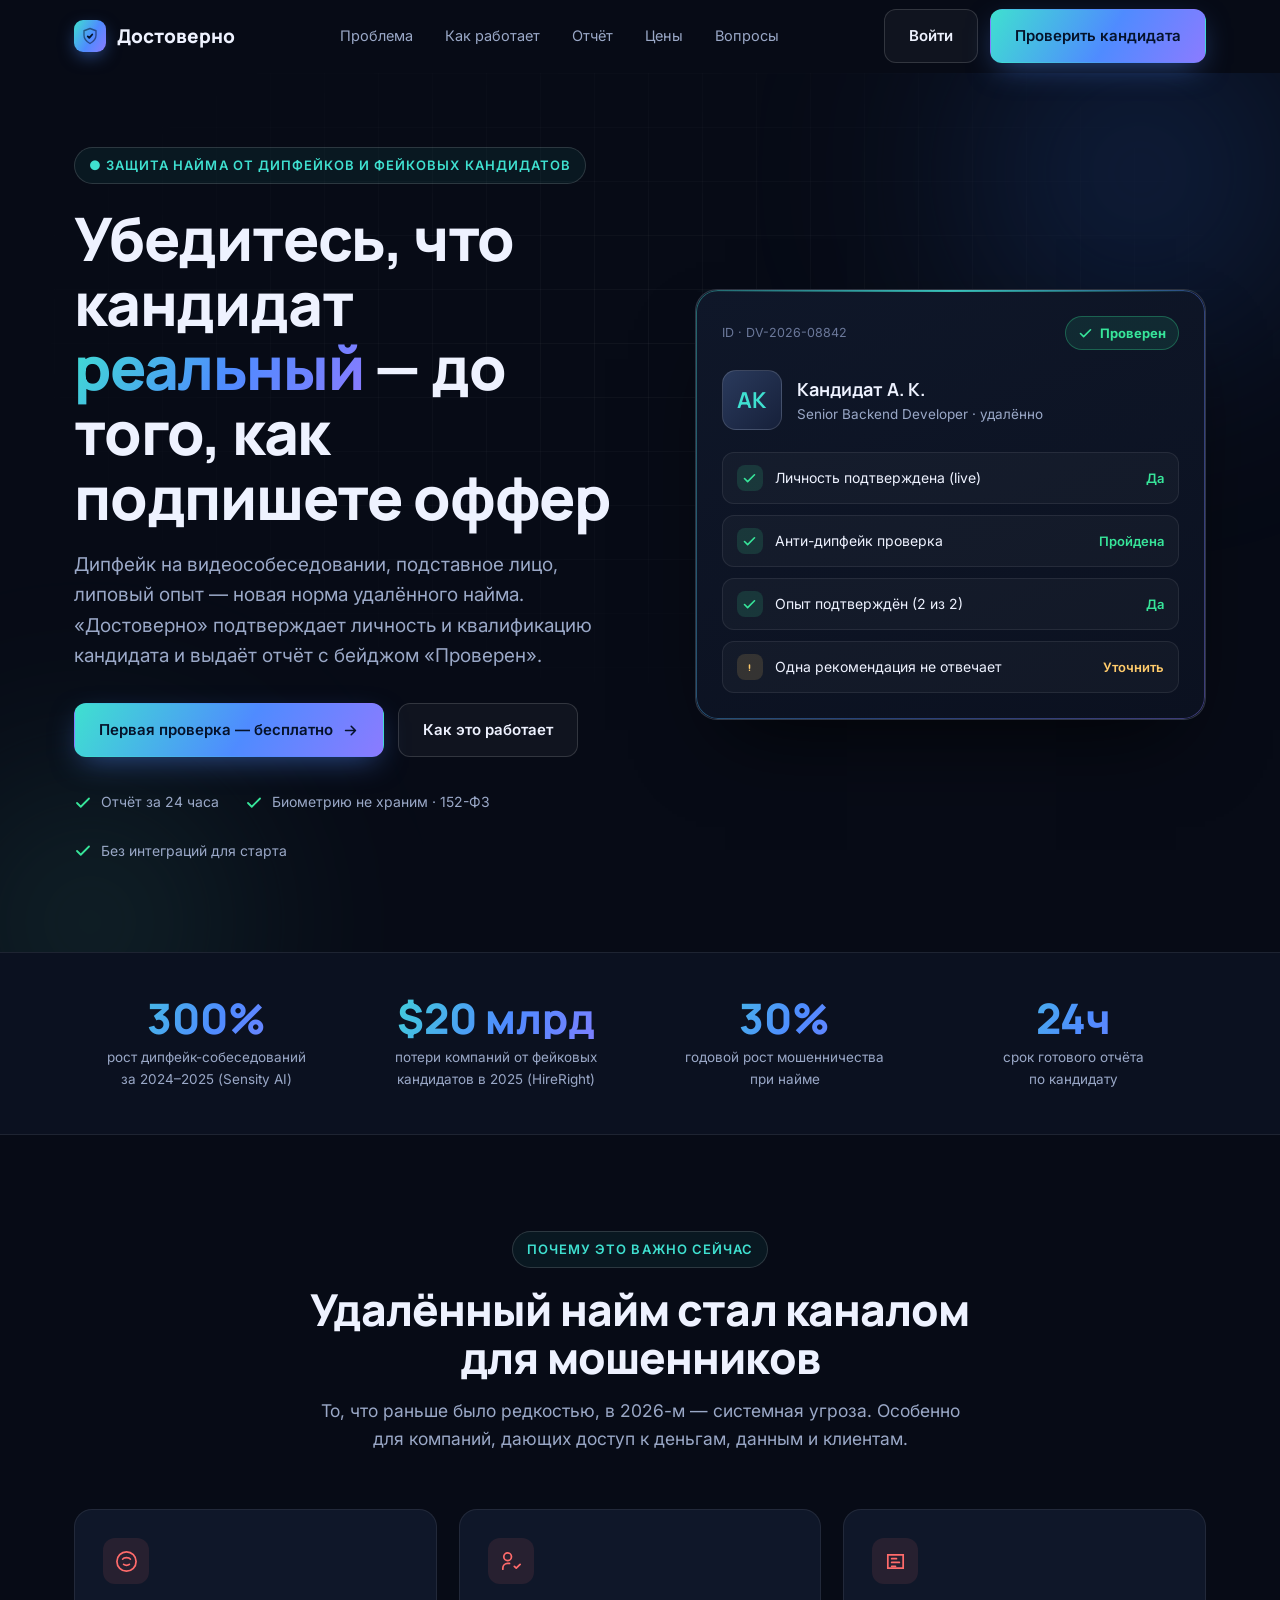
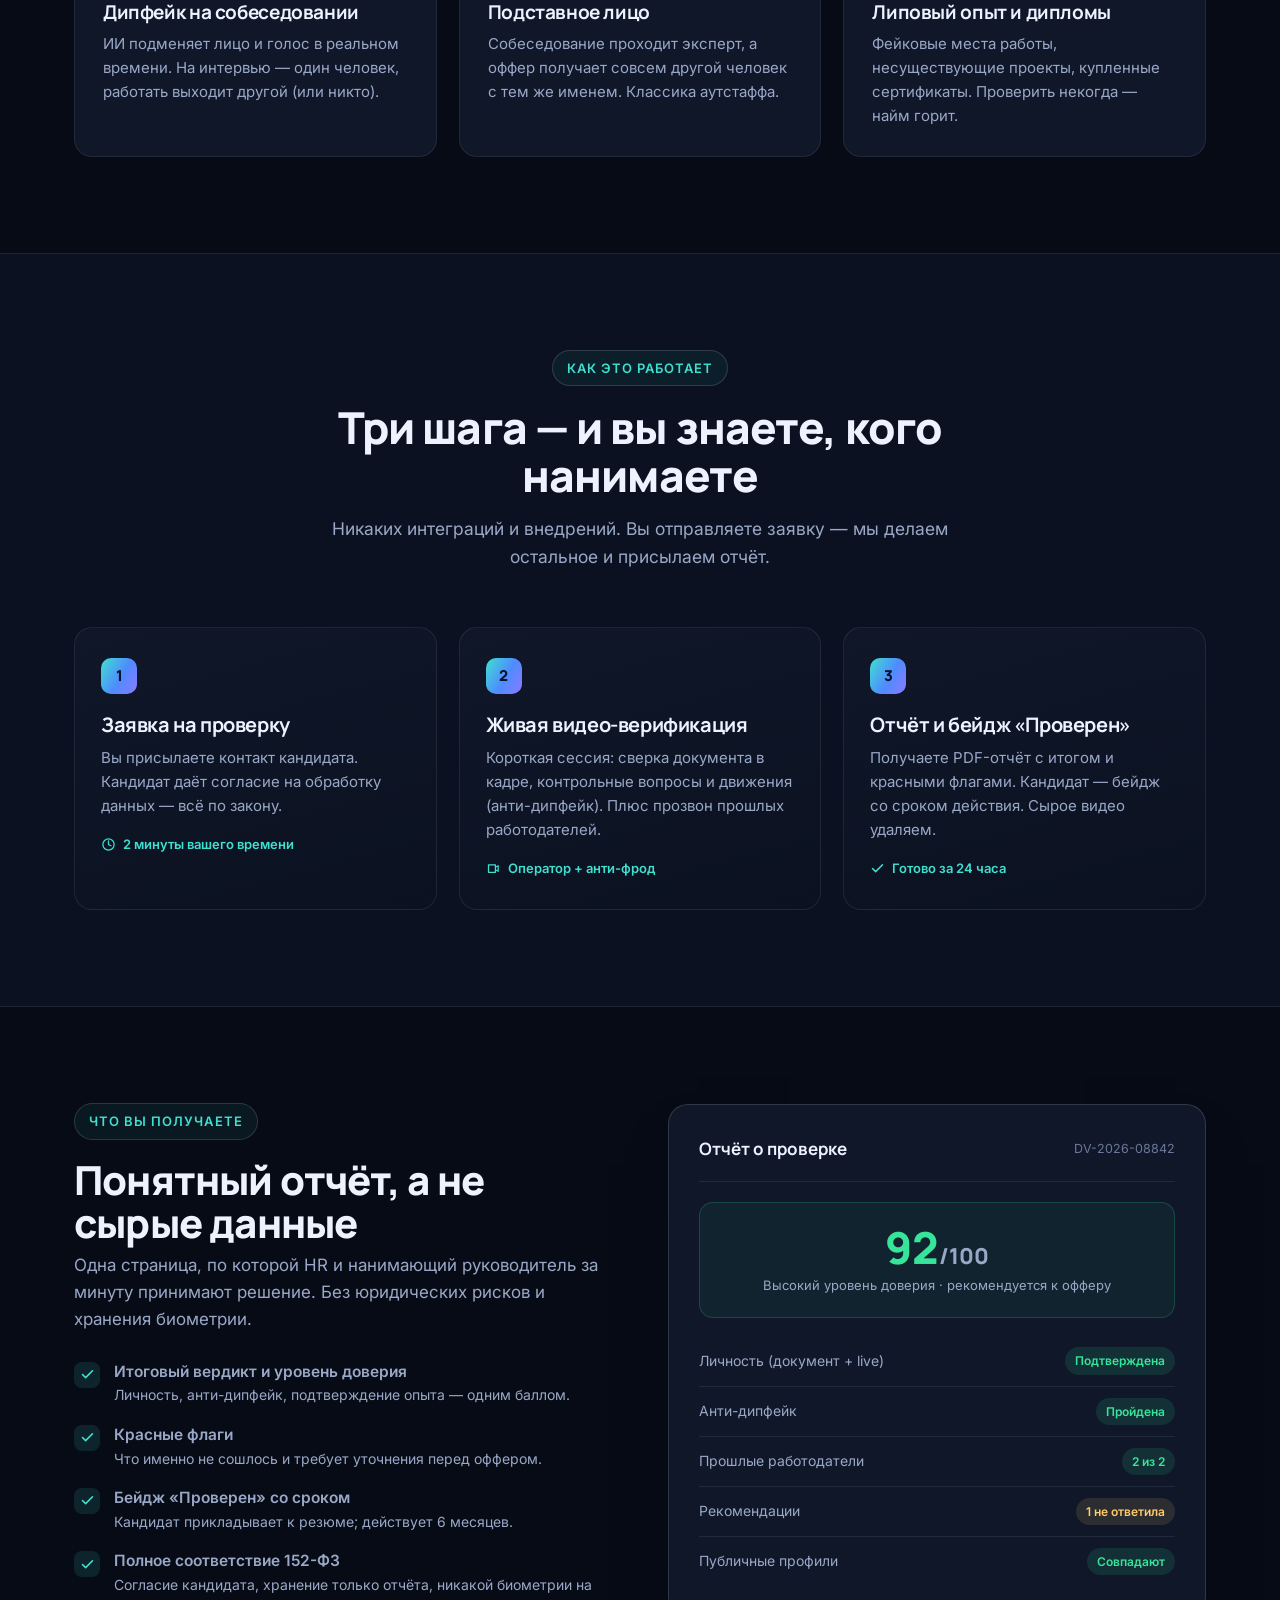
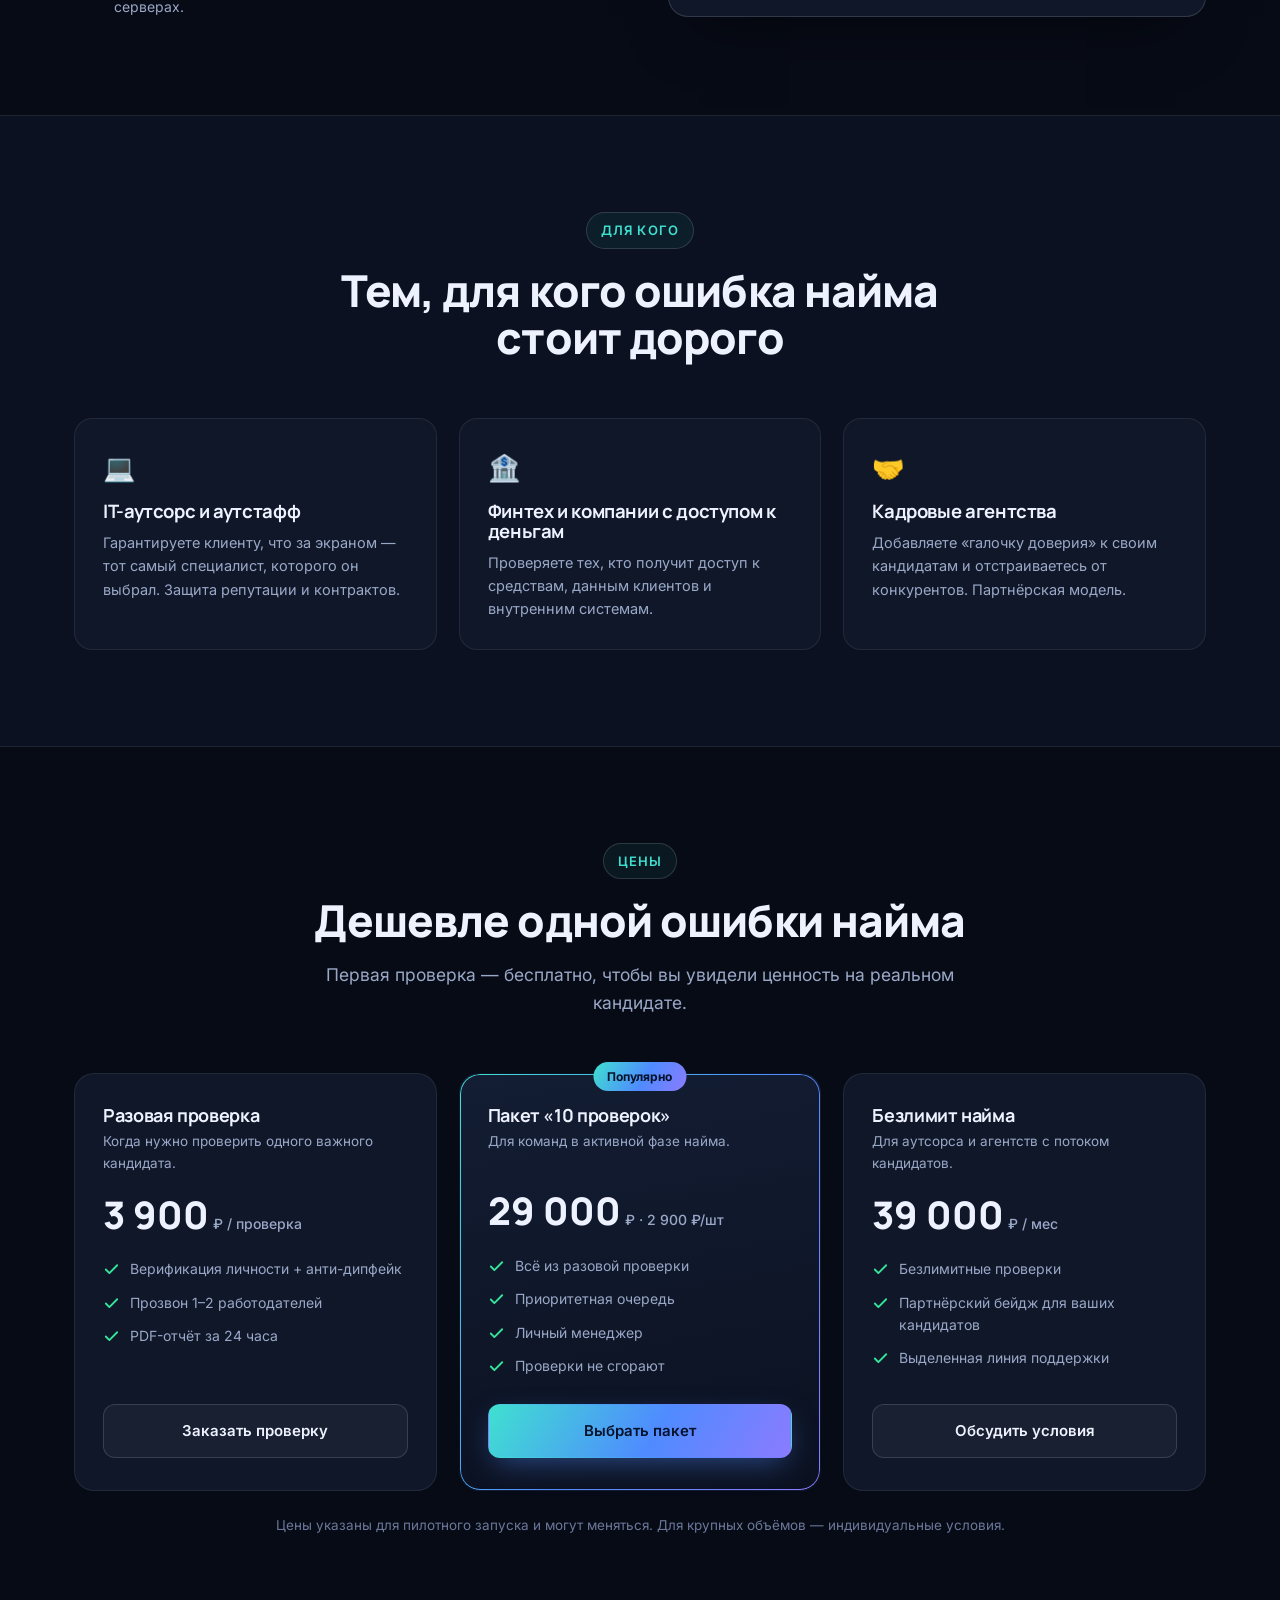
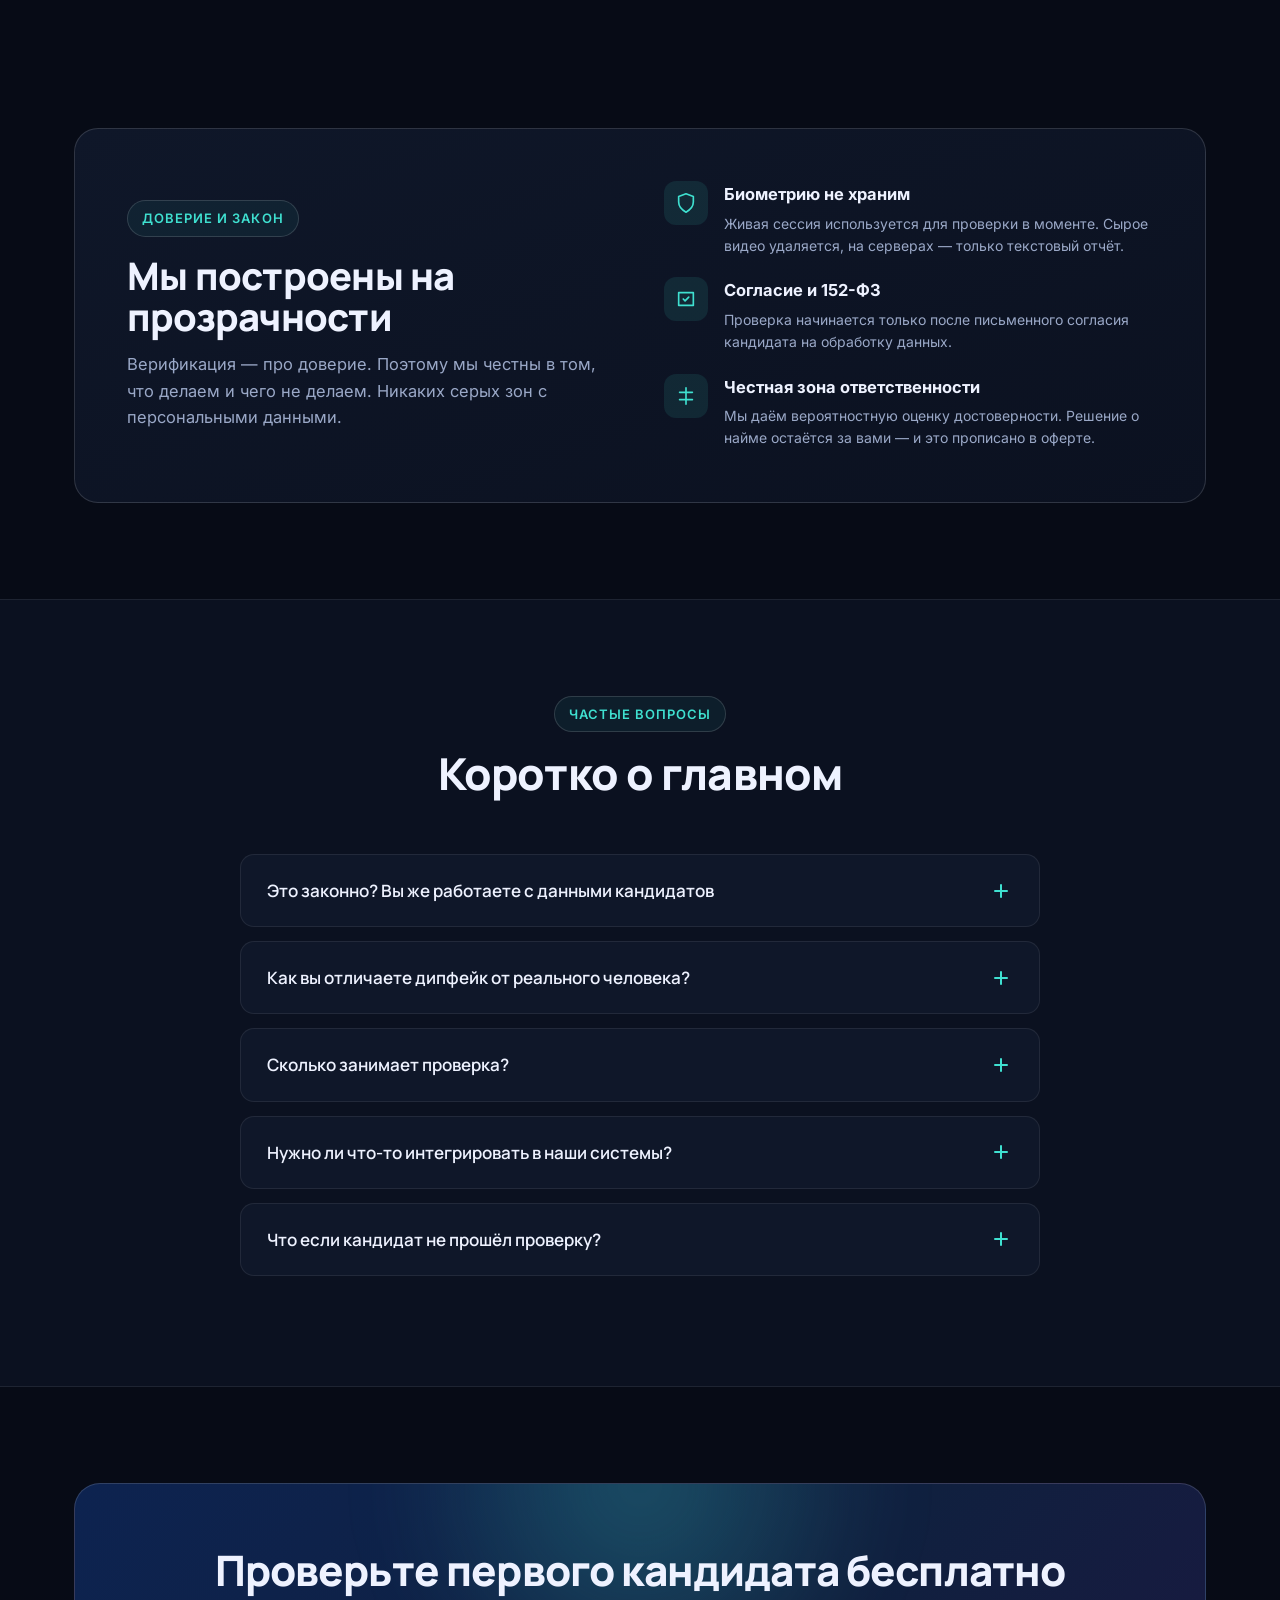
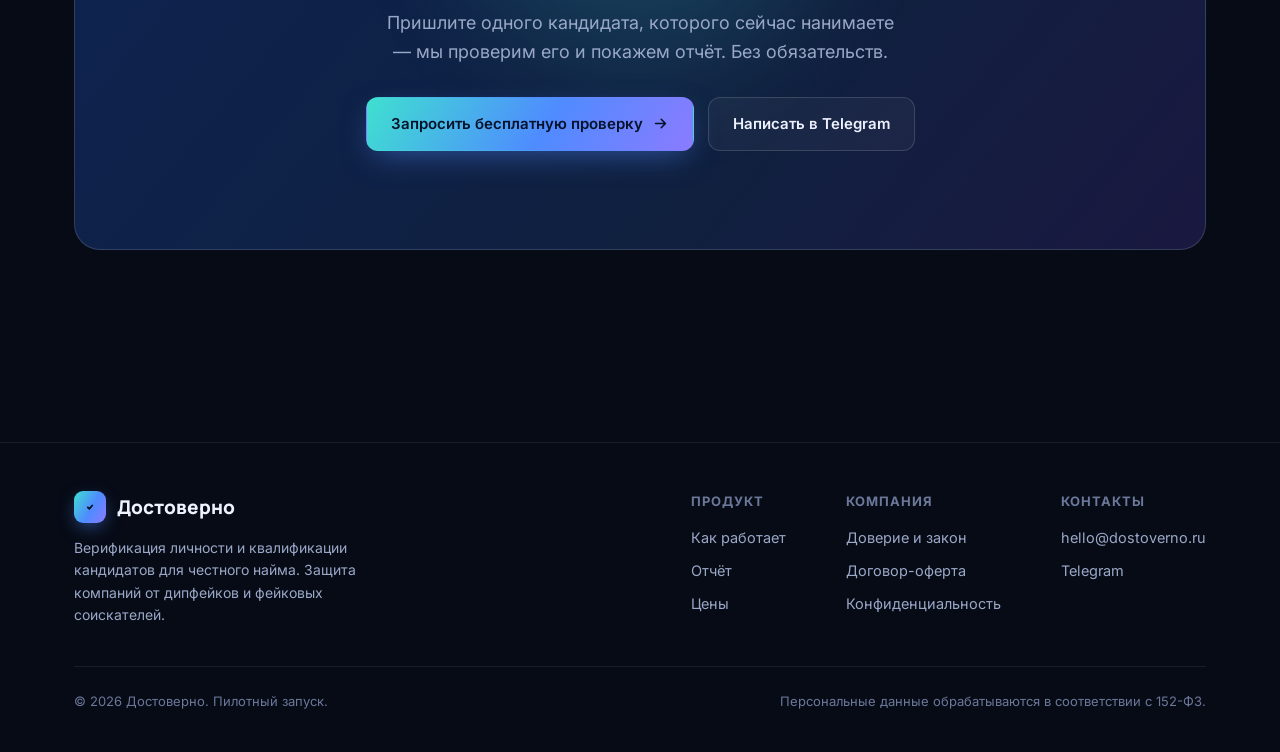
==== index.html @ cb00debd "Достоверно: лендинг верификации кандидатов + оферта/политика" ====
<!DOCTYPE html>
<html lang="ru">
<head>
<meta charset="UTF-8">
<meta name="viewport" content="width=device-width, initial-scale=1.0">
<title>Достоверно — верификация кандидатов перед оффером</title>
<meta name="description" content="Подтверждаем, что кандидат реальный, не подставной и не дипфейк, а его опыт — настоящий. Отчёт и бейдж «Проверен» за 24 часа. Первая проверка бесплатно.">
<link rel="preconnect" href="https://fonts.googleapis.com">
<link rel="preconnect" href="https://fonts.gstatic.com" crossorigin>
<link rel="stylesheet" href="https://fonts.googleapis.com/css2?family=Manrope:wght@400;500;600;700;800&family=Inter:wght@400;500;600&display=swap" media="print" onload="this.media='all'">
<noscript><link rel="stylesheet" href="https://fonts.googleapis.com/css2?family=Manrope:wght@400;500;600;700;800&family=Inter:wght@400;500;600&display=swap"></noscript>
<style>
:root{
  --bg:#070b16;
  --bg-2:#0b1120;
  --panel:#0f1729;
  --panel-2:#131d33;
  --line:rgba(255,255,255,.08);
  --line-2:rgba(255,255,255,.14);
  --text:#eef2ff;
  --muted:#9aa8c7;
  --muted-2:#6b789a;
  --cyan:#3fe0d0;
  --blue:#4f8bff;
  --violet:#8b7bff;
  --green:#37e59a;
  --red:#ff6b6b;
  --amber:#ffcb6b;
  --grad:linear-gradient(120deg,var(--cyan),var(--blue) 55%,var(--violet));
  --radius:18px;
  --maxw:1180px;
}
*{margin:0;padding:0;box-sizing:border-box}
html{scroll-behavior:smooth}
body{
  font-family:'Inter',system-ui,-apple-system,Segoe UI,Roboto,sans-serif;
  background:var(--bg);color:var(--text);line-height:1.6;
  -webkit-font-smoothing:antialiased;overflow-x:hidden;
}
h1,h2,h3,.display{font-family:'Manrope','Inter',sans-serif;letter-spacing:-.02em;line-height:1.08}
a{color:inherit;text-decoration:none}
.wrap{max-width:var(--maxw);margin:0 auto;padding:0 24px}
.eyebrow{
  display:inline-flex;align-items:center;gap:8px;font-size:13px;font-weight:600;
  letter-spacing:.08em;text-transform:uppercase;color:var(--cyan);
  padding:7px 14px;border:1px solid var(--line-2);border-radius:100px;
  background:rgba(63,224,208,.06);
}
.grad-text{background:var(--grad);-webkit-background-clip:text;background-clip:text;color:transparent}
.btn{
  display:inline-flex;align-items:center;gap:9px;font-weight:600;font-size:15px;
  padding:14px 24px;border-radius:12px;cursor:pointer;border:1px solid transparent;
  transition:transform .2s ease,box-shadow .2s ease,background .2s ease;white-space:nowrap;
}
.btn-primary{background:var(--grad);color:#05122a;box-shadow:0 10px 30px -8px rgba(79,139,255,.5)}
.btn-primary:hover{transform:translateY(-2px);box-shadow:0 16px 40px -8px rgba(79,139,255,.65)}
.btn-ghost{background:rgba(255,255,255,.04);border-color:var(--line-2);color:var(--text)}
.btn-ghost:hover{background:rgba(255,255,255,.08);transform:translateY(-2px)}

/* NAV */
header{position:sticky;top:0;z-index:50;transition:background .3s,border-color .3s;border-bottom:1px solid transparent}
header.scrolled{background:rgba(7,11,22,.8);backdrop-filter:blur(14px);border-color:var(--line)}
.nav{display:flex;align-items:center;justify-content:space-between;height:72px}
.logo{display:flex;align-items:center;gap:11px;font-family:'Manrope';font-weight:800;font-size:19px}
.logo-mark{width:32px;height:32px;border-radius:9px;background:var(--grad);display:grid;place-items:center;box-shadow:0 6px 18px -4px rgba(79,139,255,.6)}
.logo-mark svg{width:18px;height:18px}
.nav-links{display:flex;gap:32px;align-items:center}
.nav-links a{font-size:14.5px;color:var(--muted);transition:color .2s}
.nav-links a:hover{color:var(--text)}
.nav-cta{display:flex;gap:12px;align-items:center}
.burger{display:none;background:none;border:1px solid var(--line-2);border-radius:9px;padding:9px;cursor:pointer}
.burger span{display:block;width:20px;height:2px;background:var(--text);margin:4px 0;border-radius:2px}

/* HERO */
.hero{position:relative;padding:74px 0 90px;overflow:hidden}
.hero-bg{position:absolute;inset:0;z-index:0;pointer-events:none}
.orb{position:absolute;border-radius:50%;filter:blur(90px);opacity:.5}
.orb-1{width:520px;height:520px;background:radial-gradient(circle,#1c3d7a,transparent 70%);top:-160px;right:-120px}
.orb-2{width:460px;height:460px;background:radial-gradient(circle,#2f6b64,transparent 70%);bottom:-200px;left:-140px;opacity:.35}
.grid-bg{position:absolute;inset:0;background-image:linear-gradient(var(--line) 1px,transparent 1px),linear-gradient(90deg,var(--line) 1px,transparent 1px);background-size:54px 54px;mask-image:radial-gradient(ellipse 70% 60% at 50% 30%,#000,transparent 75%);opacity:.5}
.hero-grid{position:relative;z-index:1;display:grid;grid-template-columns:1.05fr .95fr;gap:56px;align-items:center}
.hero h1{font-size:clamp(38px,5vw,60px);font-weight:800;margin:22px 0 20px}
.hero p.lead{font-size:19px;color:var(--muted);max-width:540px;margin-bottom:32px}
.hero-cta{display:flex;gap:14px;flex-wrap:wrap;margin-bottom:34px}
.hero-trust{display:flex;gap:26px;flex-wrap:wrap}
.hero-trust .t{display:flex;align-items:center;gap:9px;font-size:14px;color:var(--muted)}
.hero-trust .t svg{width:18px;height:18px;color:var(--green);flex-shrink:0}

/* VERIFY CARD */
.vcard{
  position:relative;background:linear-gradient(160deg,var(--panel),var(--bg-2));
  border:1px solid var(--line-2);border-radius:22px;padding:26px;
  box-shadow:0 40px 80px -30px rgba(0,0,0,.7);
}
.vcard::before{content:"";position:absolute;inset:0;border-radius:22px;padding:1px;background:var(--grad);-webkit-mask:linear-gradient(#000 0 0) content-box,linear-gradient(#000 0 0);-webkit-mask-composite:xor;mask-composite:exclude;opacity:.4;pointer-events:none}
.vcard-head{display:flex;align-items:center;justify-content:space-between;margin-bottom:20px}
.vcard-id{font-size:12.5px;color:var(--muted-2);font-family:'Inter'}
.vbadge{display:inline-flex;align-items:center;gap:7px;font-weight:700;font-size:13px;color:var(--green);padding:6px 12px;border-radius:100px;background:rgba(55,229,154,.1);border:1px solid rgba(55,229,154,.3)}
.vbadge svg{width:15px;height:15px}
.vperson{display:flex;align-items:center;gap:15px;margin-bottom:22px}
.avatar{width:60px;height:60px;border-radius:14px;background:linear-gradient(135deg,#2a3a5c,#16203a);display:grid;place-items:center;font-family:'Manrope';font-weight:700;font-size:22px;color:var(--cyan);border:1px solid var(--line-2)}
.vperson .n{font-family:'Manrope';font-weight:700;font-size:18px}
.vperson .r{font-size:13.5px;color:var(--muted)}
.vcheck-list{display:flex;flex-direction:column;gap:11px}
.vcheck{display:flex;align-items:center;gap:12px;padding:12px 14px;background:rgba(255,255,255,.03);border:1px solid var(--line);border-radius:12px}
.vcheck .ic{width:26px;height:26px;border-radius:8px;display:grid;place-items:center;flex-shrink:0}
.vcheck .ic.ok{background:rgba(55,229,154,.14);color:var(--green)}
.vcheck .ic.warn{background:rgba(255,203,107,.14);color:var(--amber)}
.vcheck .ic svg{width:15px;height:15px}
.vcheck .lbl{font-size:14px;flex:1}
.vcheck .val{font-size:13px;font-weight:600;color:var(--muted)}
.vcheck .val.ok{color:var(--green)}
.vcheck .val.warn{color:var(--amber)}
.vscan{position:absolute;left:0;right:0;height:2px;background:linear-gradient(90deg,transparent,var(--cyan),transparent);top:0;opacity:.8;animation:scan 3.4s ease-in-out infinite;border-radius:2px}
@keyframes scan{0%,100%{top:8%;opacity:0}10%{opacity:.9}50%{top:92%;opacity:.9}60%{opacity:0}}

/* STATS BAND */
.band{border-top:1px solid var(--line);border-bottom:1px solid var(--line);background:var(--bg-2)}
.stats{display:grid;grid-template-columns:repeat(4,1fr);gap:24px;padding:44px 0}
.stat{text-align:center}
.stat .num{font-family:'Manrope';font-weight:800;font-size:clamp(30px,3.4vw,42px);line-height:1}
.stat .lbl{font-size:13.5px;color:var(--muted);margin-top:8px}

/* SECTIONS */
section.pad{padding:96px 0}
.sec-head{max-width:660px;margin:0 auto 56px;text-align:center}
.sec-head h2{font-size:clamp(30px,3.6vw,44px);font-weight:800;margin:18px 0 16px}
.sec-head p{font-size:17.5px;color:var(--muted)}

/* PROBLEM */
.prob-grid{display:grid;grid-template-columns:repeat(3,1fr);gap:22px}
.prob{background:var(--panel);border:1px solid var(--line);border-radius:var(--radius);padding:28px;transition:transform .3s,border-color .3s}
.prob:hover{transform:translateY(-4px);border-color:var(--line-2)}
.prob .pi{width:46px;height:46px;border-radius:12px;display:grid;place-items:center;background:rgba(255,107,107,.1);color:var(--red);margin-bottom:18px}
.prob .pi svg{width:23px;height:23px}
.prob h3{font-size:19px;font-weight:700;margin-bottom:9px}
.prob p{font-size:15px;color:var(--muted)}

/* STEPS */
.steps{display:grid;grid-template-columns:repeat(3,1fr);gap:22px;position:relative}
.step{background:linear-gradient(165deg,var(--panel),var(--bg-2));border:1px solid var(--line);border-radius:var(--radius);padding:30px 26px;position:relative}
.step-n{font-family:'Manrope';font-weight:800;font-size:15px;color:#05122a;width:36px;height:36px;border-radius:10px;background:var(--grad);display:grid;place-items:center;margin-bottom:20px}
.step h3{font-size:20px;font-weight:700;margin-bottom:10px}
.step p{font-size:15px;color:var(--muted)}
.step .meta{margin-top:16px;font-size:13px;color:var(--cyan);font-weight:600;display:flex;align-items:center;gap:7px}
.step .meta svg{width:15px;height:15px}

/* REPORT split */
.split{display:grid;grid-template-columns:1fr 1fr;gap:56px;align-items:center}
.split ul{list-style:none;margin-top:26px;display:flex;flex-direction:column;gap:16px}
.split li{display:flex;gap:14px;align-items:flex-start}
.split li .ci{width:26px;height:26px;border-radius:8px;background:rgba(63,224,208,.12);color:var(--cyan);display:grid;place-items:center;flex-shrink:0;margin-top:2px}
.split li .ci svg{width:15px;height:15px}
.split li b{font-weight:600;display:block;font-size:15.5px}
.split li span{font-size:14px;color:var(--muted)}
.report-visual{background:var(--panel);border:1px solid var(--line-2);border-radius:20px;padding:30px;box-shadow:0 30px 60px -30px rgba(0,0,0,.6)}
.rv-head{display:flex;justify-content:space-between;align-items:center;padding-bottom:18px;border-bottom:1px solid var(--line);margin-bottom:20px}
.rv-title{font-family:'Manrope';font-weight:700;font-size:17px}
.rv-score{text-align:center;padding:22px;background:rgba(55,229,154,.06);border:1px solid rgba(55,229,154,.2);border-radius:14px;margin-bottom:18px}
.rv-score .big{font-family:'Manrope';font-weight:800;font-size:44px;color:var(--green);line-height:1}
.rv-score .sm{font-size:13px;color:var(--muted);margin-top:6px}
.rv-row{display:flex;justify-content:space-between;align-items:center;padding:11px 0;font-size:14px;border-bottom:1px solid var(--line)}
.rv-row:last-child{border:none}
.rv-row .k{color:var(--muted)}
.rv-tag{font-size:12px;font-weight:600;padding:4px 10px;border-radius:100px}
.rv-tag.ok{background:rgba(55,229,154,.12);color:var(--green)}
.rv-tag.warn{background:rgba(255,203,107,.12);color:var(--amber)}

/* SEGMENTS */
.segs{display:grid;grid-template-columns:repeat(3,1fr);gap:22px}
.seg{background:var(--panel);border:1px solid var(--line);border-radius:var(--radius);padding:28px;transition:transform .3s,border-color .3s}
.seg:hover{transform:translateY(-4px);border-color:var(--cyan)}
.seg .si{font-size:26px;margin-bottom:14px}
.seg h3{font-size:18.5px;font-weight:700;margin-bottom:9px}
.seg p{font-size:14.5px;color:var(--muted)}

/* PRICING */
.prices{display:grid;grid-template-columns:repeat(3,1fr);gap:22px;align-items:stretch}
.price{background:var(--panel);border:1px solid var(--line);border-radius:20px;padding:32px 28px;display:flex;flex-direction:column;position:relative}
.price.pop{border-color:transparent;background:linear-gradient(170deg,var(--panel-2),var(--bg-2))}
.price.pop::before{content:"";position:absolute;inset:0;border-radius:20px;padding:1px;background:var(--grad);-webkit-mask:linear-gradient(#000 0 0) content-box,linear-gradient(#000 0 0);-webkit-mask-composite:xor;mask-composite:exclude;pointer-events:none}
.price .tag{position:absolute;top:-12px;left:50%;transform:translateX(-50%);background:var(--grad);color:#05122a;font-size:12px;font-weight:700;padding:5px 14px;border-radius:100px}
.price h3{font-size:18px;font-weight:700;margin-bottom:6px}
.price .desc{font-size:13.5px;color:var(--muted);margin-bottom:20px;min-height:40px}
.price .amt{font-family:'Manrope';font-weight:800;font-size:38px;line-height:1}
.price .per{font-size:14px;color:var(--muted);font-weight:500}
.price ul{list-style:none;margin:22px 0 26px;display:flex;flex-direction:column;gap:11px;flex:1}
.price li{display:flex;gap:10px;font-size:14px;color:var(--muted);align-items:flex-start}
.price li svg{width:17px;height:17px;color:var(--green);flex-shrink:0;margin-top:3px}
.price .btn{width:100%;justify-content:center}

/* TRUST / LEGAL */
.trust-wrap{background:linear-gradient(160deg,var(--panel),var(--bg-2));border:1px solid var(--line-2);border-radius:24px;padding:52px;display:grid;grid-template-columns:1fr 1fr;gap:48px;align-items:center}
.trust-list{display:flex;flex-direction:column;gap:20px}
.trust-item{display:flex;gap:16px}
.trust-item .ti{width:44px;height:44px;border-radius:12px;background:rgba(63,224,208,.1);color:var(--cyan);display:grid;place-items:center;flex-shrink:0}
.trust-item .ti svg{width:22px;height:22px}
.trust-item h4{font-size:16.5px;font-weight:700;margin-bottom:5px}
.trust-item p{font-size:14px;color:var(--muted)}

/* FAQ */
.faq{max-width:800px;margin:0 auto}
.qa{border:1px solid var(--line);border-radius:14px;margin-bottom:14px;background:var(--panel);overflow:hidden}
.qa summary{cursor:pointer;padding:22px 26px;font-family:'Manrope';font-weight:600;font-size:17px;list-style:none;display:flex;justify-content:space-between;align-items:center;gap:16px}
.qa summary::-webkit-details-marker{display:none}
.qa summary .plus{width:24px;height:24px;flex-shrink:0;position:relative;transition:transform .3s}
.qa summary .plus::before,.qa summary .plus::after{content:"";position:absolute;background:var(--cyan);border-radius:2px;top:50%;left:50%;transform:translate(-50%,-50%)}
.qa summary .plus::before{width:14px;height:2px}
.qa summary .plus::after{width:2px;height:14px;transition:opacity .3s}
.qa[open] summary .plus::after{opacity:0}
.qa .a{padding:0 26px 22px;font-size:15px;color:var(--muted)}

/* CTA */
.cta{position:relative;overflow:hidden;border-radius:26px;background:linear-gradient(130deg,#0d2350,#10203f 60%,#1a1840);border:1px solid var(--line-2);padding:64px 48px;text-align:center}
.cta .orb-3{position:absolute;width:500px;height:500px;border-radius:50%;background:radial-gradient(circle,rgba(63,224,208,.25),transparent 70%);top:-250px;left:50%;transform:translateX(-50%);filter:blur(40px)}
.cta h2{font-size:clamp(28px,3.6vw,42px);font-weight:800;position:relative;margin-bottom:16px}
.cta p{font-size:18px;color:var(--muted);position:relative;margin-bottom:30px;max-width:520px;margin-left:auto;margin-right:auto}
.cta .hero-cta{justify-content:center;position:relative}

/* FOOTER */
footer{border-top:1px solid var(--line);padding:48px 0 40px;margin-top:96px}
.foot{display:flex;justify-content:space-between;align-items:flex-start;flex-wrap:wrap;gap:30px}
.foot .about{max-width:320px}
.foot .about p{font-size:14px;color:var(--muted);margin-top:14px}
.foot-cols{display:flex;gap:60px;flex-wrap:wrap}
.foot-col h5{font-size:13px;text-transform:uppercase;letter-spacing:.08em;color:var(--muted-2);margin-bottom:14px}
.foot-col a{display:block;font-size:14.5px;color:var(--muted);margin-bottom:10px;transition:color .2s}
.foot-col a:hover{color:var(--text)}
.foot-bottom{margin-top:40px;padding-top:24px;border-top:1px solid var(--line);display:flex;justify-content:space-between;flex-wrap:wrap;gap:12px;font-size:13px;color:var(--muted-2)}

/* reveal */
.reveal{opacity:0;transform:translateY(26px);transition:opacity .7s ease,transform .7s ease}
.reveal.in{opacity:1;transform:none}

/* RESPONSIVE */
@media(max-width:900px){
  .hero-grid{grid-template-columns:1fr;gap:44px}
  .hero-visual{order:-1}
  .stats{grid-template-columns:repeat(2,1fr);gap:32px 20px}
  .prob-grid,.steps,.segs,.prices{grid-template-columns:1fr}
  .split,.trust-wrap{grid-template-columns:1fr;gap:36px}
  .trust-wrap{padding:36px}
  .nav-links{display:none}
  .nav .btn-ghost{display:none}
  .burger{display:block}
}
@media(max-width:520px){
  .stats{grid-template-columns:1fr}
  .cta{padding:44px 24px}
  section.pad{padding:70px 0}
}
</style>
</head>
<body>

<header id="hdr">
  <div class="wrap nav">
    <a href="#" class="logo">
      <span class="logo-mark">
        <svg viewBox="0 0 24 24" fill="none"><path d="M9 12.5l2 2 4-4.5" stroke="#05122a" stroke-width="2.4" stroke-linecap="round" stroke-linejoin="round"/><path d="M12 2l8 3v6c0 5-3.4 8.5-8 11-4.6-2.5-8-6-8-11V5l8-3z" stroke="#05122a" stroke-width="1.8" stroke-linejoin="round" opacity=".55"/></svg>
      </span>
      Достоверно
    </a>
    <nav class="nav-links">
      <a href="#problem">Проблема</a>
      <a href="#how">Как работает</a>
      <a href="#report">Отчёт</a>
      <a href="#pricing">Цены</a>
      <a href="#faq">Вопросы</a>
    </nav>
    <div class="nav-cta">
      <a href="#pricing" class="btn btn-ghost">Войти</a>
      <a href="#cta" class="btn btn-primary">Проверить кандидата</a>
      <button class="burger" aria-label="Меню"><span></span><span></span><span></span></button>
    </div>
  </div>
</header>

<!-- HERO -->
<section class="hero">
  <div class="hero-bg">
    <div class="orb orb-1"></div>
    <div class="orb orb-2"></div>
    <div class="grid-bg"></div>
  </div>
  <div class="wrap hero-grid">
    <div class="hero-copy">
      <span class="eyebrow">● Защита найма от дипфейков и фейковых кандидатов</span>
      <h1>Убедитесь, что кандидат <span class="grad-text">реальный</span> — до того, как подпишете оффер</h1>
      <p class="lead">Дипфейк на видеособеседовании, подставное лицо, липовый опыт — новая норма удалённого найма. «Достоверно» подтверждает личность и квалификацию кандидата и выдаёт отчёт с бейджом «Проверен».</p>
      <div class="hero-cta">
        <a href="#cta" class="btn btn-primary">Первая проверка — бесплатно
          <svg width="17" height="17" viewBox="0 0 24 24" fill="none"><path d="M5 12h14M13 6l6 6-6 6" stroke="#05122a" stroke-width="2.2" stroke-linecap="round" stroke-linejoin="round"/></svg>
        </a>
        <a href="#how" class="btn btn-ghost">Как это работает</a>
      </div>
      <div class="hero-trust">
        <div class="t"><svg viewBox="0 0 24 24" fill="none"><path d="M20 6L9 17l-5-5" stroke="currentColor" stroke-width="2.4" stroke-linecap="round" stroke-linejoin="round"/></svg>Отчёт за 24 часа</div>
        <div class="t"><svg viewBox="0 0 24 24" fill="none"><path d="M20 6L9 17l-5-5" stroke="currentColor" stroke-width="2.4" stroke-linecap="round" stroke-linejoin="round"/></svg>Биометрию не храним · 152-ФЗ</div>
        <div class="t"><svg viewBox="0 0 24 24" fill="none"><path d="M20 6L9 17l-5-5" stroke="currentColor" stroke-width="2.4" stroke-linecap="round" stroke-linejoin="round"/></svg>Без интеграций для старта</div>
      </div>
    </div>
    <div class="hero-visual">
      <div class="vcard">
        <div class="vscan"></div>
        <div class="vcard-head">
          <span class="vcard-id">ID · DV-2026-08842</span>
          <span class="vbadge"><svg viewBox="0 0 24 24" fill="none"><path d="M20 6L9 17l-5-5" stroke="currentColor" stroke-width="2.6" stroke-linecap="round" stroke-linejoin="round"/></svg>Проверен</span>
        </div>
        <div class="vperson">
          <div class="avatar">АК</div>
          <div>
            <div class="n">Кандидат А. К.</div>
            <div class="r">Senior Backend Developer · удалённо</div>
          </div>
        </div>
        <div class="vcheck-list">
          <div class="vcheck">
            <span class="ic ok"><svg viewBox="0 0 24 24" fill="none"><path d="M20 6L9 17l-5-5" stroke="currentColor" stroke-width="2.6" stroke-linecap="round" stroke-linejoin="round"/></svg></span>
            <span class="lbl">Личность подтверждена (live)</span>
            <span class="val ok">Да</span>
          </div>
          <div class="vcheck">
            <span class="ic ok"><svg viewBox="0 0 24 24" fill="none"><path d="M20 6L9 17l-5-5" stroke="currentColor" stroke-width="2.6" stroke-linecap="round" stroke-linejoin="round"/></svg></span>
            <span class="lbl">Анти-дипфейк проверка</span>
            <span class="val ok">Пройдена</span>
          </div>
          <div class="vcheck">
            <span class="ic ok"><svg viewBox="0 0 24 24" fill="none"><path d="M20 6L9 17l-5-5" stroke="currentColor" stroke-width="2.6" stroke-linecap="round" stroke-linejoin="round"/></svg></span>
            <span class="lbl">Опыт подтверждён (2 из 2)</span>
            <span class="val ok">Да</span>
          </div>
          <div class="vcheck">
            <span class="ic warn"><svg viewBox="0 0 24 24" fill="none"><path d="M12 8v5M12 16.5v.01" stroke="currentColor" stroke-width="2.4" stroke-linecap="round"/></svg></span>
            <span class="lbl">Одна рекомендация не отвечает</span>
            <span class="val warn">Уточнить</span>
          </div>
        </div>
      </div>
    </div>
  </div>
</section>

<!-- STATS -->
<div class="band">
  <div class="wrap">
    <div class="stats">
      <div class="stat reveal"><div class="num grad-text" data-count="300" data-suffix="%">0%</div><div class="lbl">рост дипфейк-собеседований<br>за 2024–2025 (Sensity AI)</div></div>
      <div class="stat reveal"><div class="num grad-text" data-count="20" data-prefix="$" data-suffix=" млрд">0</div><div class="lbl">потери компаний от фейковых<br>кандидатов в 2025 (HireRight)</div></div>
      <div class="stat reveal"><div class="num grad-text" data-count="30" data-suffix="%">0%</div><div class="lbl">годовой рост мошенничества<br>при найме</div></div>
      <div class="stat reveal"><div class="num grad-text" data-count="24" data-suffix="ч">0</div><div class="lbl">срок готового отчёта<br>по кандидату</div></div>
    </div>
  </div>
</div>

<!-- PROBLEM -->
<section class="pad" id="problem">
  <div class="wrap">
    <div class="sec-head reveal">
      <span class="eyebrow">Почему это важно сейчас</span>
      <h2>Удалённый найм стал каналом для мошенников</h2>
      <p>То, что раньше было редкостью, в 2026-м — системная угроза. Особенно для компаний, дающих доступ к деньгам, данным и клиентам.</p>
    </div>
    <div class="prob-grid">
      <div class="prob reveal">
        <div class="pi"><svg viewBox="0 0 24 24" fill="none"><path d="M12 2a10 10 0 100 20 10 10 0 000-20z" stroke="currentColor" stroke-width="1.8"/><path d="M8 9.5s1-1.5 4-1.5 4 1.5 4 1.5M9 15c1 .8 2 1 3 1s2-.2 3-1" stroke="currentColor" stroke-width="1.8" stroke-linecap="round"/></svg></div>
        <h3>Дипфейк на собеседовании</h3>
        <p>ИИ подменяет лицо и голос в реальном времени. На интервью — один человек, работать выходит другой (или никто).</p>
      </div>
      <div class="prob reveal">
        <div class="pi"><svg viewBox="0 0 24 24" fill="none"><path d="M4 20v-1a5 5 0 015-5h2m5 3l2 2 4-4M9 11a4 4 0 100-8 4 4 0 000 8z" stroke="currentColor" stroke-width="1.8" stroke-linecap="round" stroke-linejoin="round"/></svg></div>
        <h3>Подставное лицо</h3>
        <p>Собеседование проходит эксперт, а оффер получает совсем другой человек с тем же именем. Классика аутстаффа.</p>
      </div>
      <div class="prob reveal">
        <div class="pi"><svg viewBox="0 0 24 24" fill="none"><path d="M4 5h16v14H4z" stroke="currentColor" stroke-width="1.8"/><path d="M8 9h5M8 13h8M8 17h4" stroke="currentColor" stroke-width="1.8" stroke-linecap="round"/></svg></div>
        <h3>Липовый опыт и дипломы</h3>
        <p>Фейковые места работы, несуществующие проекты, купленные сертификаты. Проверить некогда — найм горит.</p>
      </div>
    </div>
  </div>
</section>

<!-- HOW -->
<section class="pad" id="how" style="background:var(--bg-2);border-top:1px solid var(--line);border-bottom:1px solid var(--line)">
  <div class="wrap">
    <div class="sec-head reveal">
      <span class="eyebrow">Как это работает</span>
      <h2>Три шага — и вы знаете, кого нанимаете</h2>
      <p>Никаких интеграций и внедрений. Вы отправляете заявку — мы делаем остальное и присылаем отчёт.</p>
    </div>
    <div class="steps">
      <div class="step reveal">
        <div class="step-n">1</div>
        <h3>Заявка на проверку</h3>
        <p>Вы присылаете контакт кандидата. Кандидат даёт согласие на обработку данных — всё по закону.</p>
        <div class="meta"><svg viewBox="0 0 24 24" fill="none"><path d="M12 6v6l4 2" stroke="currentColor" stroke-width="2" stroke-linecap="round"/><circle cx="12" cy="12" r="9" stroke="currentColor" stroke-width="2"/></svg>2 минуты вашего времени</div>
      </div>
      <div class="step reveal">
        <div class="step-n">2</div>
        <h3>Живая видео-верификация</h3>
        <p>Короткая сессия: сверка документа в кадре, контрольные вопросы и движения (анти-дипфейк). Плюс прозвон прошлых работодателей.</p>
        <div class="meta"><svg viewBox="0 0 24 24" fill="none"><path d="M15 10l4.5-2.5v9L15 14M4 6h11v12H4z" stroke="currentColor" stroke-width="2" stroke-linecap="round" stroke-linejoin="round"/></svg>Оператор + анти-фрод</div>
      </div>
      <div class="step reveal">
        <div class="step-n">3</div>
        <h3>Отчёт и бейдж «Проверен»</h3>
        <p>Получаете PDF-отчёт с итогом и красными флагами. Кандидат — бейдж со сроком действия. Сырое видео удаляем.</p>
        <div class="meta"><svg viewBox="0 0 24 24" fill="none"><path d="M20 6L9 17l-5-5" stroke="currentColor" stroke-width="2.4" stroke-linecap="round" stroke-linejoin="round"/></svg>Готово за 24 часа</div>
      </div>
    </div>
  </div>
</section>

<!-- REPORT -->
<section class="pad" id="report">
  <div class="wrap split">
    <div class="reveal">
      <span class="eyebrow">Что вы получаете</span>
      <h2 style="font-size:clamp(28px,3.4vw,40px);font-weight:800;margin:18px 0 8px">Понятный отчёт, а не сырые данные</h2>
      <p style="color:var(--muted);font-size:17px">Одна страница, по которой HR и нанимающий руководитель за минуту принимают решение. Без юридических рисков и хранения биометрии.</p>
      <ul>
        <li><span class="ci"><svg viewBox="0 0 24 24" fill="none"><path d="M20 6L9 17l-5-5" stroke="currentColor" stroke-width="2.6" stroke-linecap="round" stroke-linejoin="round"/></svg></span><span><b>Итоговый вердикт и уровень доверия</b>Личность, анти-дипфейк, подтверждение опыта — одним баллом.</span></li>
        <li><span class="ci"><svg viewBox="0 0 24 24" fill="none"><path d="M20 6L9 17l-5-5" stroke="currentColor" stroke-width="2.6" stroke-linecap="round" stroke-linejoin="round"/></svg></span><span><b>Красные флаги</b>Что именно не сошлось и требует уточнения перед оффером.</span></li>
        <li><span class="ci"><svg viewBox="0 0 24 24" fill="none"><path d="M20 6L9 17l-5-5" stroke="currentColor" stroke-width="2.6" stroke-linecap="round" stroke-linejoin="round"/></svg></span><span><b>Бейдж «Проверен» со сроком</b>Кандидат прикладывает к резюме; действует 6 месяцев.</span></li>
        <li><span class="ci"><svg viewBox="0 0 24 24" fill="none"><path d="M20 6L9 17l-5-5" stroke="currentColor" stroke-width="2.6" stroke-linecap="round" stroke-linejoin="round"/></svg></span><span><b>Полное соответствие 152-ФЗ</b>Согласие кандидата, хранение только отчёта, никакой биометрии на серверах.</span></li>
      </ul>
    </div>
    <div class="report-visual reveal">
      <div class="rv-head">
        <span class="rv-title">Отчёт о проверке</span>
        <span class="vcard-id">DV-2026-08842</span>
      </div>
      <div class="rv-score">
        <div class="big">92<span style="font-size:22px;color:var(--muted)">/100</span></div>
        <div class="sm">Высокий уровень доверия · рекомендуется к офферу</div>
      </div>
      <div class="rv-row"><span class="k">Личность (документ + live)</span><span class="rv-tag ok">Подтверждена</span></div>
      <div class="rv-row"><span class="k">Анти-дипфейк</span><span class="rv-tag ok">Пройдена</span></div>
      <div class="rv-row"><span class="k">Прошлые работодатели</span><span class="rv-tag ok">2 из 2</span></div>
      <div class="rv-row"><span class="k">Рекомендации</span><span class="rv-tag warn">1 не ответила</span></div>
      <div class="rv-row"><span class="k">Публичные профили</span><span class="rv-tag ok">Совпадают</span></div>
    </div>
  </div>
</section>

<!-- SEGMENTS -->
<section class="pad" id="segments" style="background:var(--bg-2);border-top:1px solid var(--line);border-bottom:1px solid var(--line)">
  <div class="wrap">
    <div class="sec-head reveal">
      <span class="eyebrow">Для кого</span>
      <h2>Тем, для кого ошибка найма стоит дорого</h2>
    </div>
    <div class="segs">
      <div class="seg reveal"><div class="si">💻</div><h3>IT-аутсорс и аутстафф</h3><p>Гарантируете клиенту, что за экраном — тот самый специалист, которого он выбрал. Защита репутации и контрактов.</p></div>
      <div class="seg reveal"><div class="si">🏦</div><h3>Финтех и компании с доступом к деньгам</h3><p>Проверяете тех, кто получит доступ к средствам, данным клиентов и внутренним системам.</p></div>
      <div class="seg reveal"><div class="si">🤝</div><h3>Кадровые агентства</h3><p>Добавляете «галочку доверия» к своим кандидатам и отстраиваетесь от конкурентов. Партнёрская модель.</p></div>
    </div>
  </div>
</section>

<!-- PRICING -->
<section class="pad" id="pricing">
  <div class="wrap">
    <div class="sec-head reveal">
      <span class="eyebrow">Цены</span>
      <h2>Дешевле одной ошибки найма</h2>
      <p>Первая проверка — бесплатно, чтобы вы увидели ценность на реальном кандидате.</p>
    </div>
    <div class="prices">
      <div class="price reveal">
        <h3>Разовая проверка</h3>
        <div class="desc">Когда нужно проверить одного важного кандидата.</div>
        <div><span class="amt">3 900</span> <span class="per">₽ / проверка</span></div>
        <ul>
          <li><svg viewBox="0 0 24 24" fill="none"><path d="M20 6L9 17l-5-5" stroke="currentColor" stroke-width="2.6" stroke-linecap="round" stroke-linejoin="round"/></svg>Верификация личности + анти-дипфейк</li>
          <li><svg viewBox="0 0 24 24" fill="none"><path d="M20 6L9 17l-5-5" stroke="currentColor" stroke-width="2.6" stroke-linecap="round" stroke-linejoin="round"/></svg>Прозвон 1–2 работодателей</li>
          <li><svg viewBox="0 0 24 24" fill="none"><path d="M20 6L9 17l-5-5" stroke="currentColor" stroke-width="2.6" stroke-linecap="round" stroke-linejoin="round"/></svg>PDF-отчёт за 24 часа</li>
        </ul>
        <a href="#cta" class="btn btn-ghost">Заказать проверку</a>
      </div>
      <div class="price pop reveal">
        <span class="tag">Популярно</span>
        <h3>Пакет «10 проверок»</h3>
        <div class="desc">Для команд в активной фазе найма.</div>
        <div><span class="amt">29 000</span> <span class="per">₽ · 2 900 ₽/шт</span></div>
        <ul>
          <li><svg viewBox="0 0 24 24" fill="none"><path d="M20 6L9 17l-5-5" stroke="currentColor" stroke-width="2.6" stroke-linecap="round" stroke-linejoin="round"/></svg>Всё из разовой проверки</li>
          <li><svg viewBox="0 0 24 24" fill="none"><path d="M20 6L9 17l-5-5" stroke="currentColor" stroke-width="2.6" stroke-linecap="round" stroke-linejoin="round"/></svg>Приоритетная очередь</li>
          <li><svg viewBox="0 0 24 24" fill="none"><path d="M20 6L9 17l-5-5" stroke="currentColor" stroke-width="2.6" stroke-linecap="round" stroke-linejoin="round"/></svg>Личный менеджер</li>
          <li><svg viewBox="0 0 24 24" fill="none"><path d="M20 6L9 17l-5-5" stroke="currentColor" stroke-width="2.6" stroke-linecap="round" stroke-linejoin="round"/></svg>Проверки не сгорают</li>
        </ul>
        <a href="#cta" class="btn btn-primary" style="justify-content:center">Выбрать пакет</a>
      </div>
      <div class="price reveal">
        <h3>Безлимит найма</h3>
        <div class="desc">Для аутсорса и агентств с потоком кандидатов.</div>
        <div><span class="amt">39 000</span> <span class="per">₽ / мес</span></div>
        <ul>
          <li><svg viewBox="0 0 24 24" fill="none"><path d="M20 6L9 17l-5-5" stroke="currentColor" stroke-width="2.6" stroke-linecap="round" stroke-linejoin="round"/></svg>Безлимитные проверки</li>
          <li><svg viewBox="0 0 24 24" fill="none"><path d="M20 6L9 17l-5-5" stroke="currentColor" stroke-width="2.6" stroke-linecap="round" stroke-linejoin="round"/></svg>Партнёрский бейдж для ваших кандидатов</li>
          <li><svg viewBox="0 0 24 24" fill="none"><path d="M20 6L9 17l-5-5" stroke="currentColor" stroke-width="2.6" stroke-linecap="round" stroke-linejoin="round"/></svg>Выделенная линия поддержки</li>
        </ul>
        <a href="#cta" class="btn btn-ghost">Обсудить условия</a>
      </div>
    </div>
    <p style="text-align:center;color:var(--muted-2);font-size:13.5px;margin-top:24px">Цены указаны для пилотного запуска и могут меняться. Для крупных объёмов — индивидуальные условия.</p>
  </div>
</section>

<!-- TRUST / LEGAL -->
<section class="pad" id="trust">
  <div class="wrap">
    <div class="trust-wrap reveal">
      <div>
        <span class="eyebrow">Доверие и закон</span>
        <h2 style="font-size:clamp(26px,3.2vw,38px);font-weight:800;margin:18px 0 14px">Мы построены на прозрачности</h2>
        <p style="color:var(--muted);font-size:16.5px">Верификация — про доверие. Поэтому мы честны в том, что делаем и чего не делаем. Никаких серых зон с персональными данными.</p>
      </div>
      <div class="trust-list">
        <div class="trust-item">
          <div class="ti"><svg viewBox="0 0 24 24" fill="none"><path d="M12 2l8 3v6c0 5-3.4 8.5-8 11-4.6-2.5-8-6-8-11V5l8-3z" stroke="currentColor" stroke-width="1.8" stroke-linejoin="round"/></svg></div>
          <div><h4>Биометрию не храним</h4><p>Живая сессия используется для проверки в моменте. Сырое видео удаляется, на серверах — только текстовый отчёт.</p></div>
        </div>
        <div class="trust-item">
          <div class="ti"><svg viewBox="0 0 24 24" fill="none"><path d="M9 12l2 2 4-4M4 5h16v14H4z" stroke="currentColor" stroke-width="1.8" stroke-linecap="round" stroke-linejoin="round"/></svg></div>
          <div><h4>Согласие и 152-ФЗ</h4><p>Проверка начинается только после письменного согласия кандидата на обработку данных.</p></div>
        </div>
        <div class="trust-item">
          <div class="ti"><svg viewBox="0 0 24 24" fill="none"><path d="M12 3v18M5 8h14M5 16h14" stroke="currentColor" stroke-width="1.8" stroke-linecap="round"/></svg></div>
          <div><h4>Честная зона ответственности</h4><p>Мы даём вероятностную оценку достоверности. Решение о найме остаётся за вами — и это прописано в оферте.</p></div>
        </div>
      </div>
    </div>
  </div>
</section>

<!-- FAQ -->
<section class="pad" id="faq" style="background:var(--bg-2);border-top:1px solid var(--line);border-bottom:1px solid var(--line)">
  <div class="wrap">
    <div class="sec-head reveal">
      <span class="eyebrow">Частые вопросы</span>
      <h2>Коротко о главном</h2>
    </div>
    <div class="faq">
      <details class="qa reveal"><summary>Это законно? Вы же работаете с данными кандидатов<span class="plus"></span></summary><div class="a">Да. Проверка проводится только с письменного согласия кандидата на обработку персональных данных. Мы не храним биометрию: живое видео используется для верификации в моменте и затем удаляется — на серверах остаётся только итоговый текстовый отчёт. Это снимает основные риски по 152-ФЗ.</div></details>
      <details class="qa reveal"><summary>Как вы отличаете дипфейк от реального человека?<span class="plus"></span></summary><div class="a">На живой сессии оператор просит кандидата выполнить набор действий (повороты головы, реакция на неожиданные вопросы, показ документа под углом), которые современные real-time дипфейки воспроизводят с артефактами. По мере роста мы усиливаем это автоматическим ИИ-анализом микродвижений.</div></details>
      <details class="qa reveal"><summary>Сколько занимает проверка?<span class="plus"></span></summary><div class="a">Живая сессия — 5–10 минут для кандидата. Полный отчёт с подтверждением опыта готов в течение 24 часов после того, как кандидат прошёл верификацию и дал контакты для прозвона.</div></details>
      <details class="qa reveal"><summary>Нужно ли что-то интегрировать в наши системы?<span class="plus"></span></summary><div class="a">Нет. Для старта ничего внедрять не нужно — вы отправляете заявку, получаете отчёт на почту. API и интеграция с вашей HRM-системой появятся на следующем этапе, для клиентов с большим потоком.</div></details>
      <details class="qa reveal"><summary>Что если кандидат не прошёл проверку?<span class="plus"></span></summary><div class="a">Вы получаете отчёт с конкретными красными флагами: что именно не сошлось. Решение — за вами. Мы не «отбраковываем» людей, а даём вам факты для взвешенного решения.</div></details>
    </div>
  </div>
</section>

<!-- CTA -->
<section class="pad" id="cta">
  <div class="wrap">
    <div class="cta reveal">
      <div class="orb-3"></div>
      <h2>Проверьте первого кандидата бесплатно</h2>
      <p>Пришлите одного кандидата, которого сейчас нанимаете — мы проверим его и покажем отчёт. Без обязательств.</p>
      <div class="hero-cta">
        <a href="mailto:hello@dostoverno.ru?subject=Бесплатная проверка кандидата" class="btn btn-primary">Запросить бесплатную проверку
          <svg width="17" height="17" viewBox="0 0 24 24" fill="none"><path d="M5 12h14M13 6l6 6-6 6" stroke="#05122a" stroke-width="2.2" stroke-linecap="round" stroke-linejoin="round"/></svg>
        </a>
        <a href="https://t.me/" class="btn btn-ghost">Написать в Telegram</a>
      </div>
    </div>
  </div>
</section>

<!-- FOOTER -->
<footer>
  <div class="wrap">
    <div class="foot">
      <div class="about">
        <a href="#" class="logo">
          <span class="logo-mark"><svg viewBox="0 0 24 24" fill="none"><path d="M9 12.5l2 2 4-4.5" stroke="#05122a" stroke-width="2.4" stroke-linecap="round" stroke-linejoin="round"/></svg></span>
          Достоверно
        </a>
        <p>Верификация личности и квалификации кандидатов для честного найма. Защита компаний от дипфейков и фейковых соискателей.</p>
      </div>
      <div class="foot-cols">
        <div class="foot-col"><h5>Продукт</h5><a href="#how">Как работает</a><a href="#report">Отчёт</a><a href="#pricing">Цены</a></div>
        <div class="foot-col"><h5>Компания</h5><a href="#trust">Доверие и закон</a><a href="oferta.html">Договор-оферта</a><a href="privacy.html">Конфиденциальность</a></div>
        <div class="foot-col"><h5>Контакты</h5><a href="mailto:hello@dostoverno.ru">hello@dostoverno.ru</a><a href="https://t.me/">Telegram</a></div>
      </div>
    </div>
    <div class="foot-bottom">
      <span>© 2026 Достоверно. Пилотный запуск.</span>
      <span>Персональные данные обрабатываются в соответствии с 152-ФЗ.</span>
    </div>
  </div>
</footer>

<script>
// nav scroll state
const hdr=document.getElementById('hdr');
addEventListener('scroll',()=>hdr.classList.toggle('scrolled',scrollY>20));

// reveal on scroll
const io=new IntersectionObserver((es)=>{es.forEach(e=>{if(e.isIntersecting){e.target.classList.add('in');io.unobserve(e.target)}})},{threshold:.14});
document.querySelectorAll('.reveal').forEach(el=>io.observe(el));

// count up
const fmt=n=>n.toLocaleString('ru-RU');
const cio=new IntersectionObserver((es)=>{es.forEach(e=>{
  if(!e.isIntersecting)return; cio.unobserve(e.target);
  const el=e.target, target=+el.dataset.count, pre=el.dataset.prefix||'', suf=el.dataset.suffix||'';
  let cur=0; const dur=1400, t0=performance.now();
  const tick=(t)=>{const p=Math.min(1,(t-t0)/dur); const val=Math.round((1-Math.pow(1-p,3))*target); el.textContent=pre+fmt(val)+suf; if(p<1)requestAnimationFrame(tick);};
  requestAnimationFrame(tick);
})},{threshold:.5});
document.querySelectorAll('[data-count]').forEach(el=>cio.observe(el));

// burger (simple anchor scroll fallback)
document.querySelector('.burger').addEventListener('click',()=>{document.getElementById('pricing').scrollIntoView({behavior:'smooth'})});
</script>
</body>
</html>
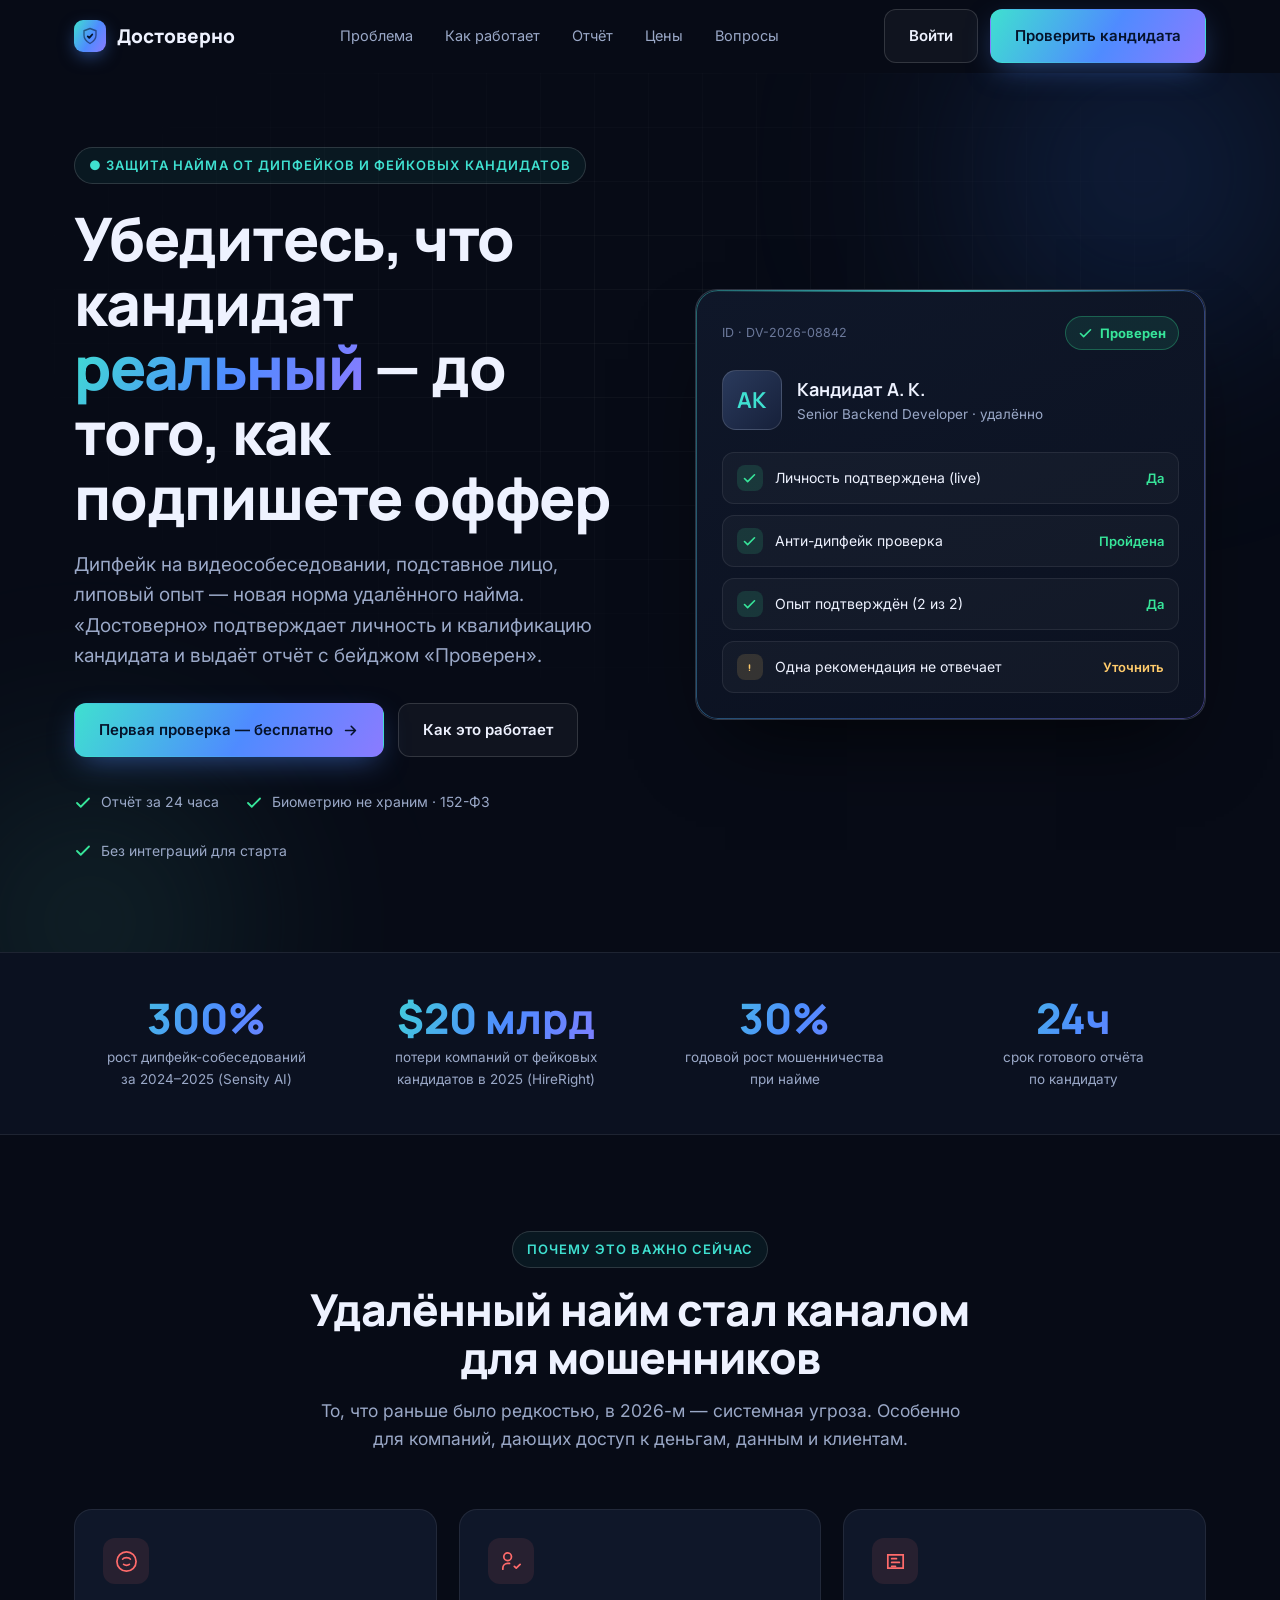
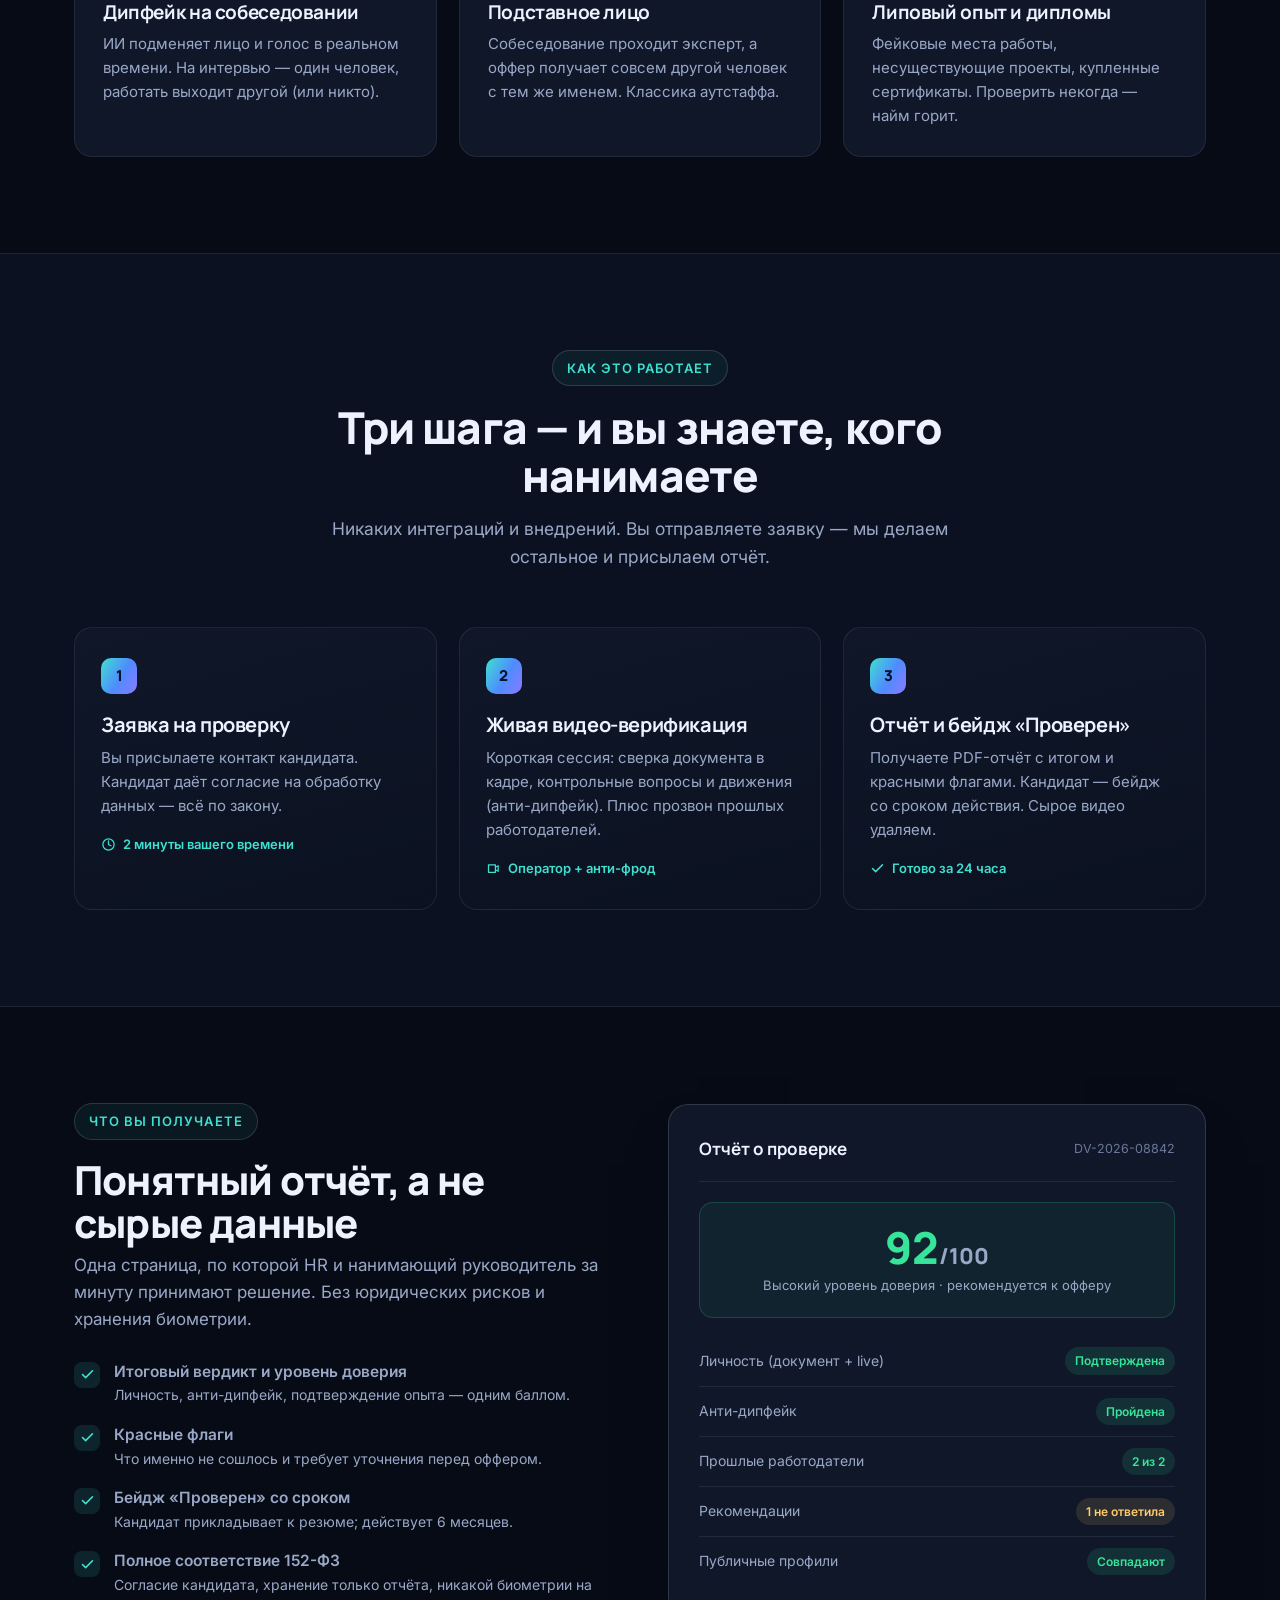
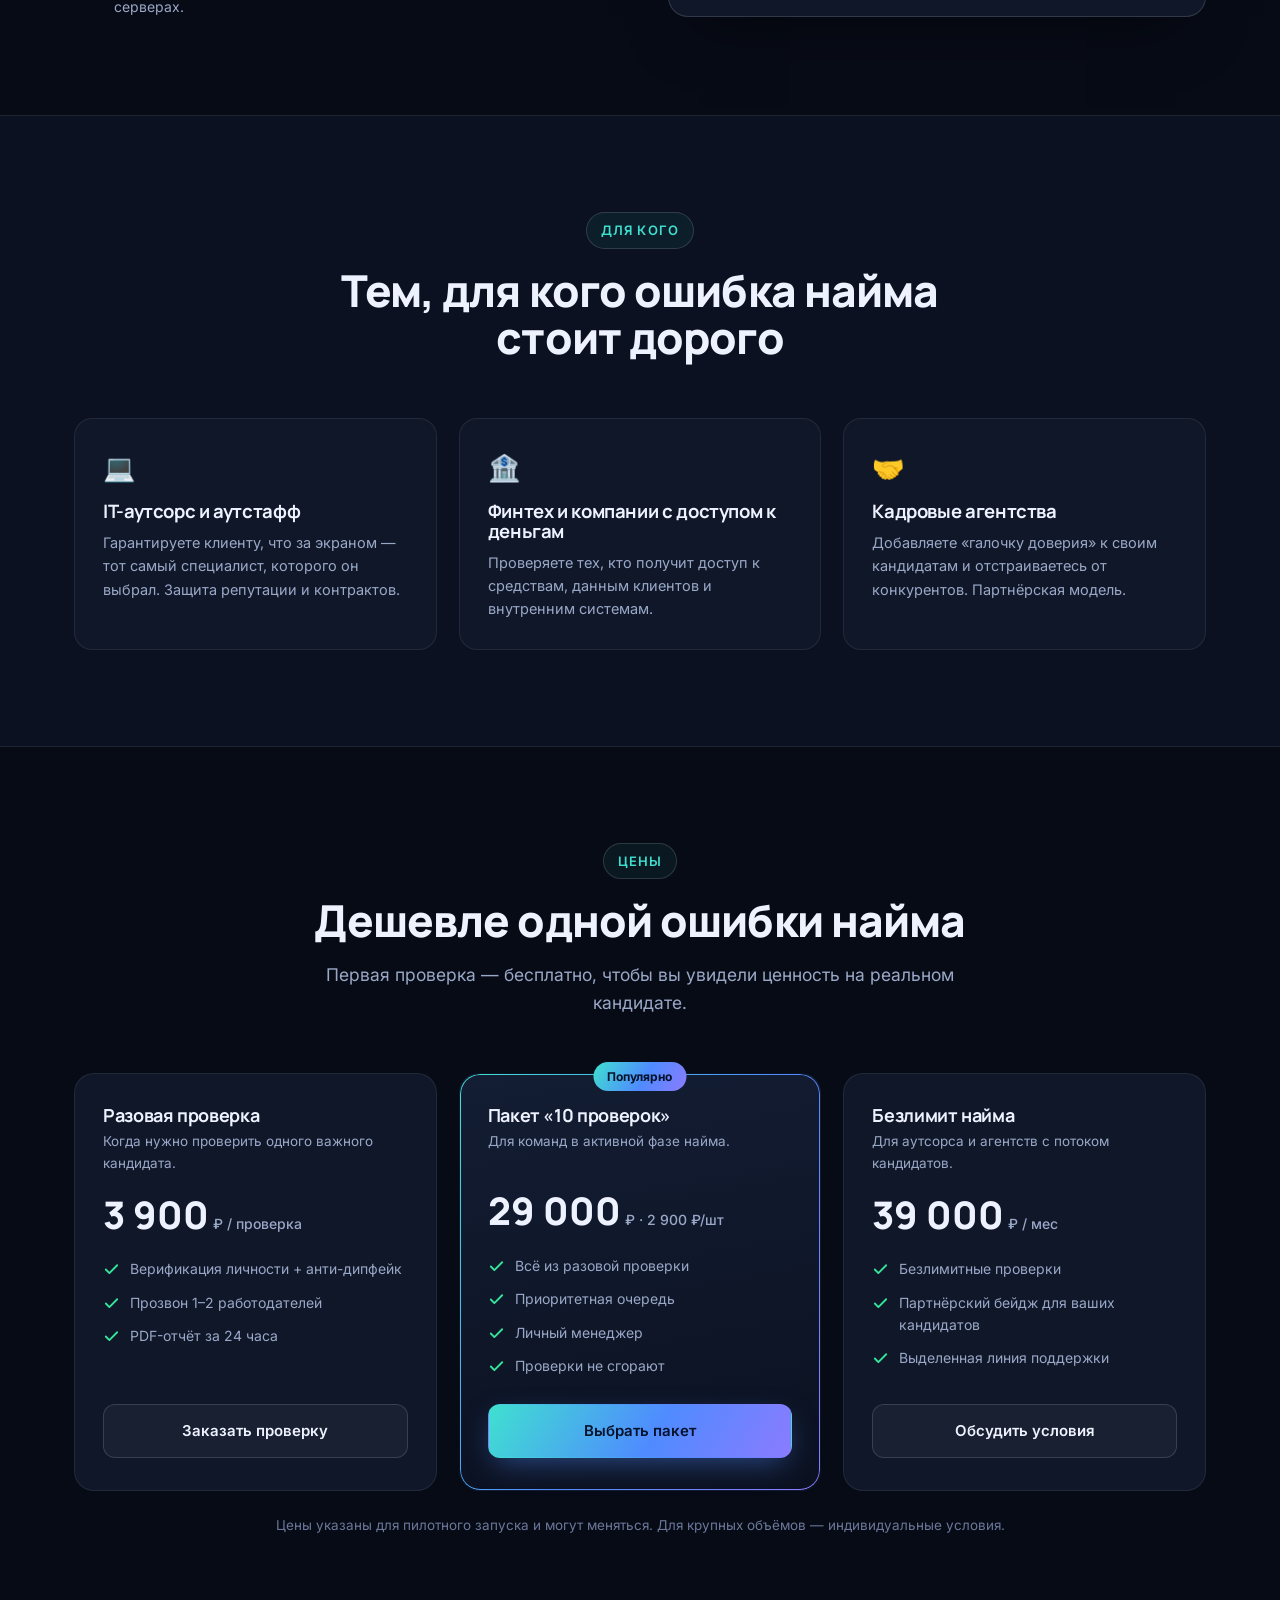
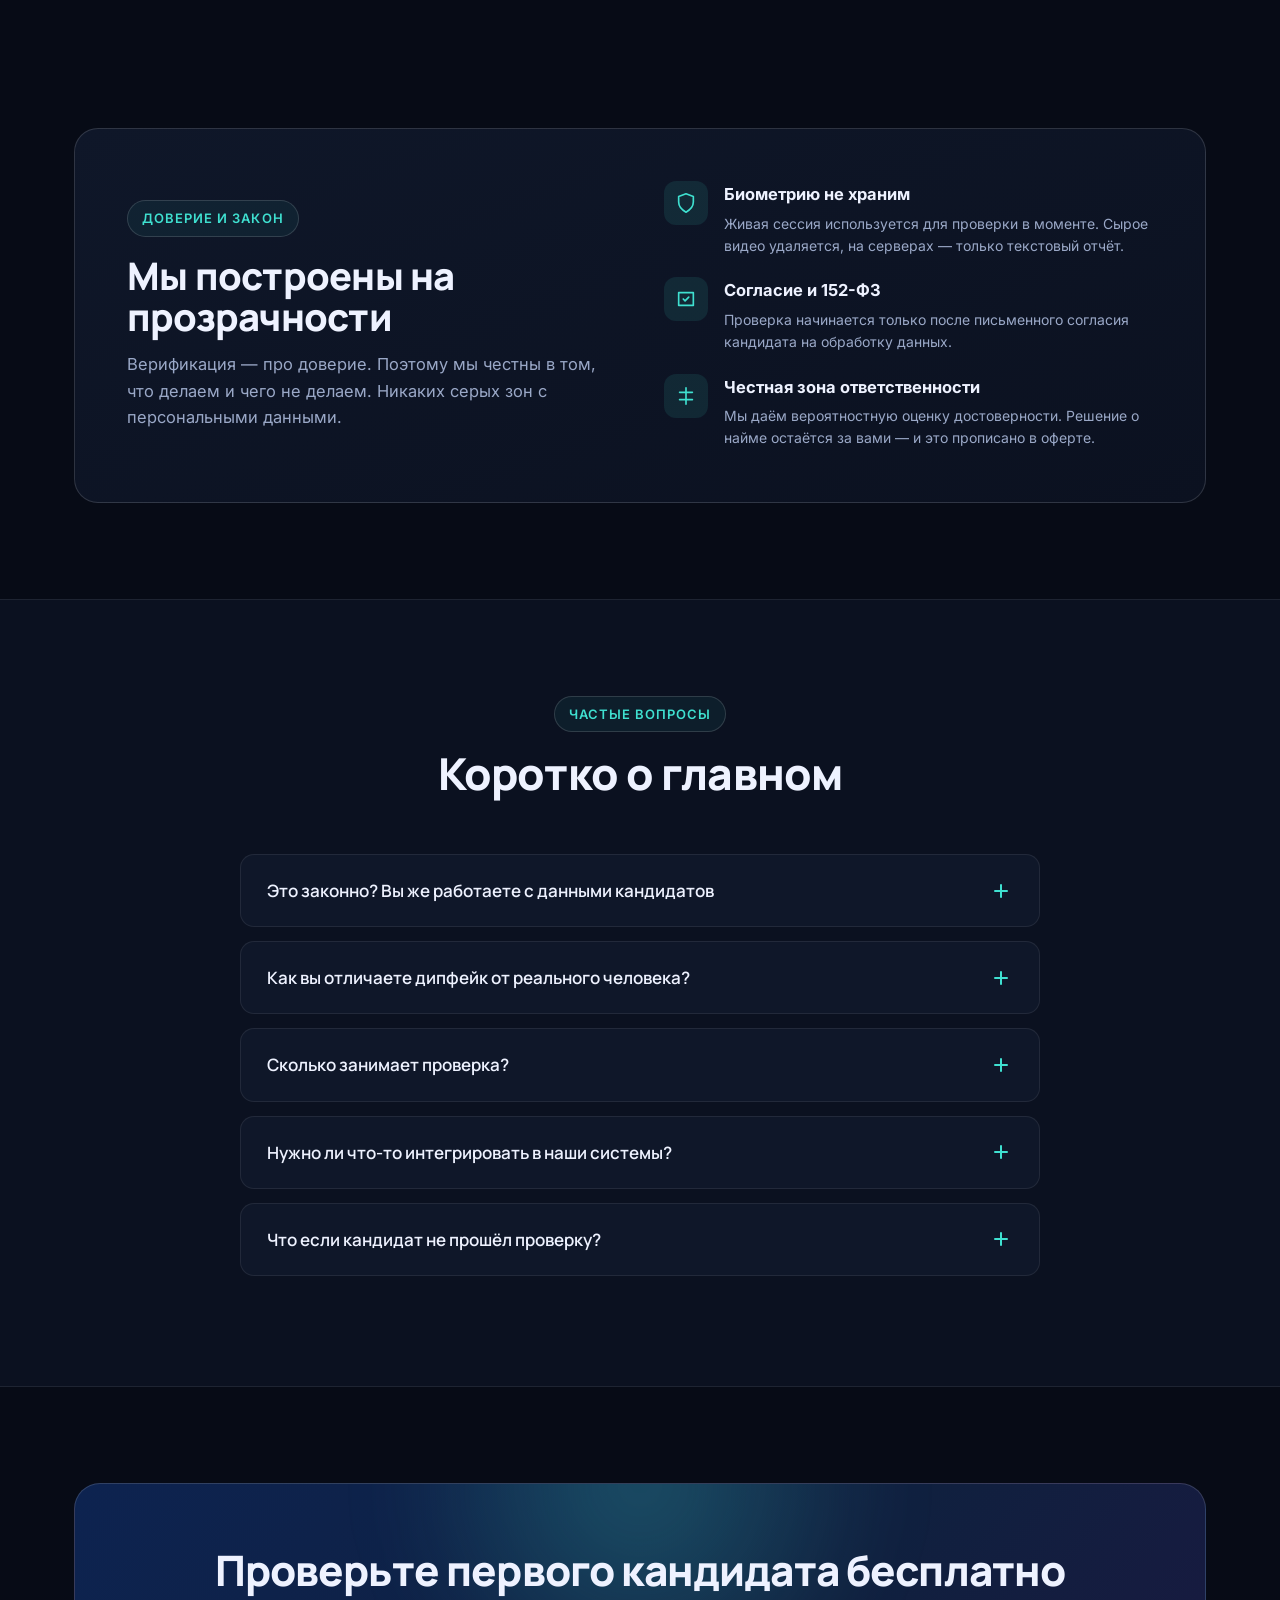
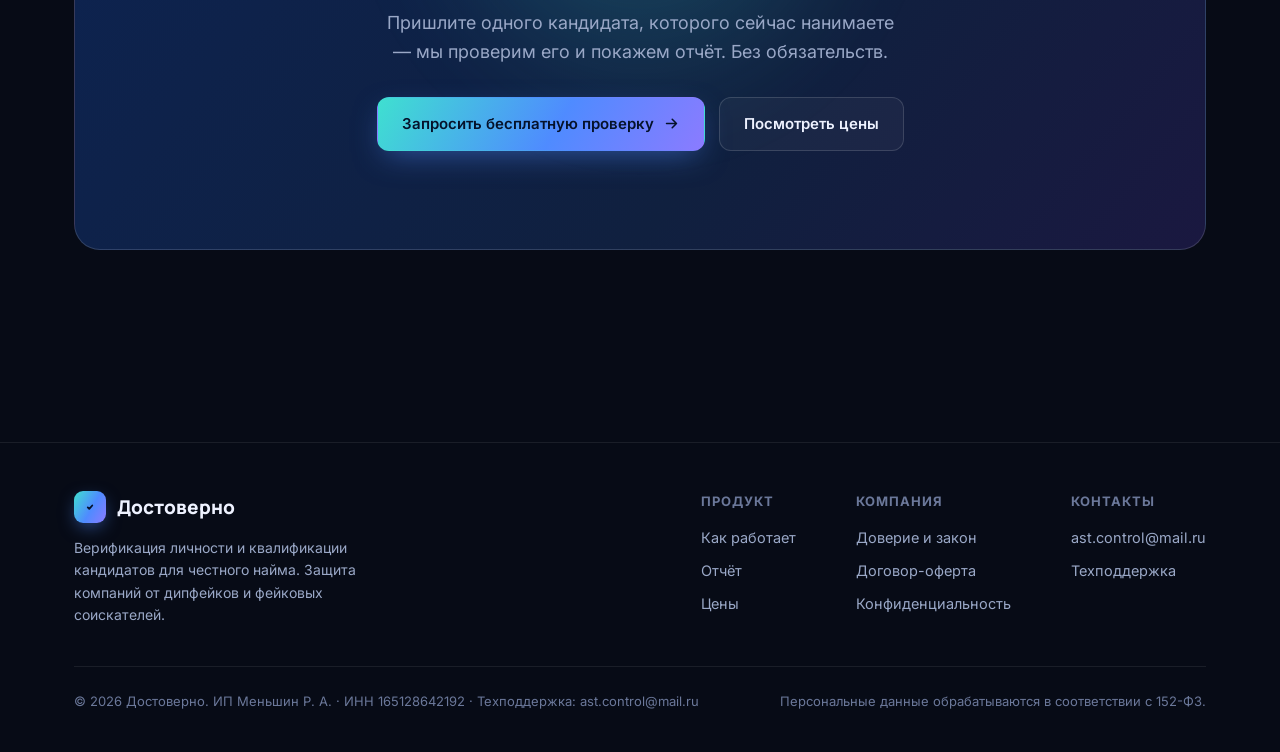
==== commit 547a6322: "Реквизиты ИП + контакты техподдержки (ast.control@mail.ru) в оферту/политику/футер" ====
--- a/index.html
+++ b/index.html
@@ -560,10 +560,10 @@
       <h2>Проверьте первого кандидата бесплатно</h2>
       <p>Пришлите одного кандидата, которого сейчас нанимаете — мы проверим его и покажем отчёт. Без обязательств.</p>
       <div class="hero-cta">
-        <a href="mailto:hello@dostoverno.ru?subject=Бесплатная проверка кандидата" class="btn btn-primary">Запросить бесплатную проверку
+        <a href="mailto:ast.control@mail.ru?subject=Бесплатная проверка кандидата" class="btn btn-primary">Запросить бесплатную проверку
           <svg width="17" height="17" viewBox="0 0 24 24" fill="none"><path d="M5 12h14M13 6l6 6-6 6" stroke="#05122a" stroke-width="2.2" stroke-linecap="round" stroke-linejoin="round"/></svg>
         </a>
-        <a href="https://t.me/" class="btn btn-ghost">Написать в Telegram</a>
+        <a href="#pricing" class="btn btn-ghost">Посмотреть цены</a>
       </div>
     </div>
   </div>
@@ -583,11 +583,11 @@
       <div class="foot-cols">
         <div class="foot-col"><h5>Продукт</h5><a href="#how">Как работает</a><a href="#report">Отчёт</a><a href="#pricing">Цены</a></div>
         <div class="foot-col"><h5>Компания</h5><a href="#trust">Доверие и закон</a><a href="oferta.html">Договор-оферта</a><a href="privacy.html">Конфиденциальность</a></div>
-        <div class="foot-col"><h5>Контакты</h5><a href="mailto:hello@dostoverno.ru">hello@dostoverno.ru</a><a href="https://t.me/">Telegram</a></div>
+        <div class="foot-col"><h5>Контакты</h5><a href="mailto:ast.control@mail.ru">ast.control@mail.ru</a><a href="mailto:ast.control@mail.ru?subject=Техподдержка">Техподдержка</a></div>
       </div>
     </div>
     <div class="foot-bottom">
-      <span>© 2026 Достоверно. Пилотный запуск.</span>
+      <span>© 2026 Достоверно. ИП Меньшин Р. А. · ИНН 165128642192 · Техподдержка: ast.control@mail.ru</span>
       <span>Персональные данные обрабатываются в соответствии с 152-ФЗ.</span>
     </div>
   </div>
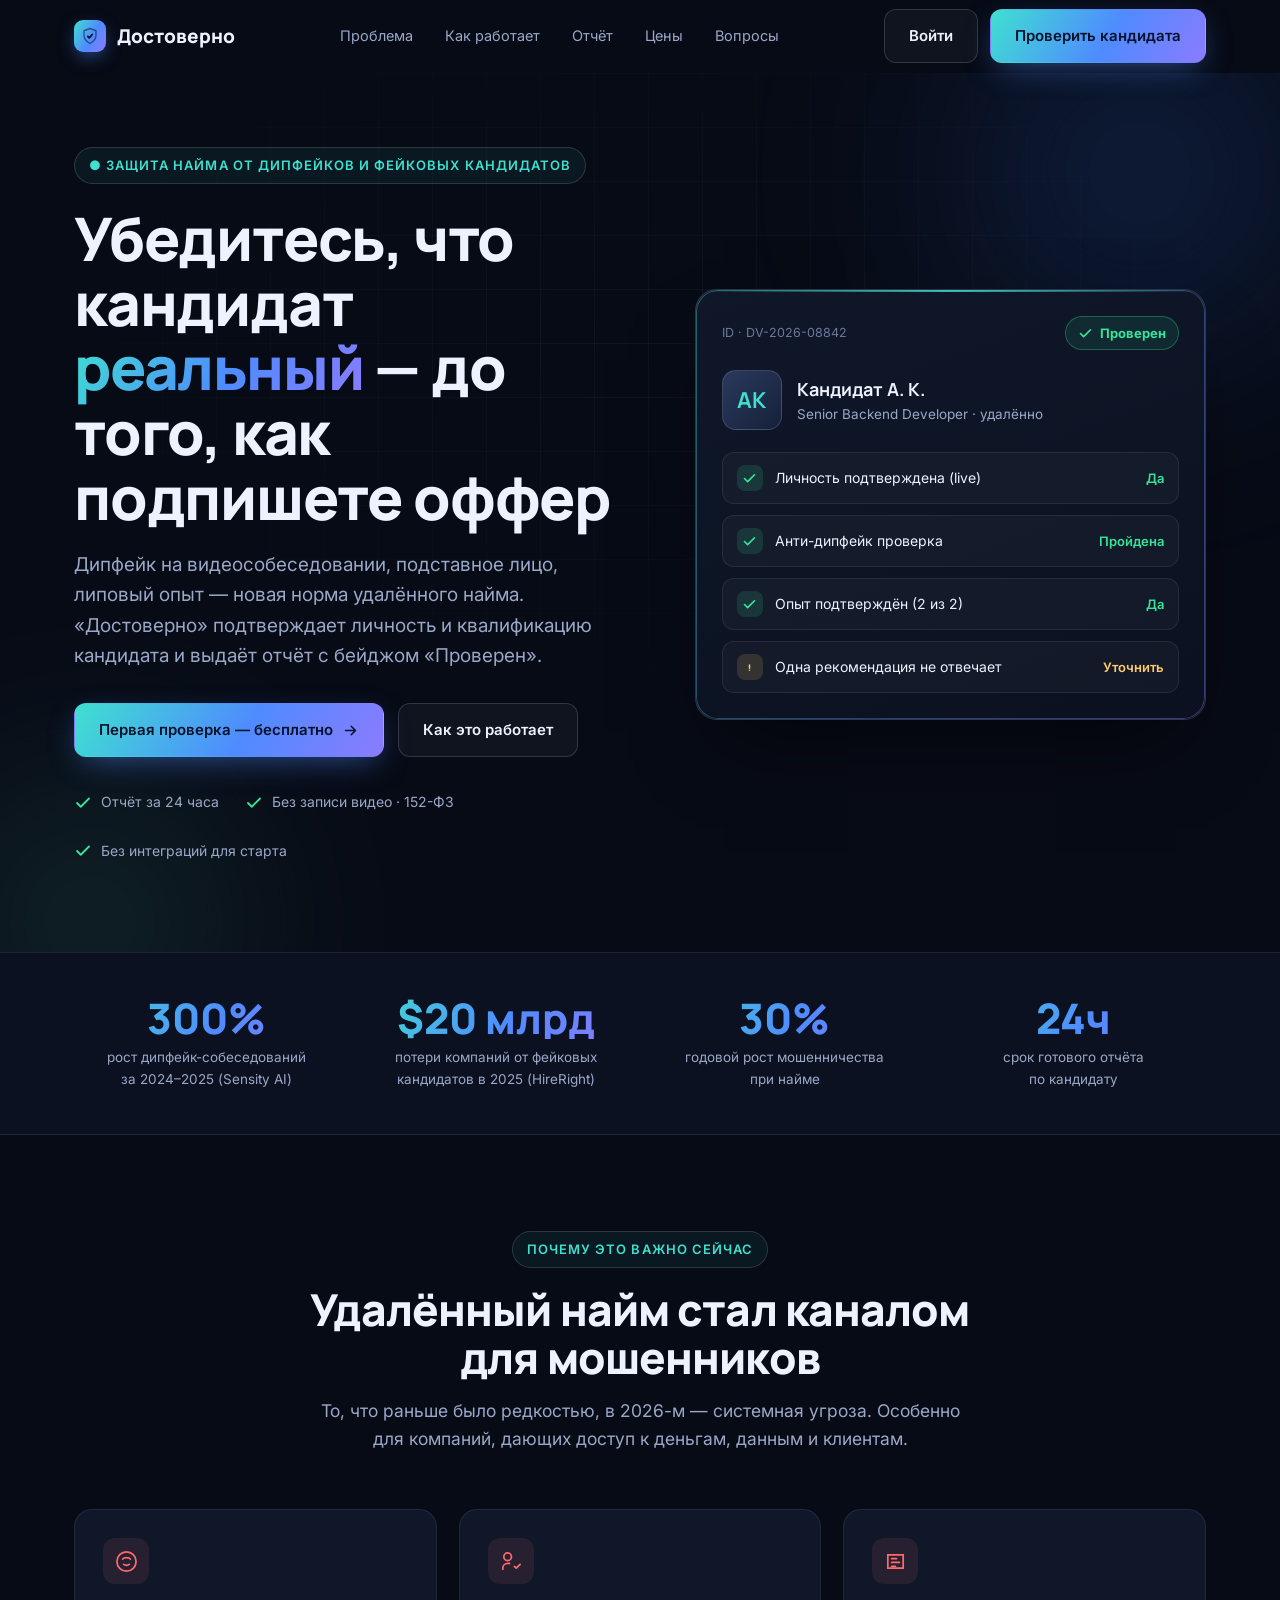
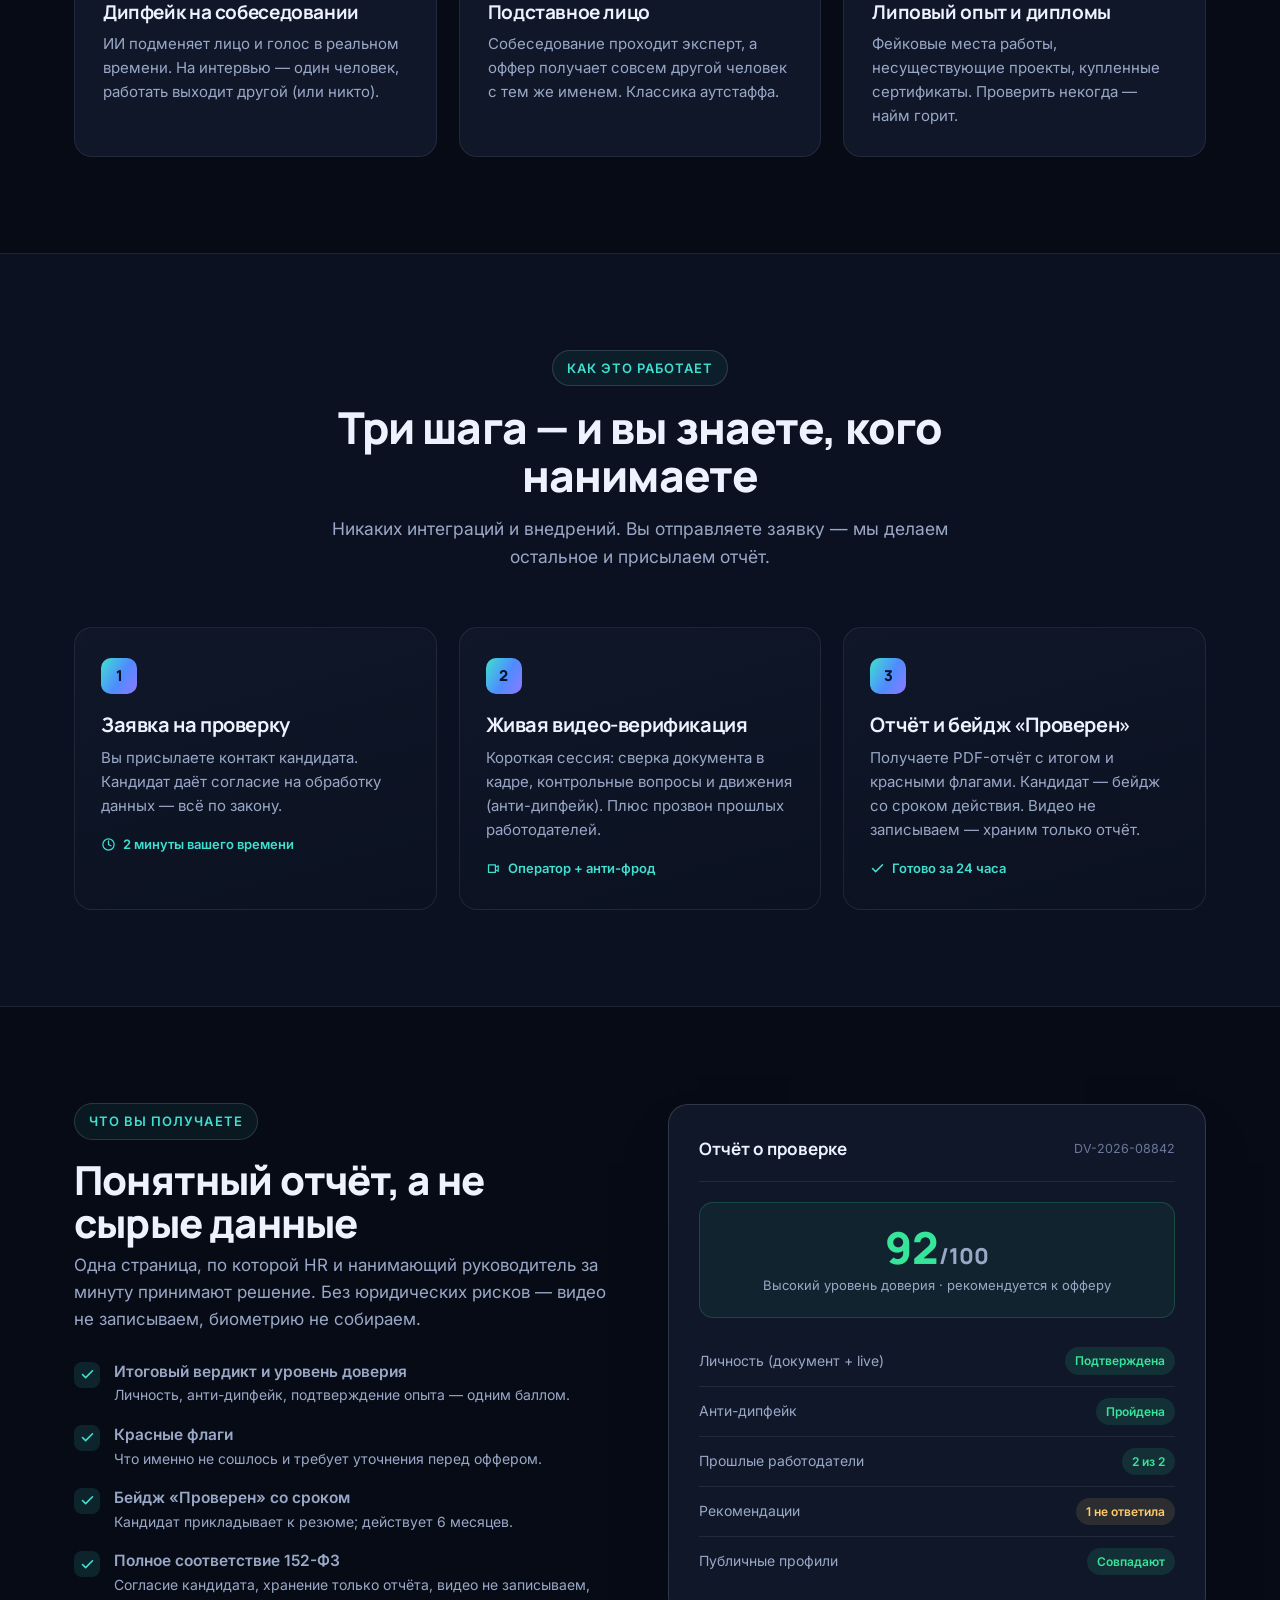
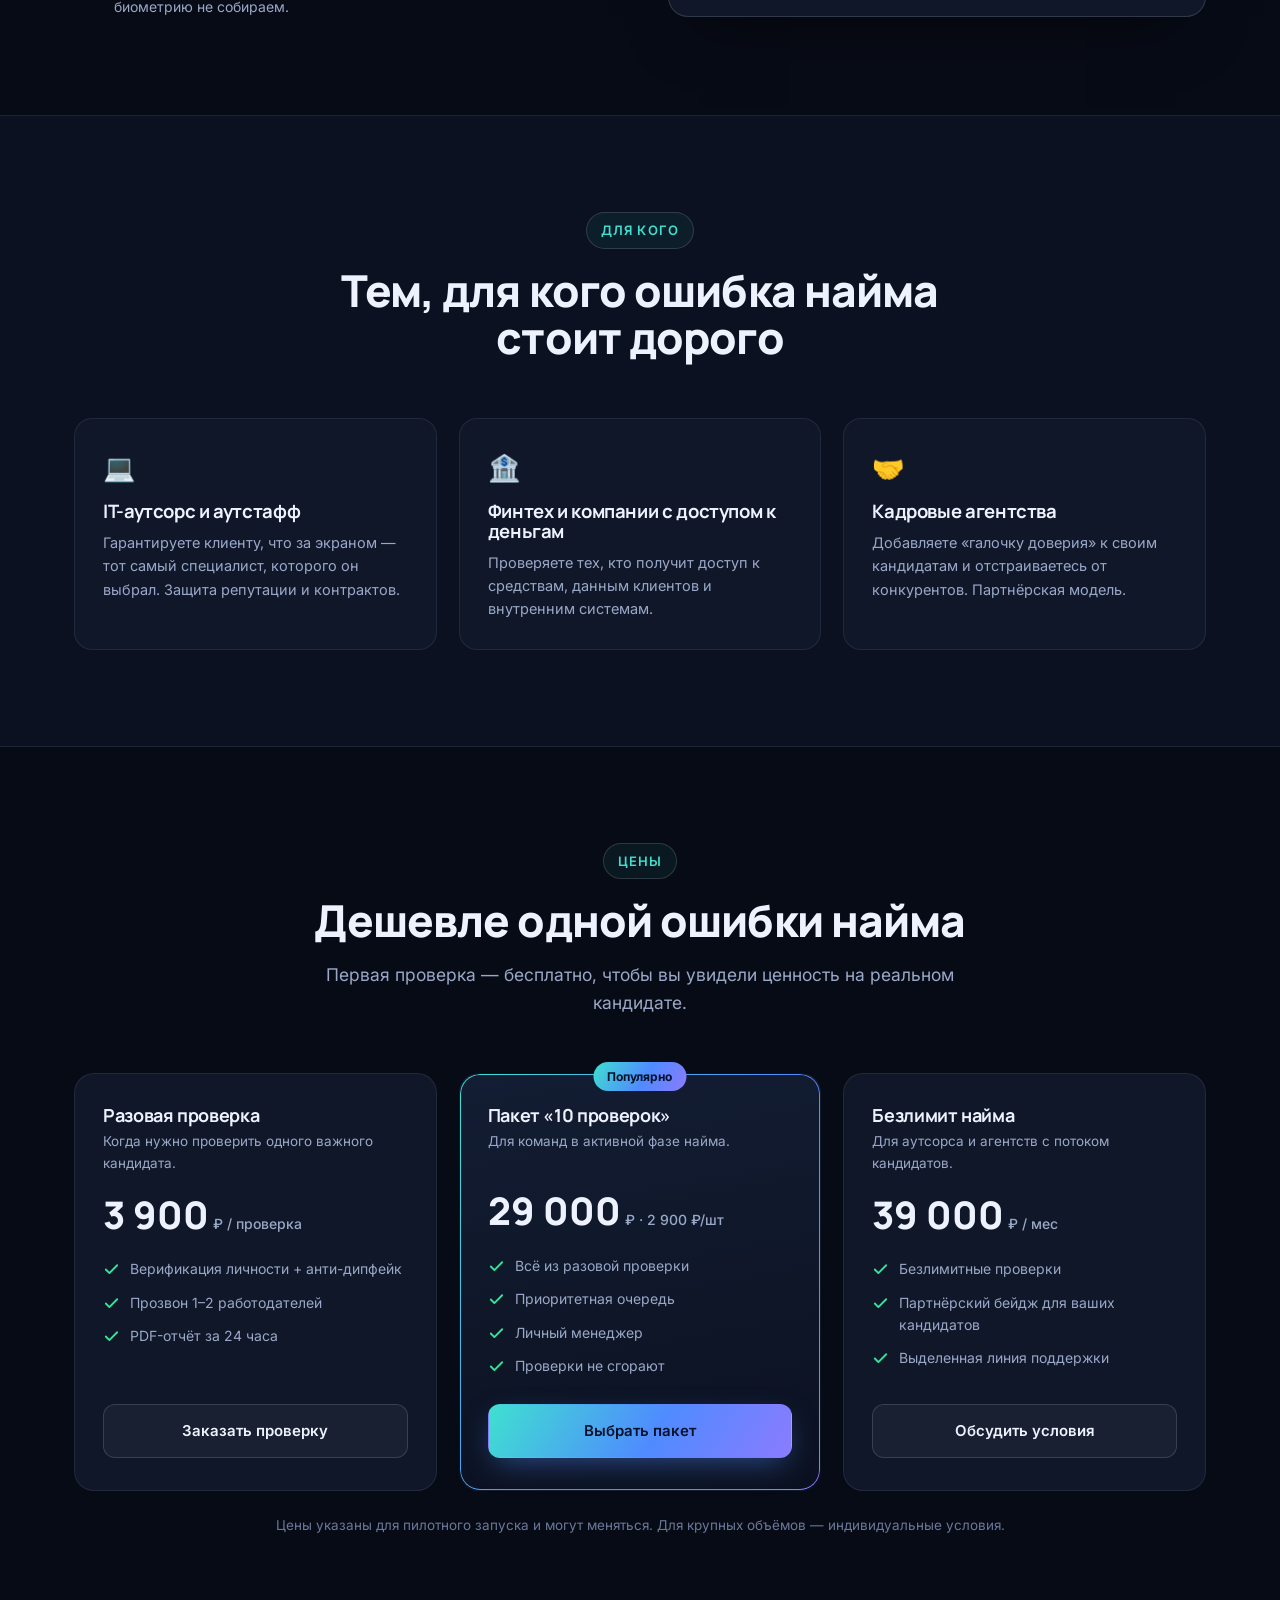
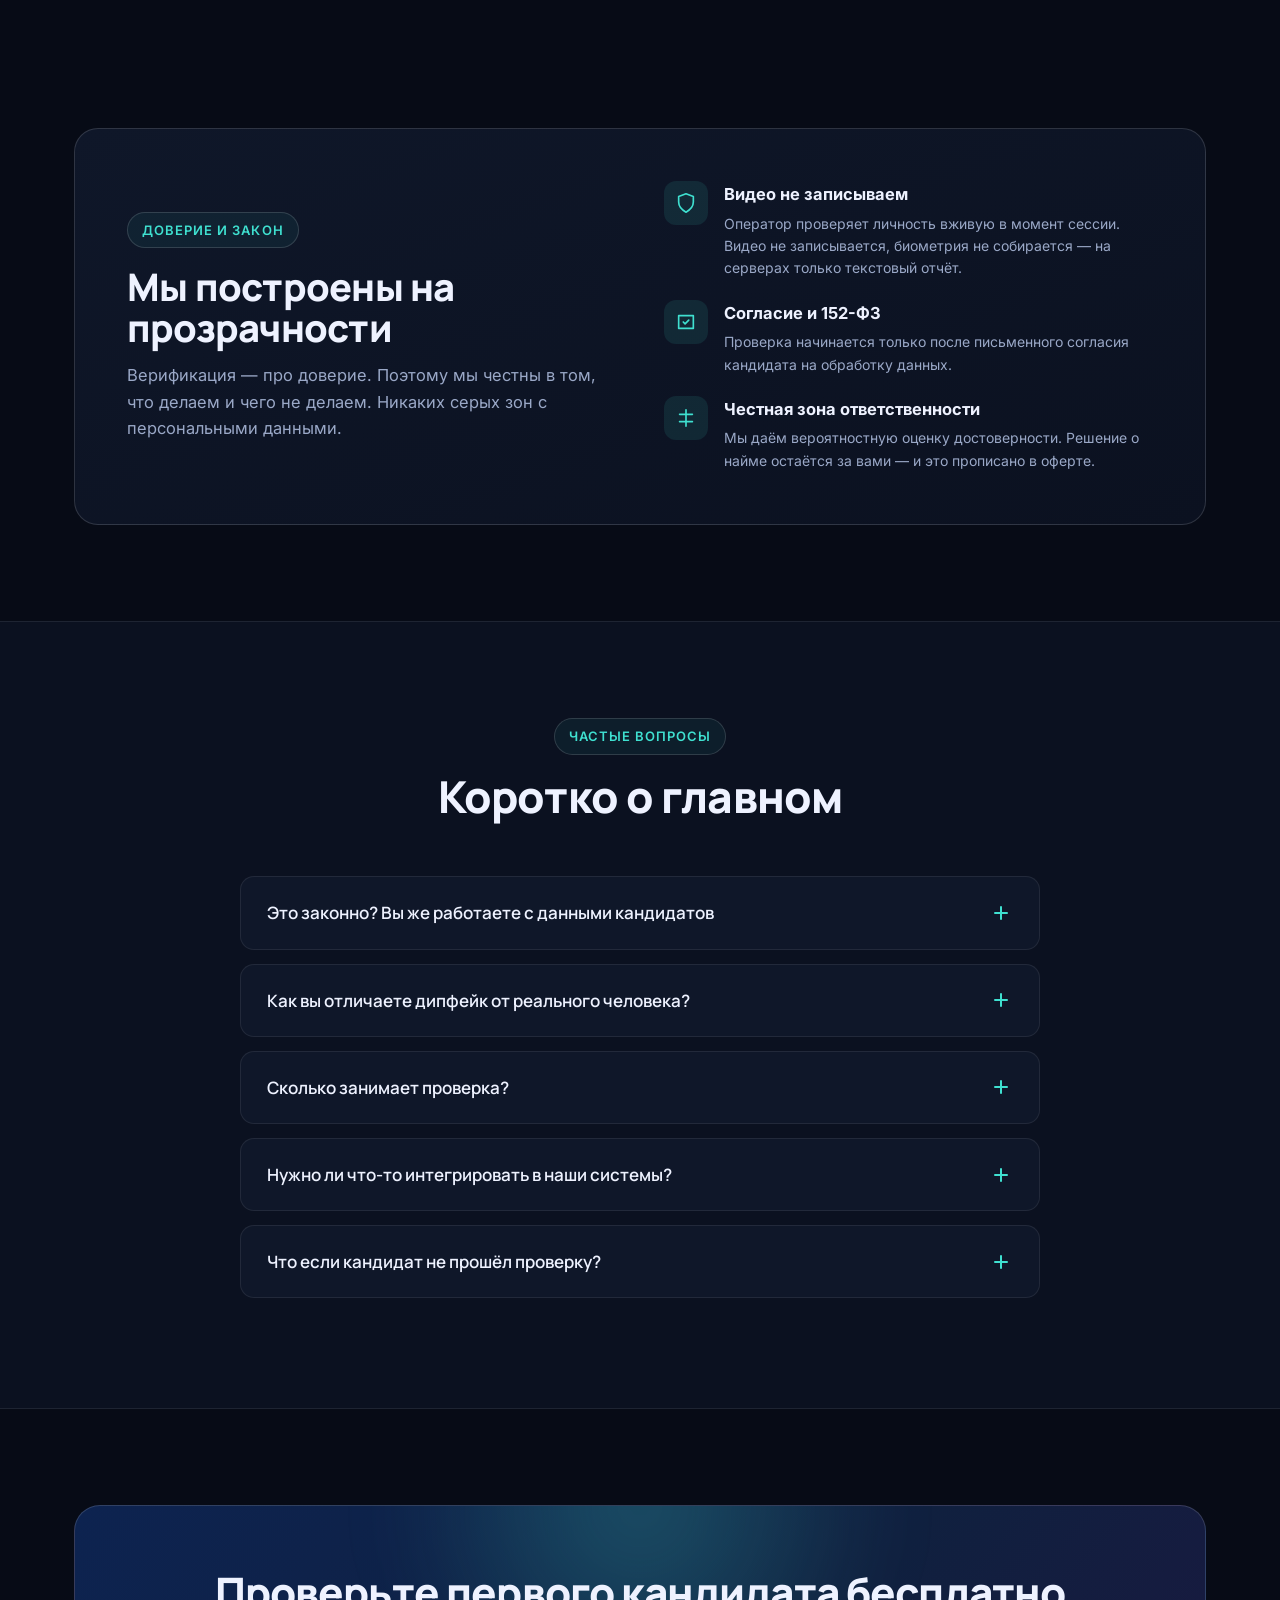
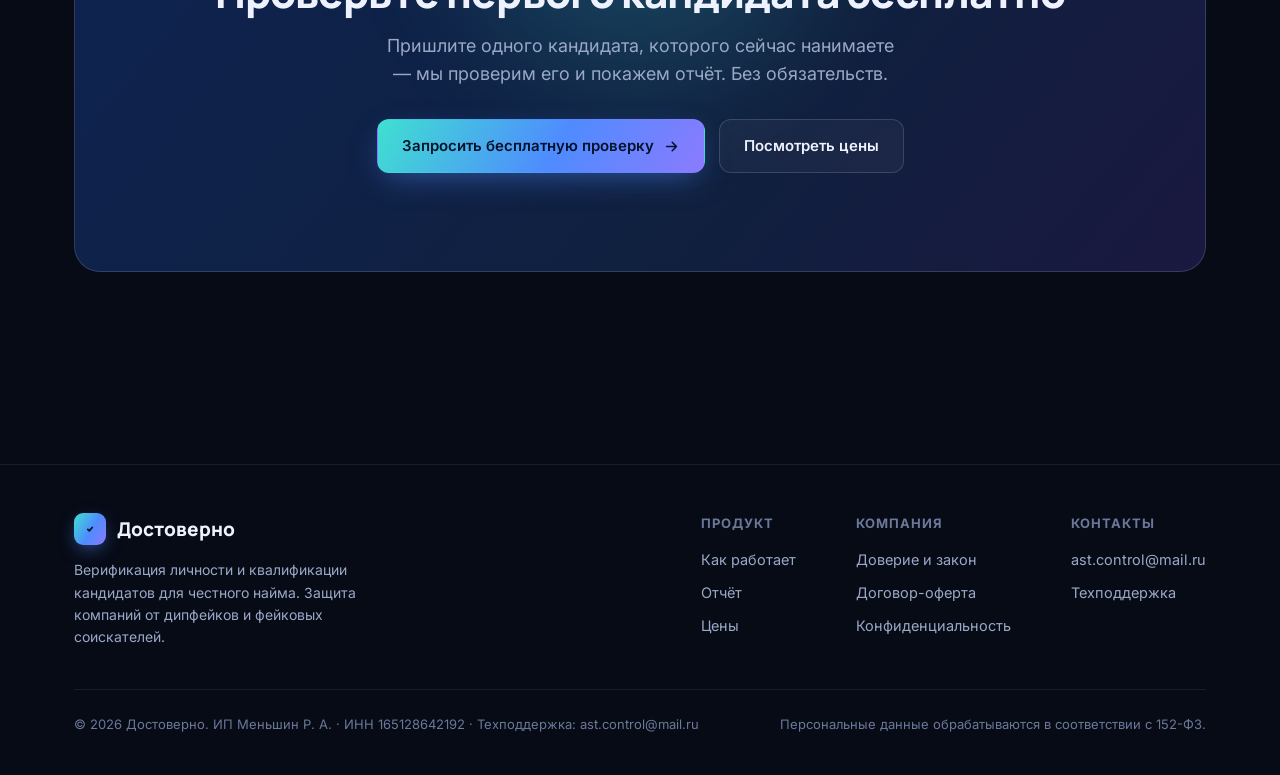
==== commit bc1dba89: "Форма заявки (zayavka.html) + все CTA ведут на неё" ====
--- a/index.html
+++ b/index.html
@@ -270,7 +270,7 @@
     </nav>
     <div class="nav-cta">
       <a href="#pricing" class="btn btn-ghost">Войти</a>
-      <a href="#cta" class="btn btn-primary">Проверить кандидата</a>
+      <a href="zayavka.html" class="btn btn-primary">Проверить кандидата</a>
       <button class="burger" aria-label="Меню"><span></span><span></span><span></span></button>
     </div>
   </div>
@@ -289,14 +289,14 @@
       <h1>Убедитесь, что кандидат <span class="grad-text">реальный</span> — до того, как подпишете оффер</h1>
       <p class="lead">Дипфейк на видеособеседовании, подставное лицо, липовый опыт — новая норма удалённого найма. «Достоверно» подтверждает личность и квалификацию кандидата и выдаёт отчёт с бейджом «Проверен».</p>
       <div class="hero-cta">
-        <a href="#cta" class="btn btn-primary">Первая проверка — бесплатно
+        <a href="zayavka.html" class="btn btn-primary">Первая проверка — бесплатно
           <svg width="17" height="17" viewBox="0 0 24 24" fill="none"><path d="M5 12h14M13 6l6 6-6 6" stroke="#05122a" stroke-width="2.2" stroke-linecap="round" stroke-linejoin="round"/></svg>
         </a>
         <a href="#how" class="btn btn-ghost">Как это работает</a>
       </div>
       <div class="hero-trust">
         <div class="t"><svg viewBox="0 0 24 24" fill="none"><path d="M20 6L9 17l-5-5" stroke="currentColor" stroke-width="2.4" stroke-linecap="round" stroke-linejoin="round"/></svg>Отчёт за 24 часа</div>
-        <div class="t"><svg viewBox="0 0 24 24" fill="none"><path d="M20 6L9 17l-5-5" stroke="currentColor" stroke-width="2.4" stroke-linecap="round" stroke-linejoin="round"/></svg>Биометрию не храним · 152-ФЗ</div>
+        <div class="t"><svg viewBox="0 0 24 24" fill="none"><path d="M20 6L9 17l-5-5" stroke="currentColor" stroke-width="2.4" stroke-linecap="round" stroke-linejoin="round"/></svg>Без записи видео · 152-ФЗ</div>
         <div class="t"><svg viewBox="0 0 24 24" fill="none"><path d="M20 6L9 17l-5-5" stroke="currentColor" stroke-width="2.4" stroke-linecap="round" stroke-linejoin="round"/></svg>Без интеграций для старта</div>
       </div>
     </div>
@@ -405,7 +405,7 @@
       <div class="step reveal">
         <div class="step-n">3</div>
         <h3>Отчёт и бейдж «Проверен»</h3>
-        <p>Получаете PDF-отчёт с итогом и красными флагами. Кандидат — бейдж со сроком действия. Сырое видео удаляем.</p>
+        <p>Получаете PDF-отчёт с итогом и красными флагами. Кандидат — бейдж со сроком действия. Видео не записываем — храним только отчёт.</p>
         <div class="meta"><svg viewBox="0 0 24 24" fill="none"><path d="M20 6L9 17l-5-5" stroke="currentColor" stroke-width="2.4" stroke-linecap="round" stroke-linejoin="round"/></svg>Готово за 24 часа</div>
       </div>
     </div>
@@ -418,12 +418,12 @@
     <div class="reveal">
       <span class="eyebrow">Что вы получаете</span>
       <h2 style="font-size:clamp(28px,3.4vw,40px);font-weight:800;margin:18px 0 8px">Понятный отчёт, а не сырые данные</h2>
-      <p style="color:var(--muted);font-size:17px">Одна страница, по которой HR и нанимающий руководитель за минуту принимают решение. Без юридических рисков и хранения биометрии.</p>
+      <p style="color:var(--muted);font-size:17px">Одна страница, по которой HR и нанимающий руководитель за минуту принимают решение. Без юридических рисков — видео не записываем, биометрию не собираем.</p>
       <ul>
         <li><span class="ci"><svg viewBox="0 0 24 24" fill="none"><path d="M20 6L9 17l-5-5" stroke="currentColor" stroke-width="2.6" stroke-linecap="round" stroke-linejoin="round"/></svg></span><span><b>Итоговый вердикт и уровень доверия</b>Личность, анти-дипфейк, подтверждение опыта — одним баллом.</span></li>
         <li><span class="ci"><svg viewBox="0 0 24 24" fill="none"><path d="M20 6L9 17l-5-5" stroke="currentColor" stroke-width="2.6" stroke-linecap="round" stroke-linejoin="round"/></svg></span><span><b>Красные флаги</b>Что именно не сошлось и требует уточнения перед оффером.</span></li>
         <li><span class="ci"><svg viewBox="0 0 24 24" fill="none"><path d="M20 6L9 17l-5-5" stroke="currentColor" stroke-width="2.6" stroke-linecap="round" stroke-linejoin="round"/></svg></span><span><b>Бейдж «Проверен» со сроком</b>Кандидат прикладывает к резюме; действует 6 месяцев.</span></li>
-        <li><span class="ci"><svg viewBox="0 0 24 24" fill="none"><path d="M20 6L9 17l-5-5" stroke="currentColor" stroke-width="2.6" stroke-linecap="round" stroke-linejoin="round"/></svg></span><span><b>Полное соответствие 152-ФЗ</b>Согласие кандидата, хранение только отчёта, никакой биометрии на серверах.</span></li>
+        <li><span class="ci"><svg viewBox="0 0 24 24" fill="none"><path d="M20 6L9 17l-5-5" stroke="currentColor" stroke-width="2.6" stroke-linecap="round" stroke-linejoin="round"/></svg></span><span><b>Полное соответствие 152-ФЗ</b>Согласие кандидата, хранение только отчёта, видео не записываем, биометрию не собираем.</span></li>
       </ul>
     </div>
     <div class="report-visual reveal">
@@ -477,7 +477,7 @@
           <li><svg viewBox="0 0 24 24" fill="none"><path d="M20 6L9 17l-5-5" stroke="currentColor" stroke-width="2.6" stroke-linecap="round" stroke-linejoin="round"/></svg>Прозвон 1–2 работодателей</li>
           <li><svg viewBox="0 0 24 24" fill="none"><path d="M20 6L9 17l-5-5" stroke="currentColor" stroke-width="2.6" stroke-linecap="round" stroke-linejoin="round"/></svg>PDF-отчёт за 24 часа</li>
         </ul>
-        <a href="#cta" class="btn btn-ghost">Заказать проверку</a>
+        <a href="zayavka.html" class="btn btn-ghost">Заказать проверку</a>
       </div>
       <div class="price pop reveal">
         <span class="tag">Популярно</span>
@@ -490,7 +490,7 @@
           <li><svg viewBox="0 0 24 24" fill="none"><path d="M20 6L9 17l-5-5" stroke="currentColor" stroke-width="2.6" stroke-linecap="round" stroke-linejoin="round"/></svg>Личный менеджер</li>
           <li><svg viewBox="0 0 24 24" fill="none"><path d="M20 6L9 17l-5-5" stroke="currentColor" stroke-width="2.6" stroke-linecap="round" stroke-linejoin="round"/></svg>Проверки не сгорают</li>
         </ul>
-        <a href="#cta" class="btn btn-primary" style="justify-content:center">Выбрать пакет</a>
+        <a href="zayavka.html" class="btn btn-primary" style="justify-content:center">Выбрать пакет</a>
       </div>
       <div class="price reveal">
         <h3>Безлимит найма</h3>
@@ -501,7 +501,7 @@
           <li><svg viewBox="0 0 24 24" fill="none"><path d="M20 6L9 17l-5-5" stroke="currentColor" stroke-width="2.6" stroke-linecap="round" stroke-linejoin="round"/></svg>Партнёрский бейдж для ваших кандидатов</li>
           <li><svg viewBox="0 0 24 24" fill="none"><path d="M20 6L9 17l-5-5" stroke="currentColor" stroke-width="2.6" stroke-linecap="round" stroke-linejoin="round"/></svg>Выделенная линия поддержки</li>
         </ul>
-        <a href="#cta" class="btn btn-ghost">Обсудить условия</a>
+        <a href="zayavka.html" class="btn btn-ghost">Обсудить условия</a>
       </div>
     </div>
     <p style="text-align:center;color:var(--muted-2);font-size:13.5px;margin-top:24px">Цены указаны для пилотного запуска и могут меняться. Для крупных объёмов — индивидуальные условия.</p>
@@ -520,7 +520,7 @@
       <div class="trust-list">
         <div class="trust-item">
           <div class="ti"><svg viewBox="0 0 24 24" fill="none"><path d="M12 2l8 3v6c0 5-3.4 8.5-8 11-4.6-2.5-8-6-8-11V5l8-3z" stroke="currentColor" stroke-width="1.8" stroke-linejoin="round"/></svg></div>
-          <div><h4>Биометрию не храним</h4><p>Живая сессия используется для проверки в моменте. Сырое видео удаляется, на серверах — только текстовый отчёт.</p></div>
+          <div><h4>Видео не записываем</h4><p>Оператор проверяет личность вживую в момент сессии. Видео не записывается, биометрия не собирается — на серверах только текстовый отчёт.</p></div>
         </div>
         <div class="trust-item">
           <div class="ti"><svg viewBox="0 0 24 24" fill="none"><path d="M9 12l2 2 4-4M4 5h16v14H4z" stroke="currentColor" stroke-width="1.8" stroke-linecap="round" stroke-linejoin="round"/></svg></div>
@@ -543,8 +543,8 @@
       <h2>Коротко о главном</h2>
     </div>
     <div class="faq">
-      <details class="qa reveal"><summary>Это законно? Вы же работаете с данными кандидатов<span class="plus"></span></summary><div class="a">Да. Проверка проводится только с письменного согласия кандидата на обработку персональных данных. Мы не храним биометрию: живое видео используется для верификации в моменте и затем удаляется — на серверах остаётся только итоговый текстовый отчёт. Это снимает основные риски по 152-ФЗ.</div></details>
-      <details class="qa reveal"><summary>Как вы отличаете дипфейк от реального человека?<span class="plus"></span></summary><div class="a">На живой сессии оператор просит кандидата выполнить набор действий (повороты головы, реакция на неожиданные вопросы, показ документа под углом), которые современные real-time дипфейки воспроизводят с артефактами. По мере роста мы усиливаем это автоматическим ИИ-анализом микродвижений.</div></details>
+      <details class="qa reveal"><summary>Это законно? Вы же работаете с данными кандидатов<span class="plus"></span></summary><div class="a">Да. Проверка проводится только с письменного согласия кандидата на обработку персональных данных. Мы не записываем видео и не собираем биометрию: оператор сверяет документ с лицом вживую в момент сессии, а на серверах остаётся только итоговый текстовый отчёт. Это снимает основные риски по 152-ФЗ.</div></details>
+      <details class="qa reveal"><summary>Как вы отличаете дипфейк от реального человека?<span class="plus"></span></summary><div class="a">На живой сессии оператор просит кандидата выполнить набор действий (повороты головы, реакция на неожиданные вопросы, показ документа под углом), которые современные real-time дипфейки воспроизводят с артефактами. Это человеческая проверка вживую — без записи видео. Автоматический ИИ-анализ добавим позже, отдельным этапом.</div></details>
       <details class="qa reveal"><summary>Сколько занимает проверка?<span class="plus"></span></summary><div class="a">Живая сессия — 5–10 минут для кандидата. Полный отчёт с подтверждением опыта готов в течение 24 часов после того, как кандидат прошёл верификацию и дал контакты для прозвона.</div></details>
       <details class="qa reveal"><summary>Нужно ли что-то интегрировать в наши системы?<span class="plus"></span></summary><div class="a">Нет. Для старта ничего внедрять не нужно — вы отправляете заявку, получаете отчёт на почту. API и интеграция с вашей HRM-системой появятся на следующем этапе, для клиентов с большим потоком.</div></details>
       <details class="qa reveal"><summary>Что если кандидат не прошёл проверку?<span class="plus"></span></summary><div class="a">Вы получаете отчёт с конкретными красными флагами: что именно не сошлось. Решение — за вами. Мы не «отбраковываем» людей, а даём вам факты для взвешенного решения.</div></details>
@@ -560,7 +560,7 @@
       <h2>Проверьте первого кандидата бесплатно</h2>
       <p>Пришлите одного кандидата, которого сейчас нанимаете — мы проверим его и покажем отчёт. Без обязательств.</p>
       <div class="hero-cta">
-        <a href="mailto:ast.control@mail.ru?subject=Бесплатная проверка кандидата" class="btn btn-primary">Запросить бесплатную проверку
+        <a href="zayavka.html" class="btn btn-primary">Запросить бесплатную проверку
           <svg width="17" height="17" viewBox="0 0 24 24" fill="none"><path d="M5 12h14M13 6l6 6-6 6" stroke="#05122a" stroke-width="2.2" stroke-linecap="round" stroke-linejoin="round"/></svg>
         </a>
         <a href="#pricing" class="btn btn-ghost">Посмотреть цены</a>
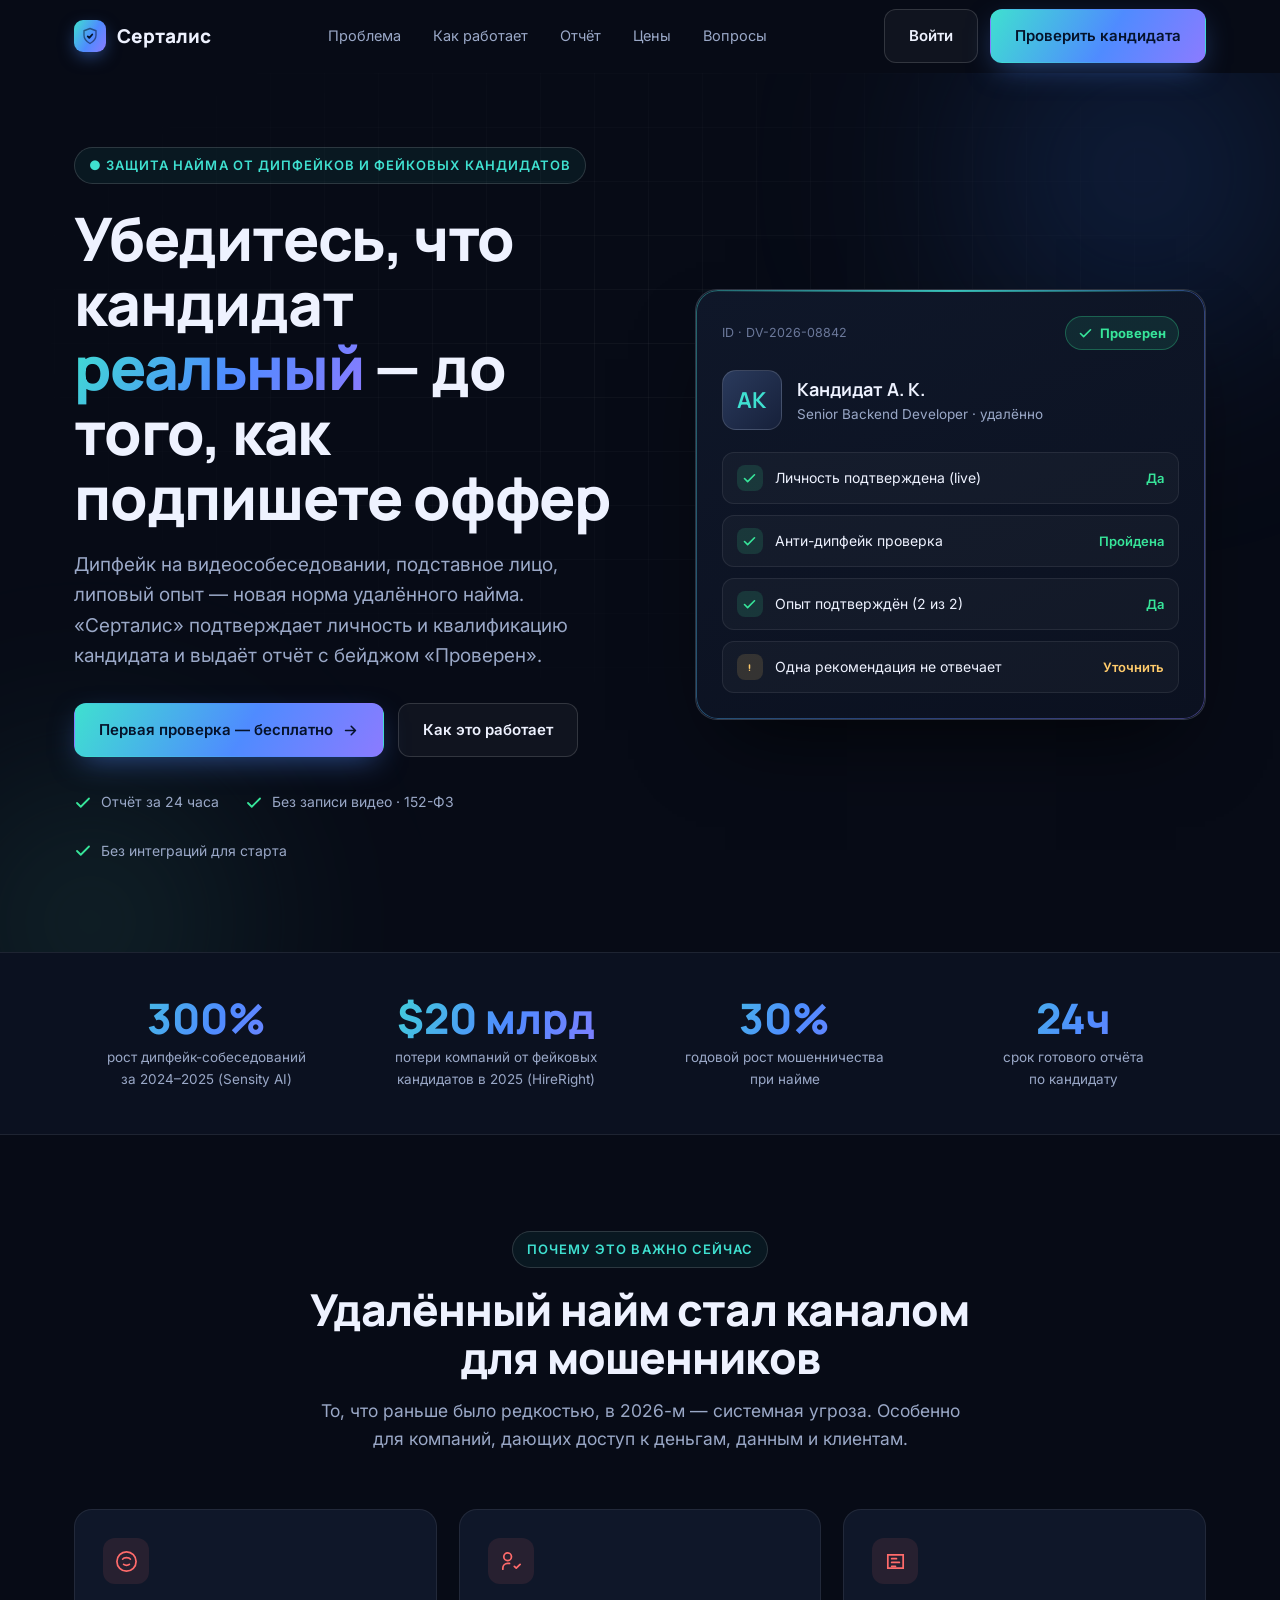
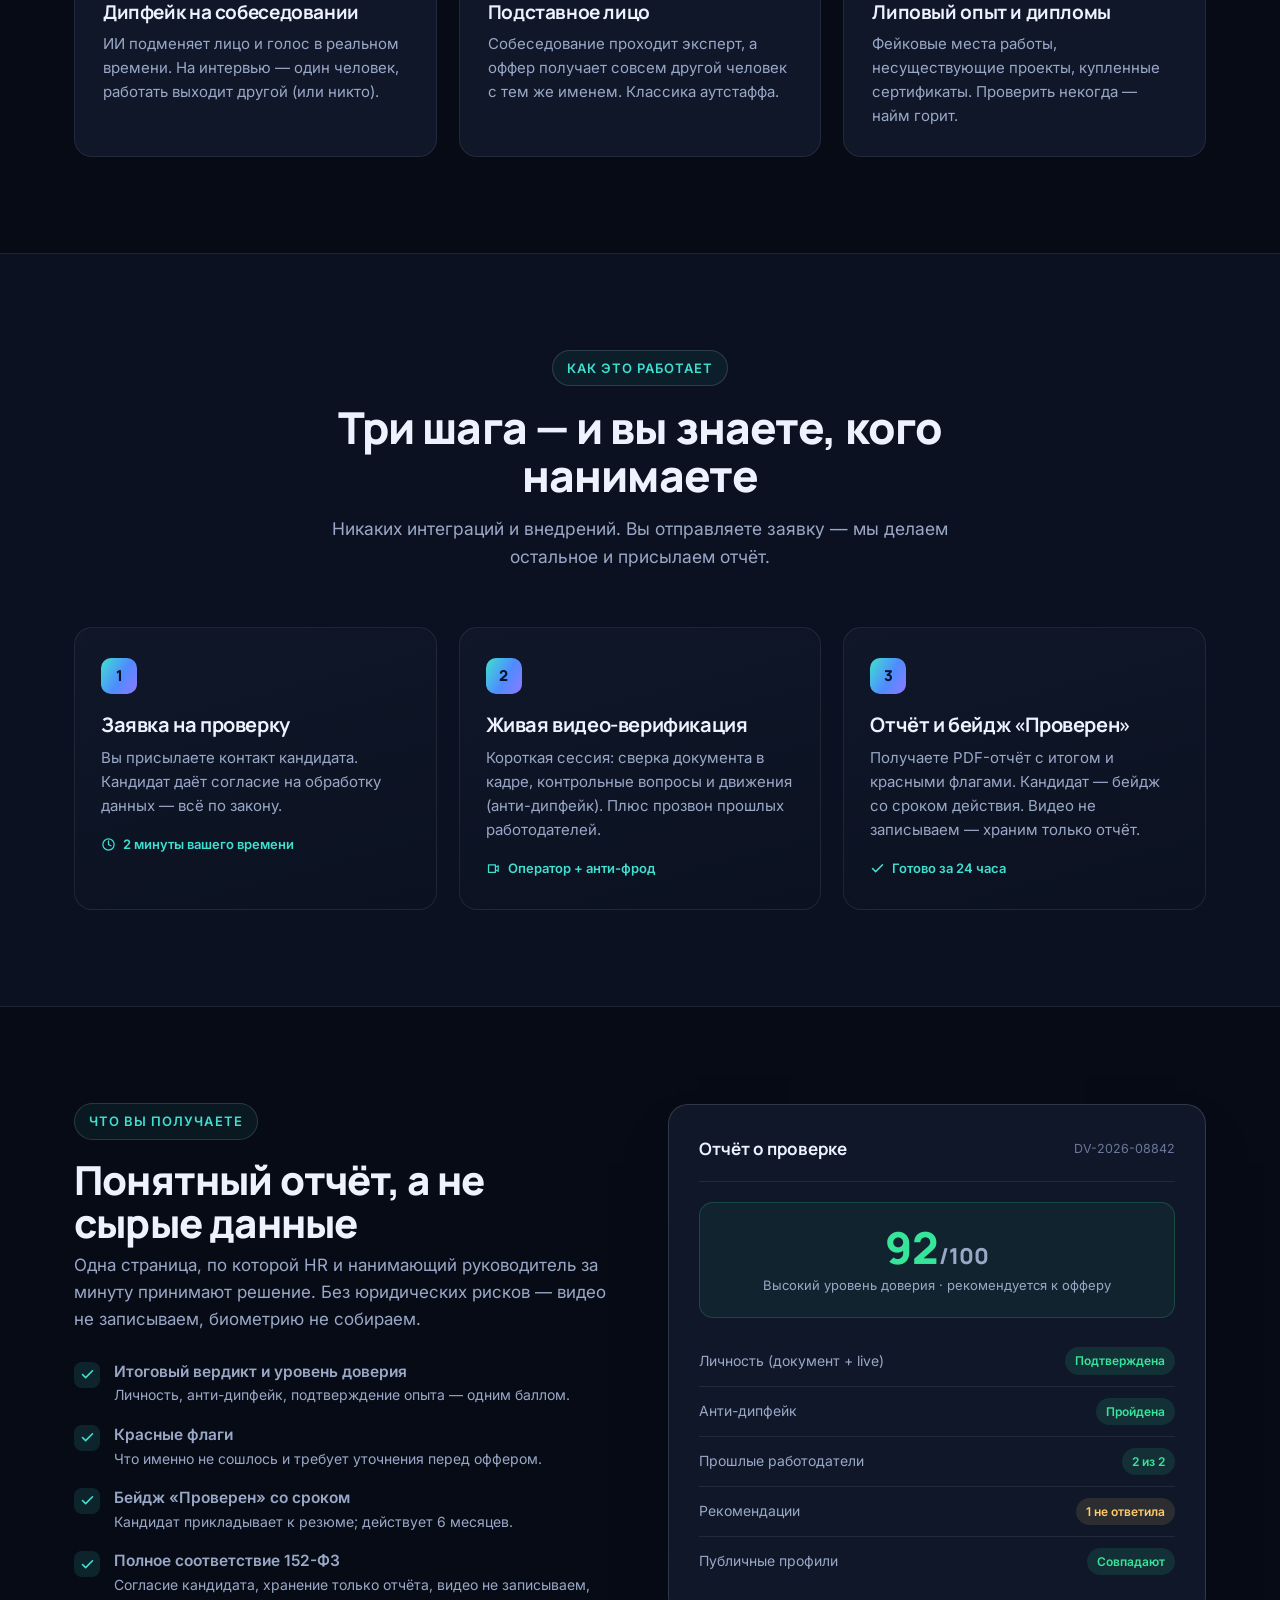
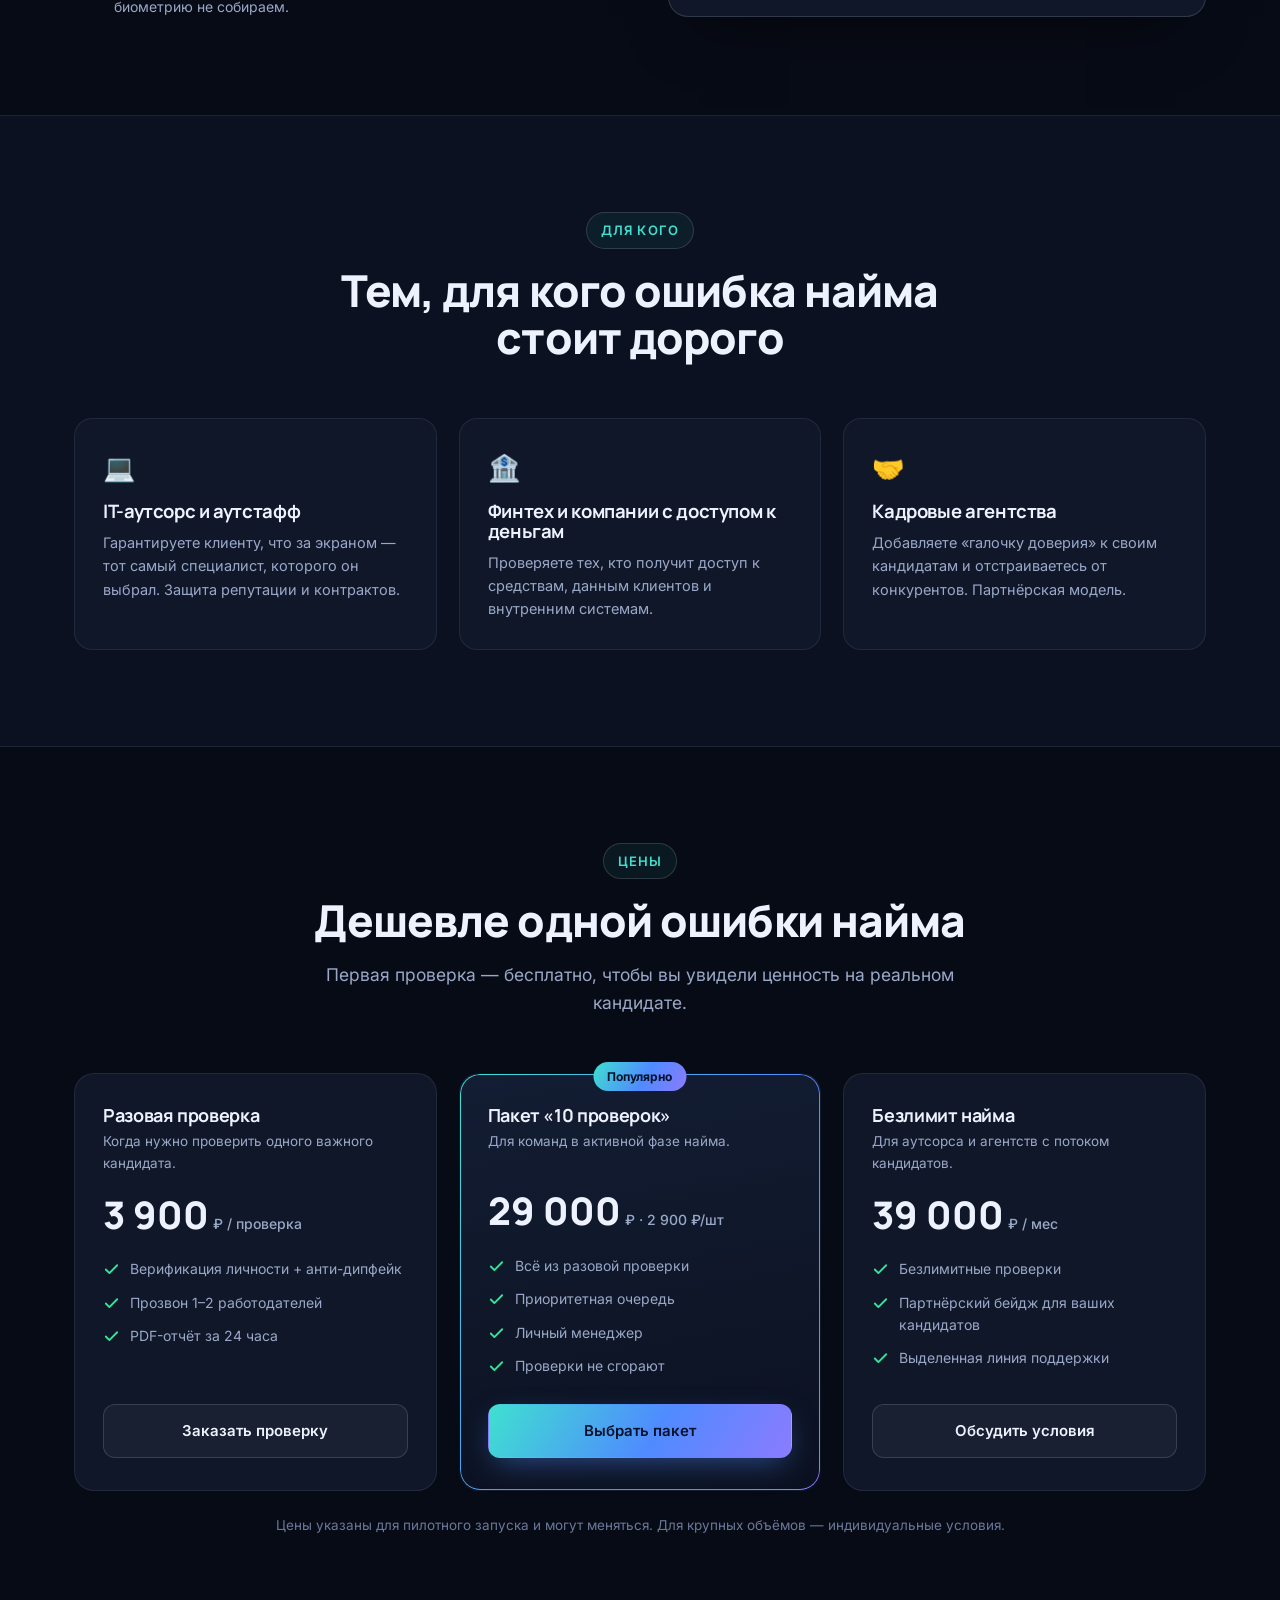
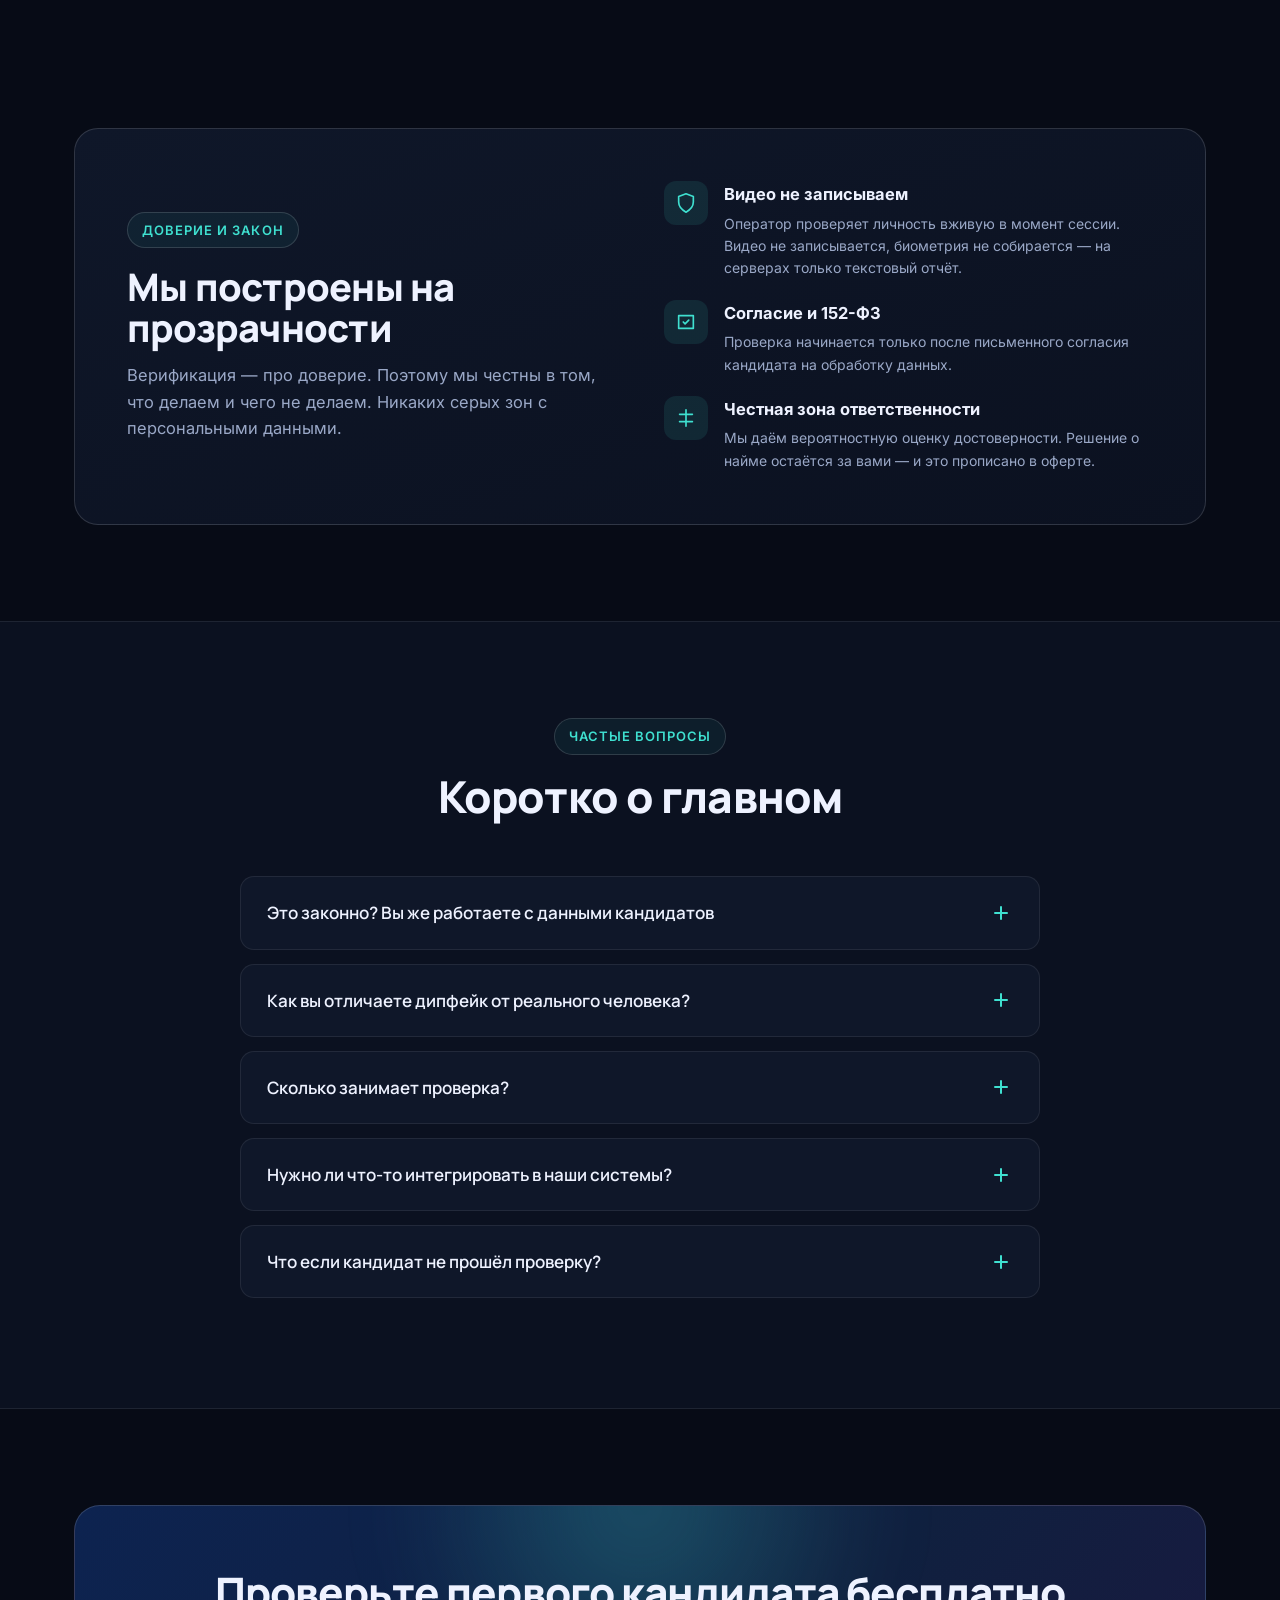
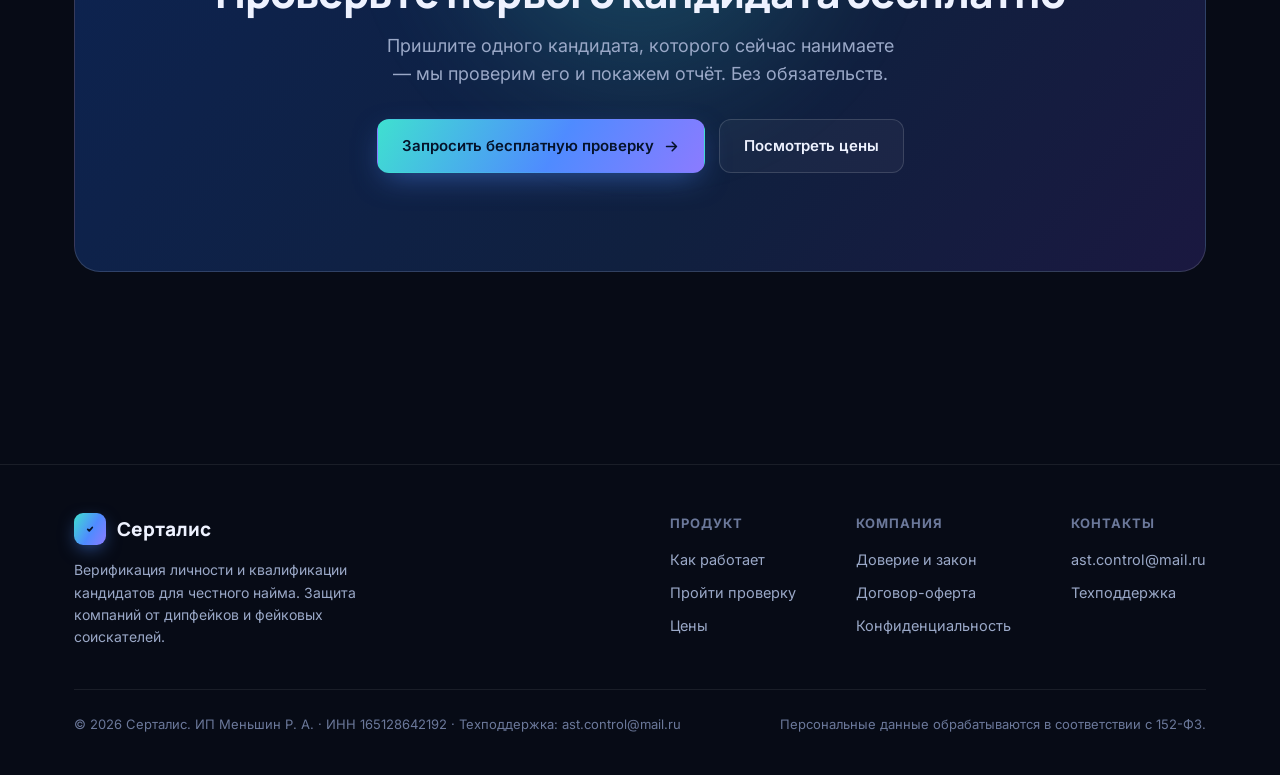
==== commit 06c961c7: "Портал самопроверки кандидата (proverka.html): парсинг СТД-СФР, экран результатов, предпросмотр серт" ====
--- a/index.html
+++ b/index.html
@@ -3,7 +3,7 @@
 <head>
 <meta charset="UTF-8">
 <meta name="viewport" content="width=device-width, initial-scale=1.0">
-<title>Достоверно — верификация кандидатов перед оффером</title>
+<title>Серталис — верификация кандидатов перед оффером</title>
 <meta name="description" content="Подтверждаем, что кандидат реальный, не подставной и не дипфейк, а его опыт — настоящий. Отчёт и бейдж «Проверен» за 24 часа. Первая проверка бесплатно.">
 <link rel="preconnect" href="https://fonts.googleapis.com">
 <link rel="preconnect" href="https://fonts.gstatic.com" crossorigin>
@@ -259,7 +259,7 @@
       <span class="logo-mark">
         <svg viewBox="0 0 24 24" fill="none"><path d="M9 12.5l2 2 4-4.5" stroke="#05122a" stroke-width="2.4" stroke-linecap="round" stroke-linejoin="round"/><path d="M12 2l8 3v6c0 5-3.4 8.5-8 11-4.6-2.5-8-6-8-11V5l8-3z" stroke="#05122a" stroke-width="1.8" stroke-linejoin="round" opacity=".55"/></svg>
       </span>
-      Достоверно
+      Серталис
     </a>
     <nav class="nav-links">
       <a href="#problem">Проблема</a>
@@ -287,7 +287,7 @@
     <div class="hero-copy">
       <span class="eyebrow">● Защита найма от дипфейков и фейковых кандидатов</span>
       <h1>Убедитесь, что кандидат <span class="grad-text">реальный</span> — до того, как подпишете оффер</h1>
-      <p class="lead">Дипфейк на видеособеседовании, подставное лицо, липовый опыт — новая норма удалённого найма. «Достоверно» подтверждает личность и квалификацию кандидата и выдаёт отчёт с бейджом «Проверен».</p>
+      <p class="lead">Дипфейк на видеособеседовании, подставное лицо, липовый опыт — новая норма удалённого найма. «Серталис» подтверждает личность и квалификацию кандидата и выдаёт отчёт с бейджом «Проверен».</p>
       <div class="hero-cta">
         <a href="zayavka.html" class="btn btn-primary">Первая проверка — бесплатно
           <svg width="17" height="17" viewBox="0 0 24 24" fill="none"><path d="M5 12h14M13 6l6 6-6 6" stroke="#05122a" stroke-width="2.2" stroke-linecap="round" stroke-linejoin="round"/></svg>
@@ -576,18 +576,18 @@
       <div class="about">
         <a href="#" class="logo">
           <span class="logo-mark"><svg viewBox="0 0 24 24" fill="none"><path d="M9 12.5l2 2 4-4.5" stroke="#05122a" stroke-width="2.4" stroke-linecap="round" stroke-linejoin="round"/></svg></span>
-          Достоверно
+          Серталис
         </a>
         <p>Верификация личности и квалификации кандидатов для честного найма. Защита компаний от дипфейков и фейковых соискателей.</p>
       </div>
       <div class="foot-cols">
-        <div class="foot-col"><h5>Продукт</h5><a href="#how">Как работает</a><a href="#report">Отчёт</a><a href="#pricing">Цены</a></div>
+        <div class="foot-col"><h5>Продукт</h5><a href="#how">Как работает</a><a href="proverka.html">Пройти проверку</a><a href="#pricing">Цены</a></div>
         <div class="foot-col"><h5>Компания</h5><a href="#trust">Доверие и закон</a><a href="oferta.html">Договор-оферта</a><a href="privacy.html">Конфиденциальность</a></div>
         <div class="foot-col"><h5>Контакты</h5><a href="mailto:ast.control@mail.ru">ast.control@mail.ru</a><a href="mailto:ast.control@mail.ru?subject=Техподдержка">Техподдержка</a></div>
       </div>
     </div>
     <div class="foot-bottom">
-      <span>© 2026 Достоверно. ИП Меньшин Р. А. · ИНН 165128642192 · Техподдержка: ast.control@mail.ru</span>
+      <span>© 2026 Серталис. ИП Меньшин Р. А. · ИНН 165128642192 · Техподдержка: ast.control@mail.ru</span>
       <span>Персональные данные обрабатываются в соответствии с 152-ФЗ.</span>
     </div>
   </div>
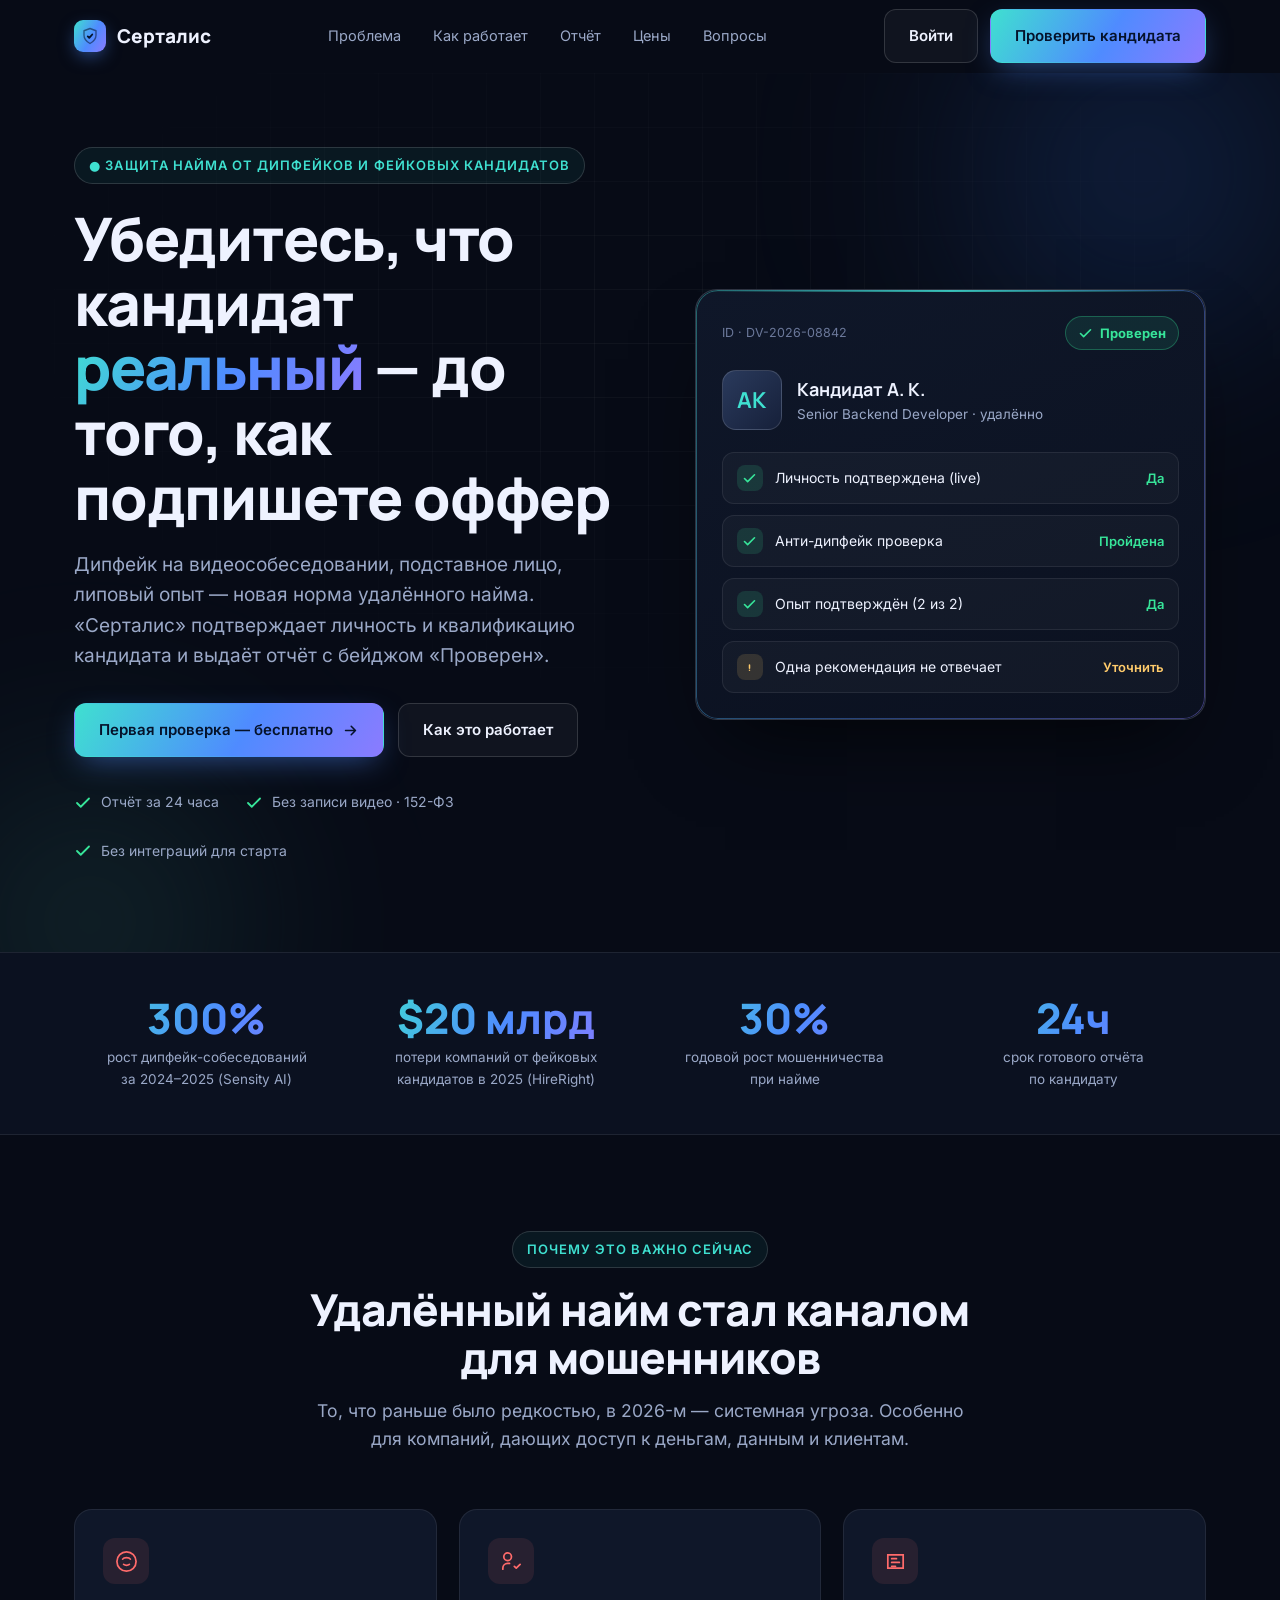
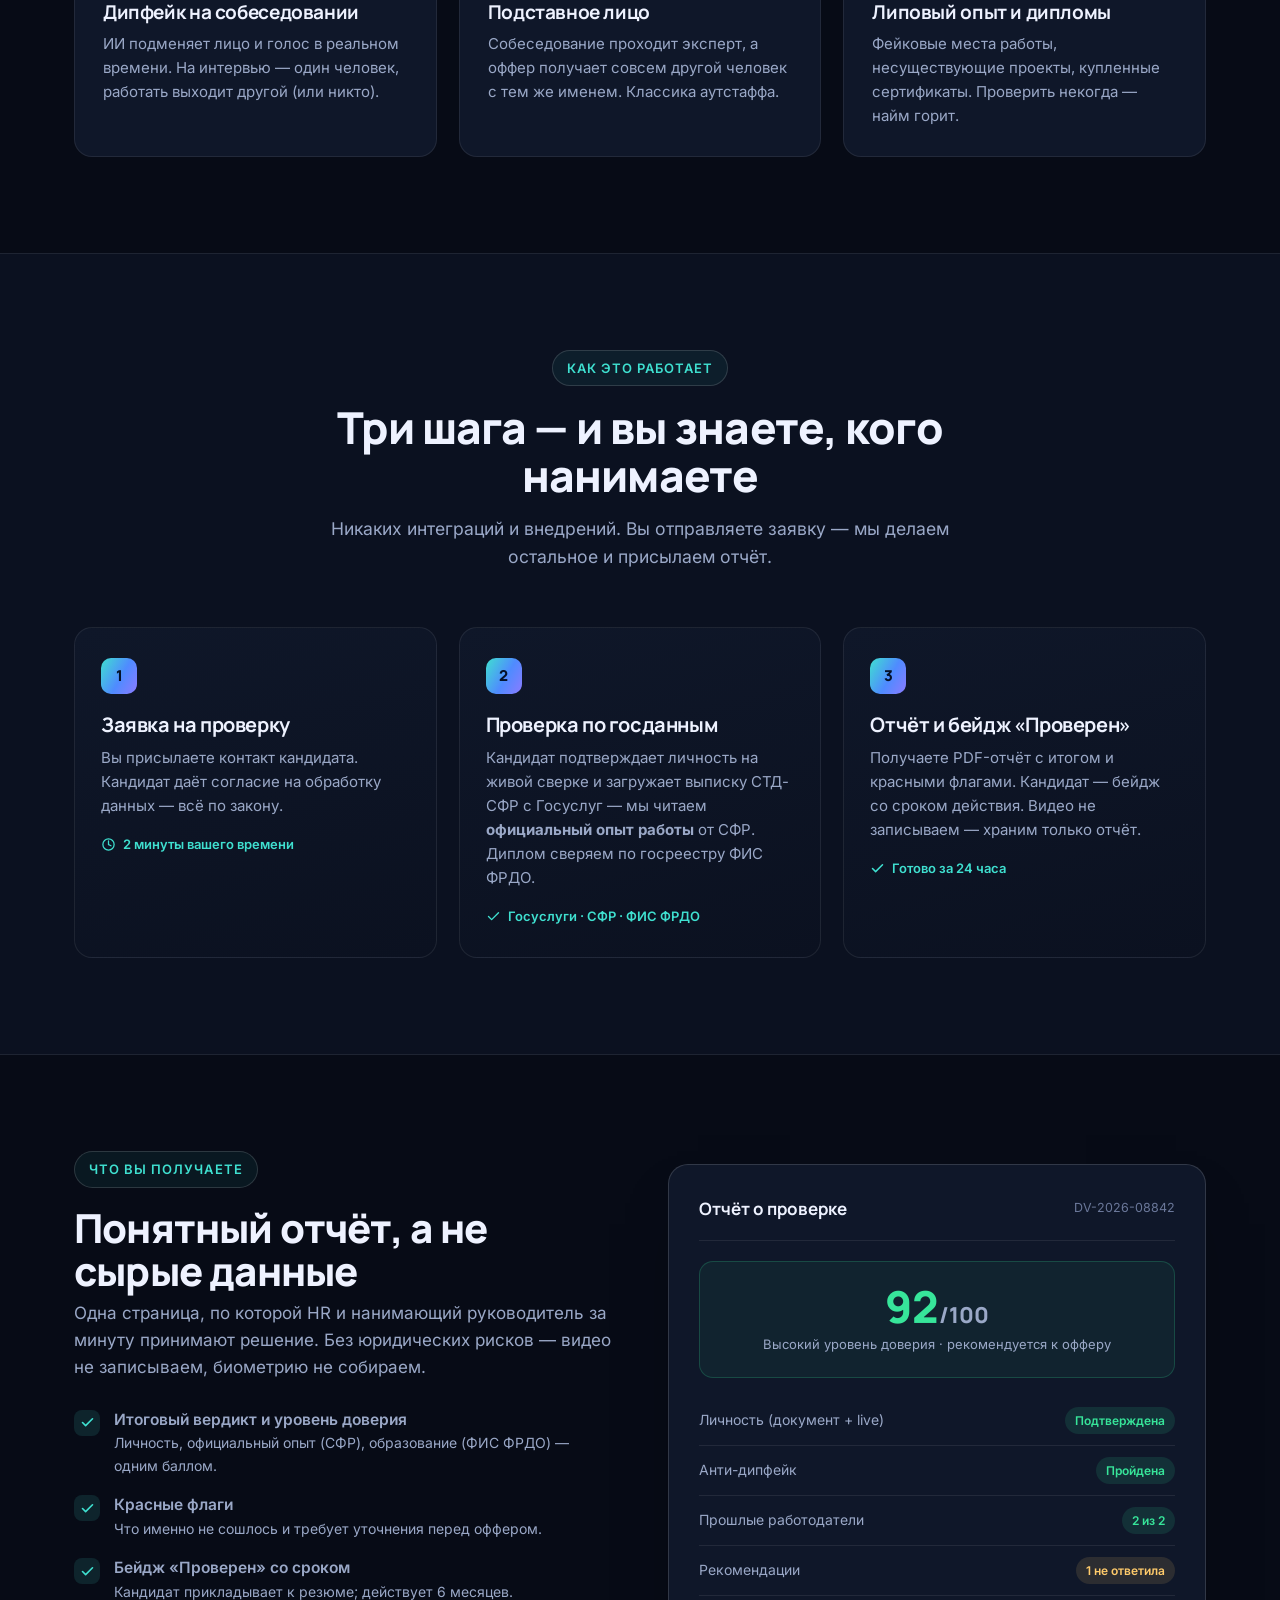
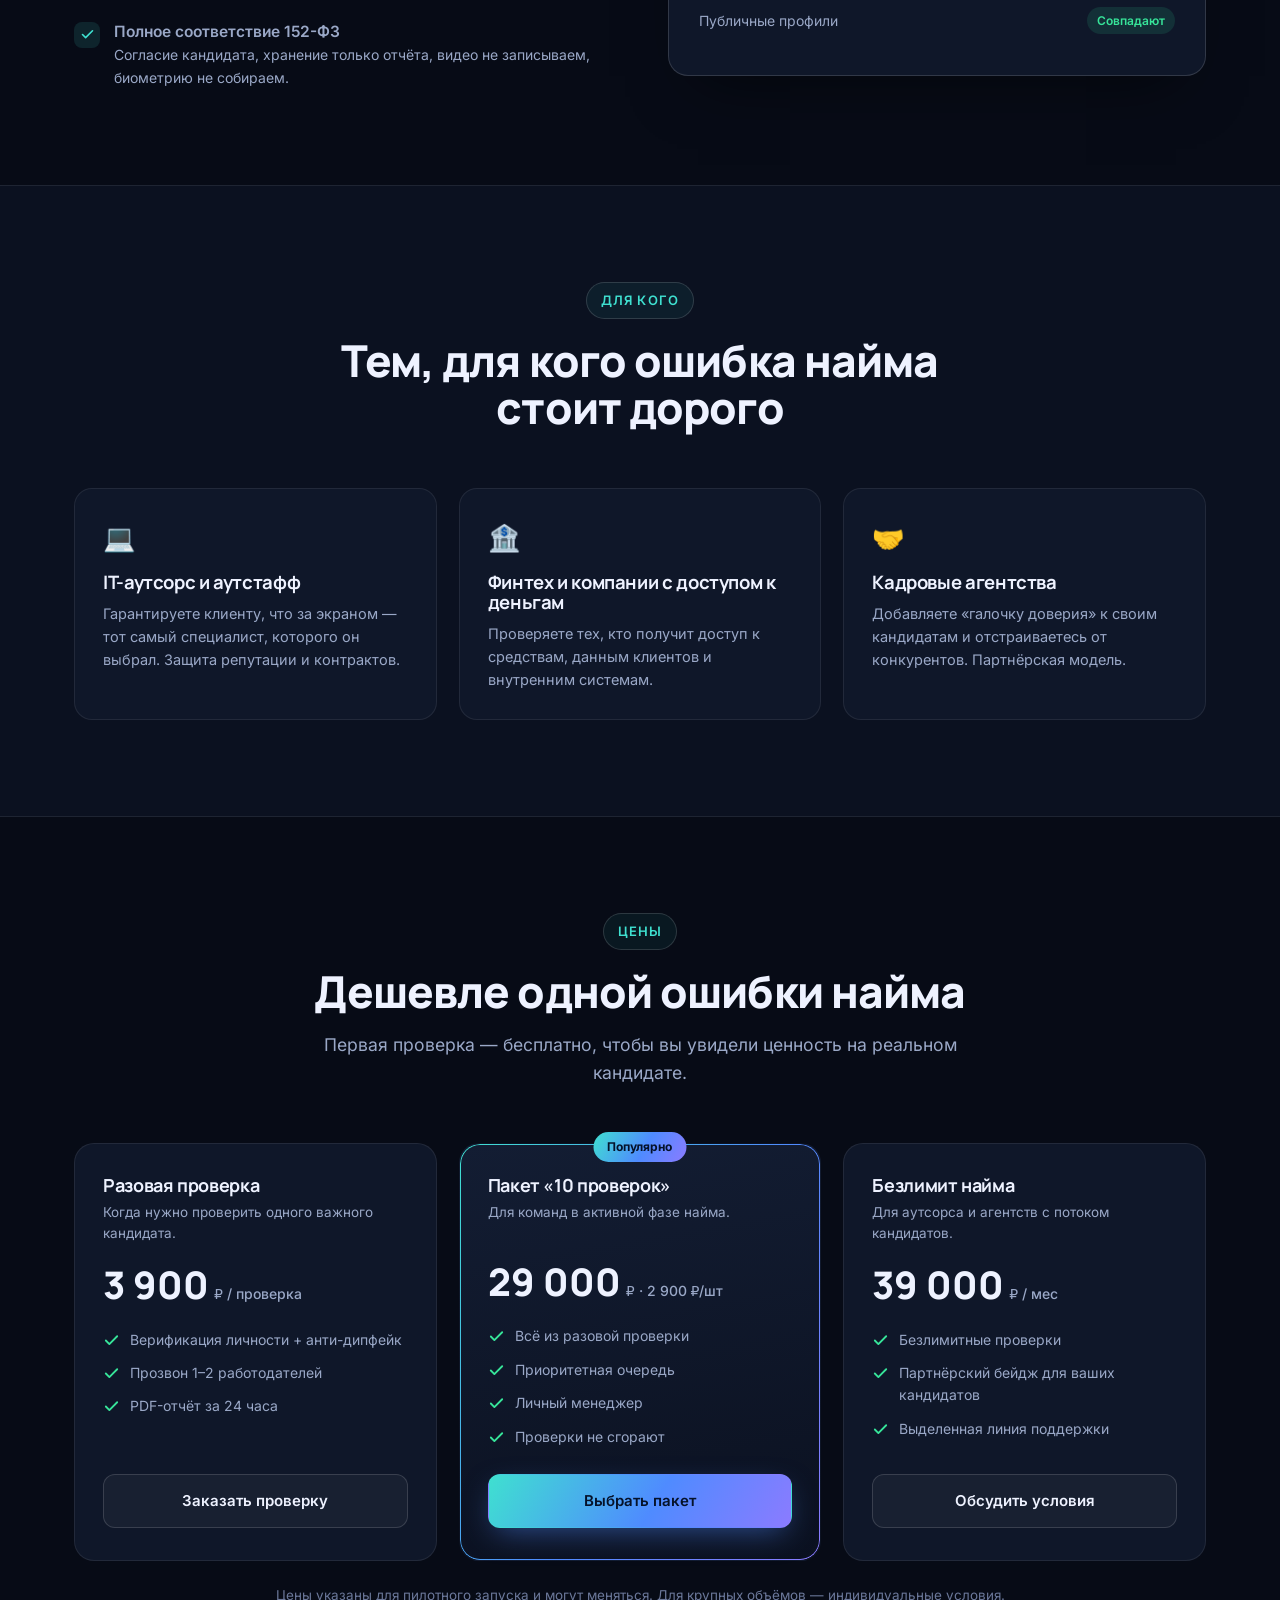
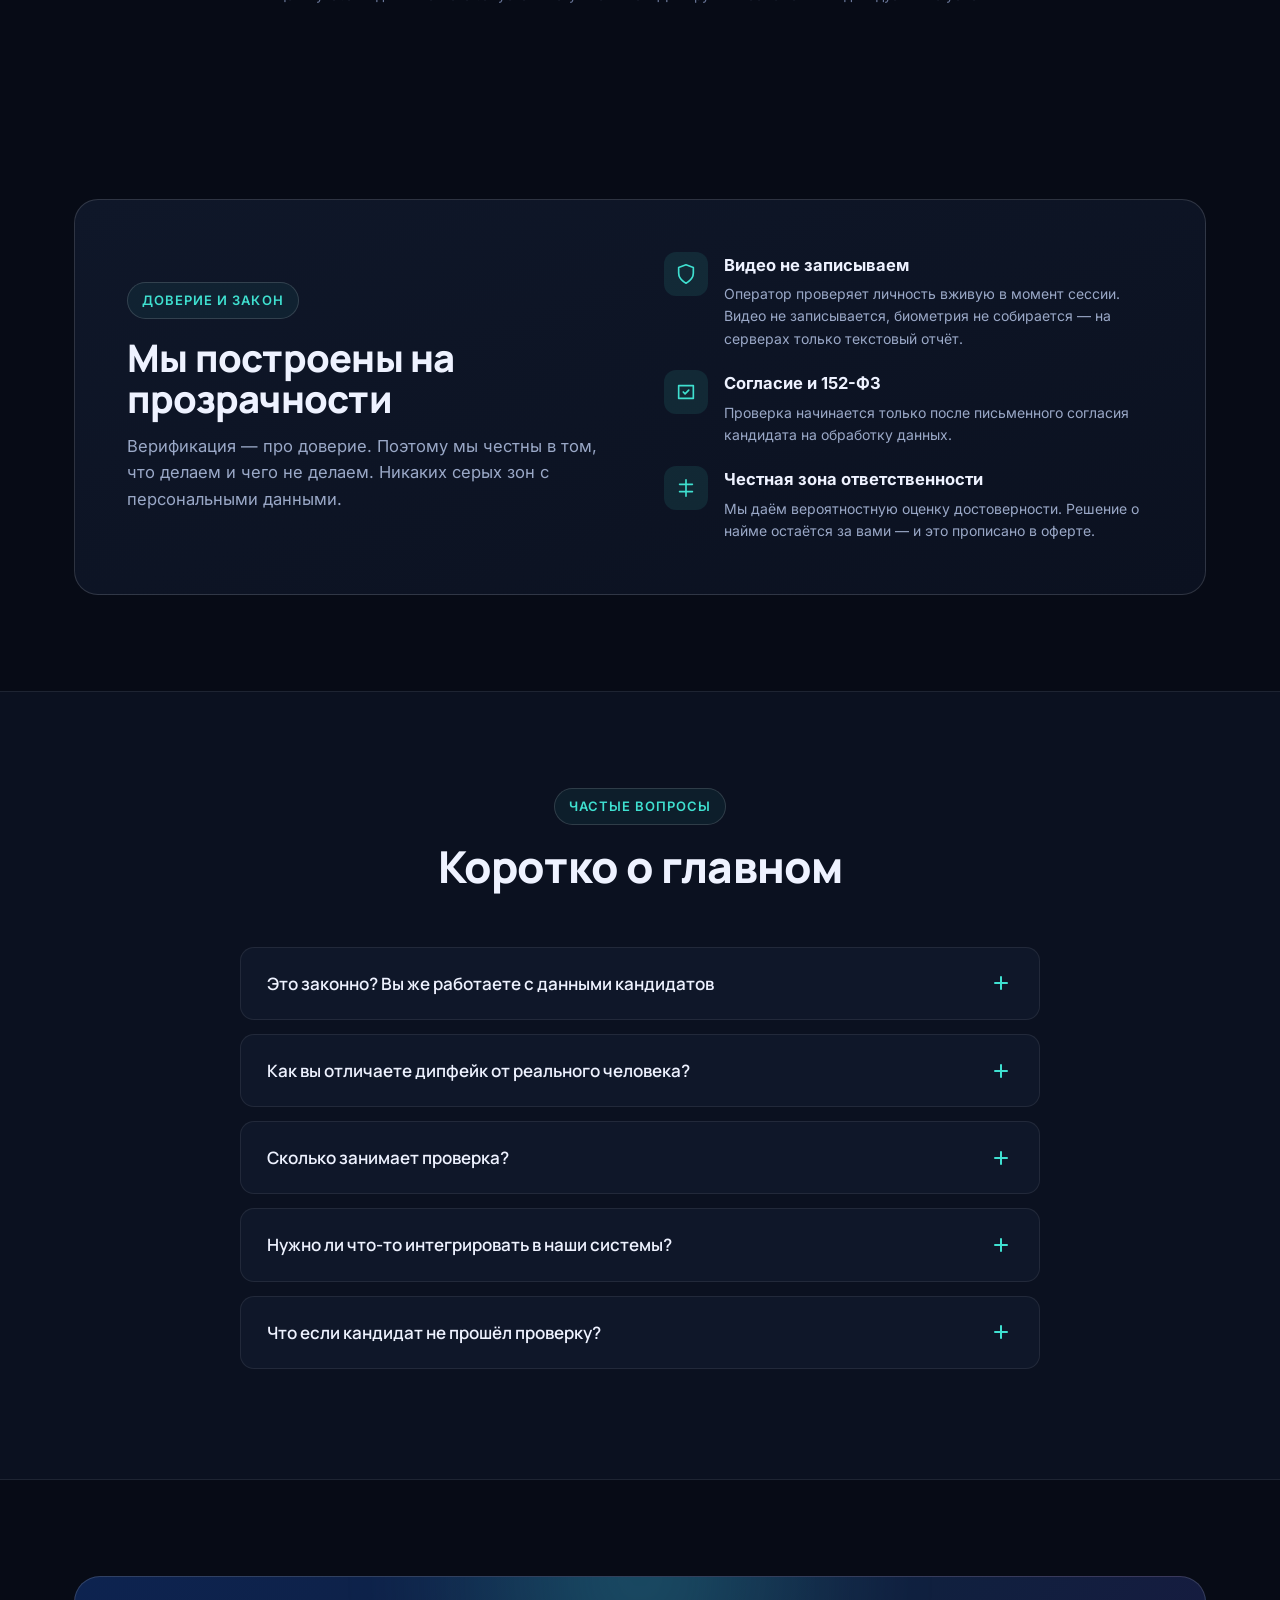
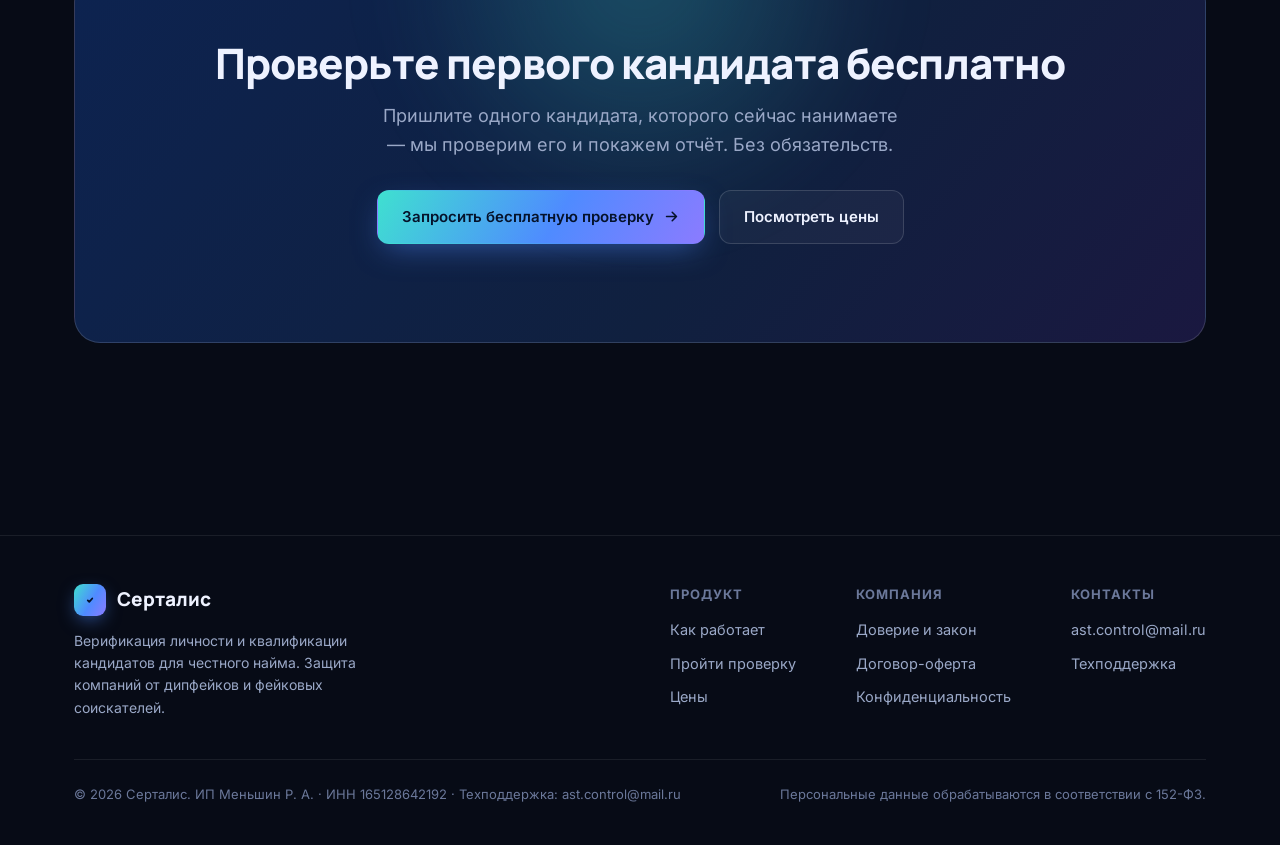
==== commit 3dabaa11: "Убрать обращения к зарубежным сервисам и выровнять политику ПДн - Шрифты Manrope/Inter лежат на сайт" ====
--- a/index.html
+++ b/index.html
@@ -5,10 +5,7 @@
 <meta name="viewport" content="width=device-width, initial-scale=1.0">
 <title>Серталис — верификация кандидатов перед оффером</title>
 <meta name="description" content="Подтверждаем, что кандидат реальный, не подставной и не дипфейк, а его опыт — настоящий. Отчёт и бейдж «Проверен» за 24 часа. Первая проверка бесплатно.">
-<link rel="preconnect" href="https://fonts.googleapis.com">
-<link rel="preconnect" href="https://fonts.gstatic.com" crossorigin>
-<link rel="stylesheet" href="https://fonts.googleapis.com/css2?family=Manrope:wght@400;500;600;700;800&family=Inter:wght@400;500;600&display=swap" media="print" onload="this.media='all'">
-<noscript><link rel="stylesheet" href="https://fonts.googleapis.com/css2?family=Manrope:wght@400;500;600;700;800&family=Inter:wght@400;500;600&display=swap"></noscript>
+<link rel="stylesheet" href="fonts/fonts.css">
 <style>
 :root{
   --bg:#070b16;
@@ -398,9 +395,9 @@
       </div>
       <div class="step reveal">
         <div class="step-n">2</div>
-        <h3>Живая видео-верификация</h3>
-        <p>Короткая сессия: сверка документа в кадре, контрольные вопросы и движения (анти-дипфейк). Плюс прозвон прошлых работодателей.</p>
-        <div class="meta"><svg viewBox="0 0 24 24" fill="none"><path d="M15 10l4.5-2.5v9L15 14M4 6h11v12H4z" stroke="currentColor" stroke-width="2" stroke-linecap="round" stroke-linejoin="round"/></svg>Оператор + анти-фрод</div>
+        <h3>Проверка по госданным</h3>
+        <p>Кандидат подтверждает личность на живой сверке и загружает выписку СТД-СФР с Госуслуг — мы читаем <b>официальный опыт работы</b> от СФР. Диплом сверяем по госреестру ФИС ФРДО.</p>
+        <div class="meta"><svg viewBox="0 0 24 24" fill="none"><path d="M20 6L9 17l-5-5" stroke="currentColor" stroke-width="2.2" stroke-linecap="round" stroke-linejoin="round"/></svg>Госуслуги · СФР · ФИС ФРДО</div>
       </div>
       <div class="step reveal">
         <div class="step-n">3</div>
@@ -420,7 +417,7 @@
       <h2 style="font-size:clamp(28px,3.4vw,40px);font-weight:800;margin:18px 0 8px">Понятный отчёт, а не сырые данные</h2>
       <p style="color:var(--muted);font-size:17px">Одна страница, по которой HR и нанимающий руководитель за минуту принимают решение. Без юридических рисков — видео не записываем, биометрию не собираем.</p>
       <ul>
-        <li><span class="ci"><svg viewBox="0 0 24 24" fill="none"><path d="M20 6L9 17l-5-5" stroke="currentColor" stroke-width="2.6" stroke-linecap="round" stroke-linejoin="round"/></svg></span><span><b>Итоговый вердикт и уровень доверия</b>Личность, анти-дипфейк, подтверждение опыта — одним баллом.</span></li>
+        <li><span class="ci"><svg viewBox="0 0 24 24" fill="none"><path d="M20 6L9 17l-5-5" stroke="currentColor" stroke-width="2.6" stroke-linecap="round" stroke-linejoin="round"/></svg></span><span><b>Итоговый вердикт и уровень доверия</b>Личность, официальный опыт (СФР), образование (ФИС ФРДО) — одним баллом.</span></li>
         <li><span class="ci"><svg viewBox="0 0 24 24" fill="none"><path d="M20 6L9 17l-5-5" stroke="currentColor" stroke-width="2.6" stroke-linecap="round" stroke-linejoin="round"/></svg></span><span><b>Красные флаги</b>Что именно не сошлось и требует уточнения перед оффером.</span></li>
         <li><span class="ci"><svg viewBox="0 0 24 24" fill="none"><path d="M20 6L9 17l-5-5" stroke="currentColor" stroke-width="2.6" stroke-linecap="round" stroke-linejoin="round"/></svg></span><span><b>Бейдж «Проверен» со сроком</b>Кандидат прикладывает к резюме; действует 6 месяцев.</span></li>
         <li><span class="ci"><svg viewBox="0 0 24 24" fill="none"><path d="M20 6L9 17l-5-5" stroke="currentColor" stroke-width="2.6" stroke-linecap="round" stroke-linejoin="round"/></svg></span><span><b>Полное соответствие 152-ФЗ</b>Согласие кандидата, хранение только отчёта, видео не записываем, биометрию не собираем.</span></li>
@@ -544,7 +541,7 @@
     </div>
     <div class="faq">
       <details class="qa reveal"><summary>Это законно? Вы же работаете с данными кандидатов<span class="plus"></span></summary><div class="a">Да. Проверка проводится только с письменного согласия кандидата на обработку персональных данных. Мы не записываем видео и не собираем биометрию: оператор сверяет документ с лицом вживую в момент сессии, а на серверах остаётся только итоговый текстовый отчёт. Это снимает основные риски по 152-ФЗ.</div></details>
-      <details class="qa reveal"><summary>Как вы отличаете дипфейк от реального человека?<span class="plus"></span></summary><div class="a">На живой сессии оператор просит кандидата выполнить набор действий (повороты головы, реакция на неожиданные вопросы, показ документа под углом), которые современные real-time дипфейки воспроизводят с артефактами. Это человеческая проверка вживую — без записи видео. Автоматический ИИ-анализ добавим позже, отдельным этапом.</div></details>
+      <details class="qa reveal"><summary>Как вы отличаете дипфейк от реального человека?<span class="plus"></span></summary><div class="a">На живой сессии оператор просит кандидата выполнить набор действий (повороты головы, реакция на неожиданные вопросы, показ документа под углом), которые современные real-time дипфейки воспроизводят с артефактами. Это человеческая проверка вживую — без записи видео и без автоматического анализа лица и голоса.</div></details>
       <details class="qa reveal"><summary>Сколько занимает проверка?<span class="plus"></span></summary><div class="a">Живая сессия — 5–10 минут для кандидата. Полный отчёт с подтверждением опыта готов в течение 24 часов после того, как кандидат прошёл верификацию и дал контакты для прозвона.</div></details>
       <details class="qa reveal"><summary>Нужно ли что-то интегрировать в наши системы?<span class="plus"></span></summary><div class="a">Нет. Для старта ничего внедрять не нужно — вы отправляете заявку, получаете отчёт на почту. API и интеграция с вашей HRM-системой появятся на следующем этапе, для клиентов с большим потоком.</div></details>
       <details class="qa reveal"><summary>Что если кандидат не прошёл проверку?<span class="plus"></span></summary><div class="a">Вы получаете отчёт с конкретными красными флагами: что именно не сошлось. Решение — за вами. Мы не «отбраковываем» людей, а даём вам факты для взвешенного решения.</div></details>
--- a/fonts/fonts.css
+++ b/fonts/fonts.css
@@ -0,0 +1,5 @@
+/* Шрифты лежат на самом сайте: без обращений к Google Fonts (OFL) */
+@font-face{font-family:'Manrope';font-style:normal;font-display:swap;font-weight:200 800;src:url('manrope-cyrillic.woff2') format('woff2');unicode-range:U+0301, U+0400-045F, U+0490-0491, U+04B0-04B1, U+2116}
+@font-face{font-family:'Manrope';font-style:normal;font-display:swap;font-weight:200 800;src:url('manrope-latin.woff2') format('woff2');unicode-range:U+0000-00FF, U+0131, U+0152-0153, U+02BB-02BC, U+02C6, U+02DA, U+02DC, U+0304, U+0308, U+0329, U+2000-206F, U+20AC, U+2122, U+2191, U+2193, U+2212, U+2215, U+FEFF, U+FFFD}
+@font-face{font-family:'Inter';font-style:normal;font-display:swap;font-weight:100 900;src:url('inter-cyrillic.woff2') format('woff2');unicode-range:U+0301, U+0400-045F, U+0490-0491, U+04B0-04B1, U+2116}
+@font-face{font-family:'Inter';font-style:normal;font-display:swap;font-weight:100 900;src:url('inter-latin.woff2') format('woff2');unicode-range:U+0000-00FF, U+0131, U+0152-0153, U+02BB-02BC, U+02C6, U+02DA, U+02DC, U+0304, U+0308, U+0329, U+2000-206F, U+20AC, U+2122, U+2191, U+2193, U+2212, U+2215, U+FEFF, U+FFFD}
